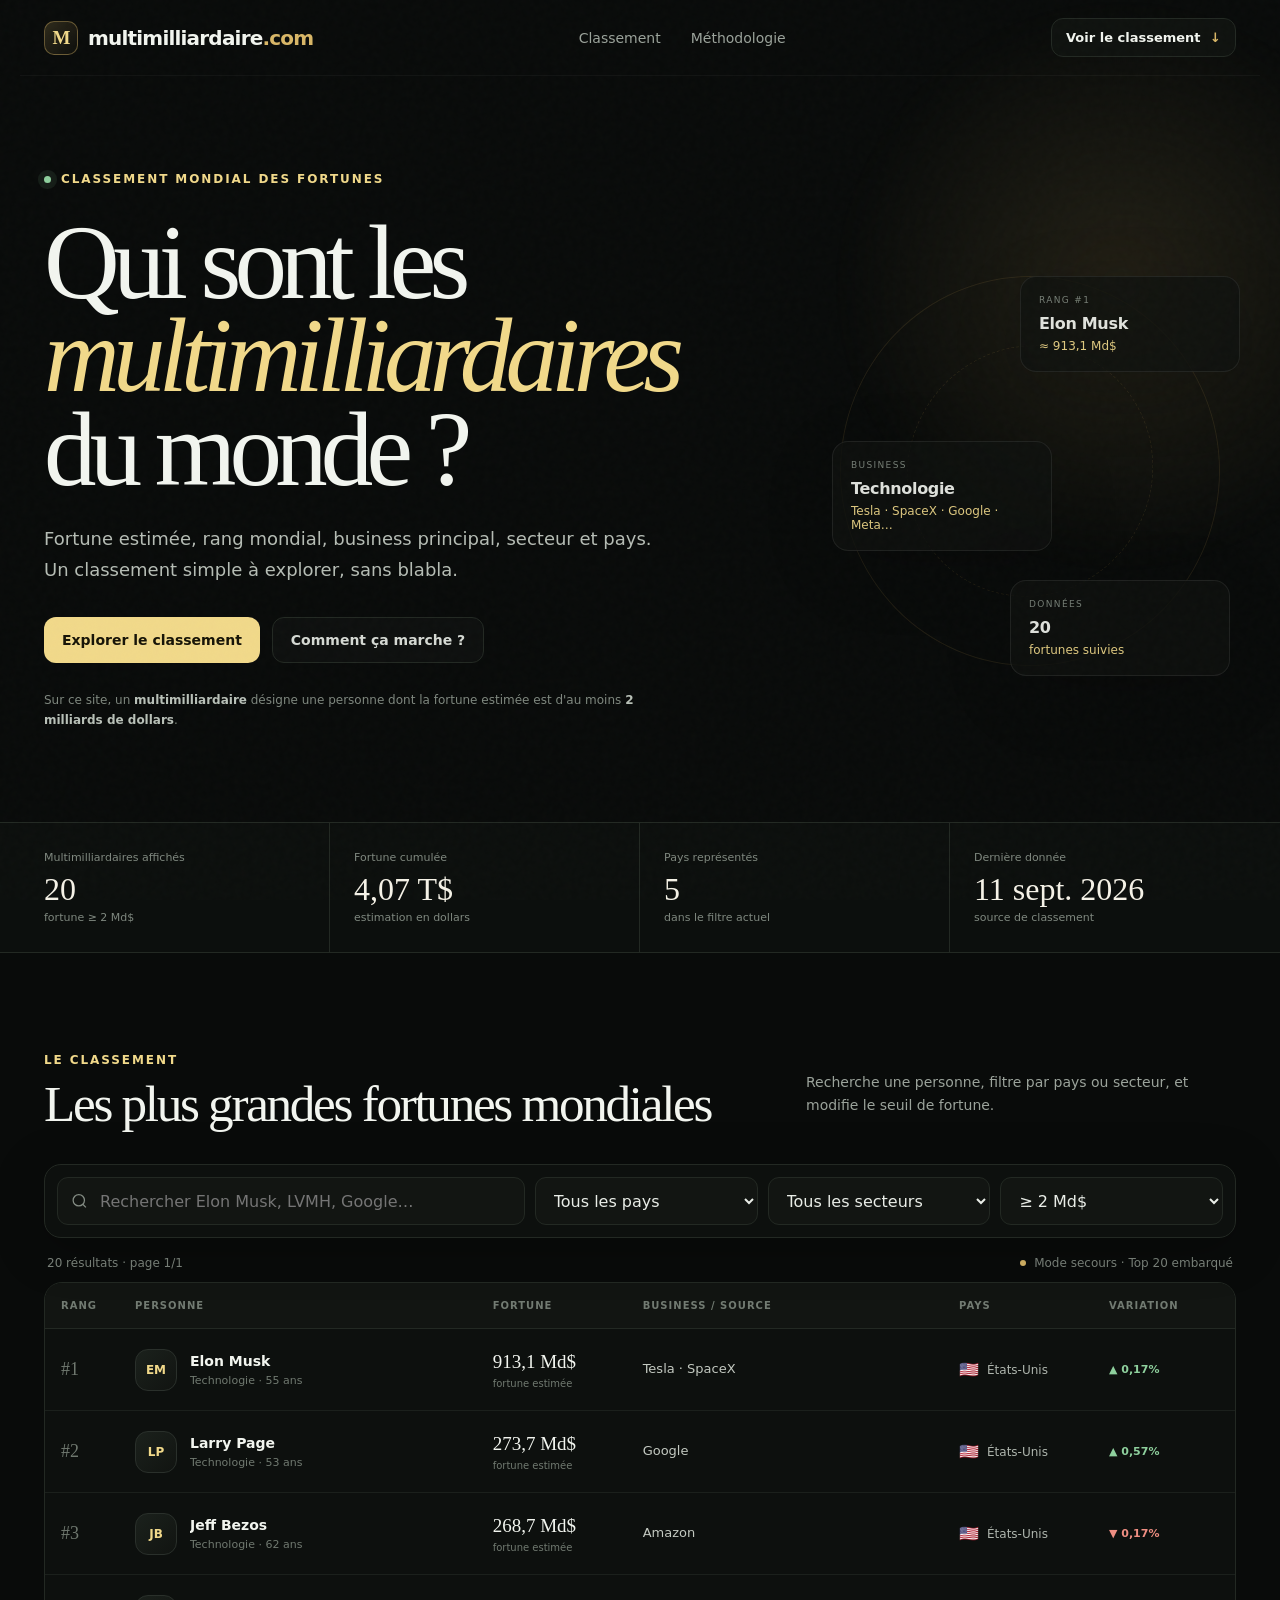
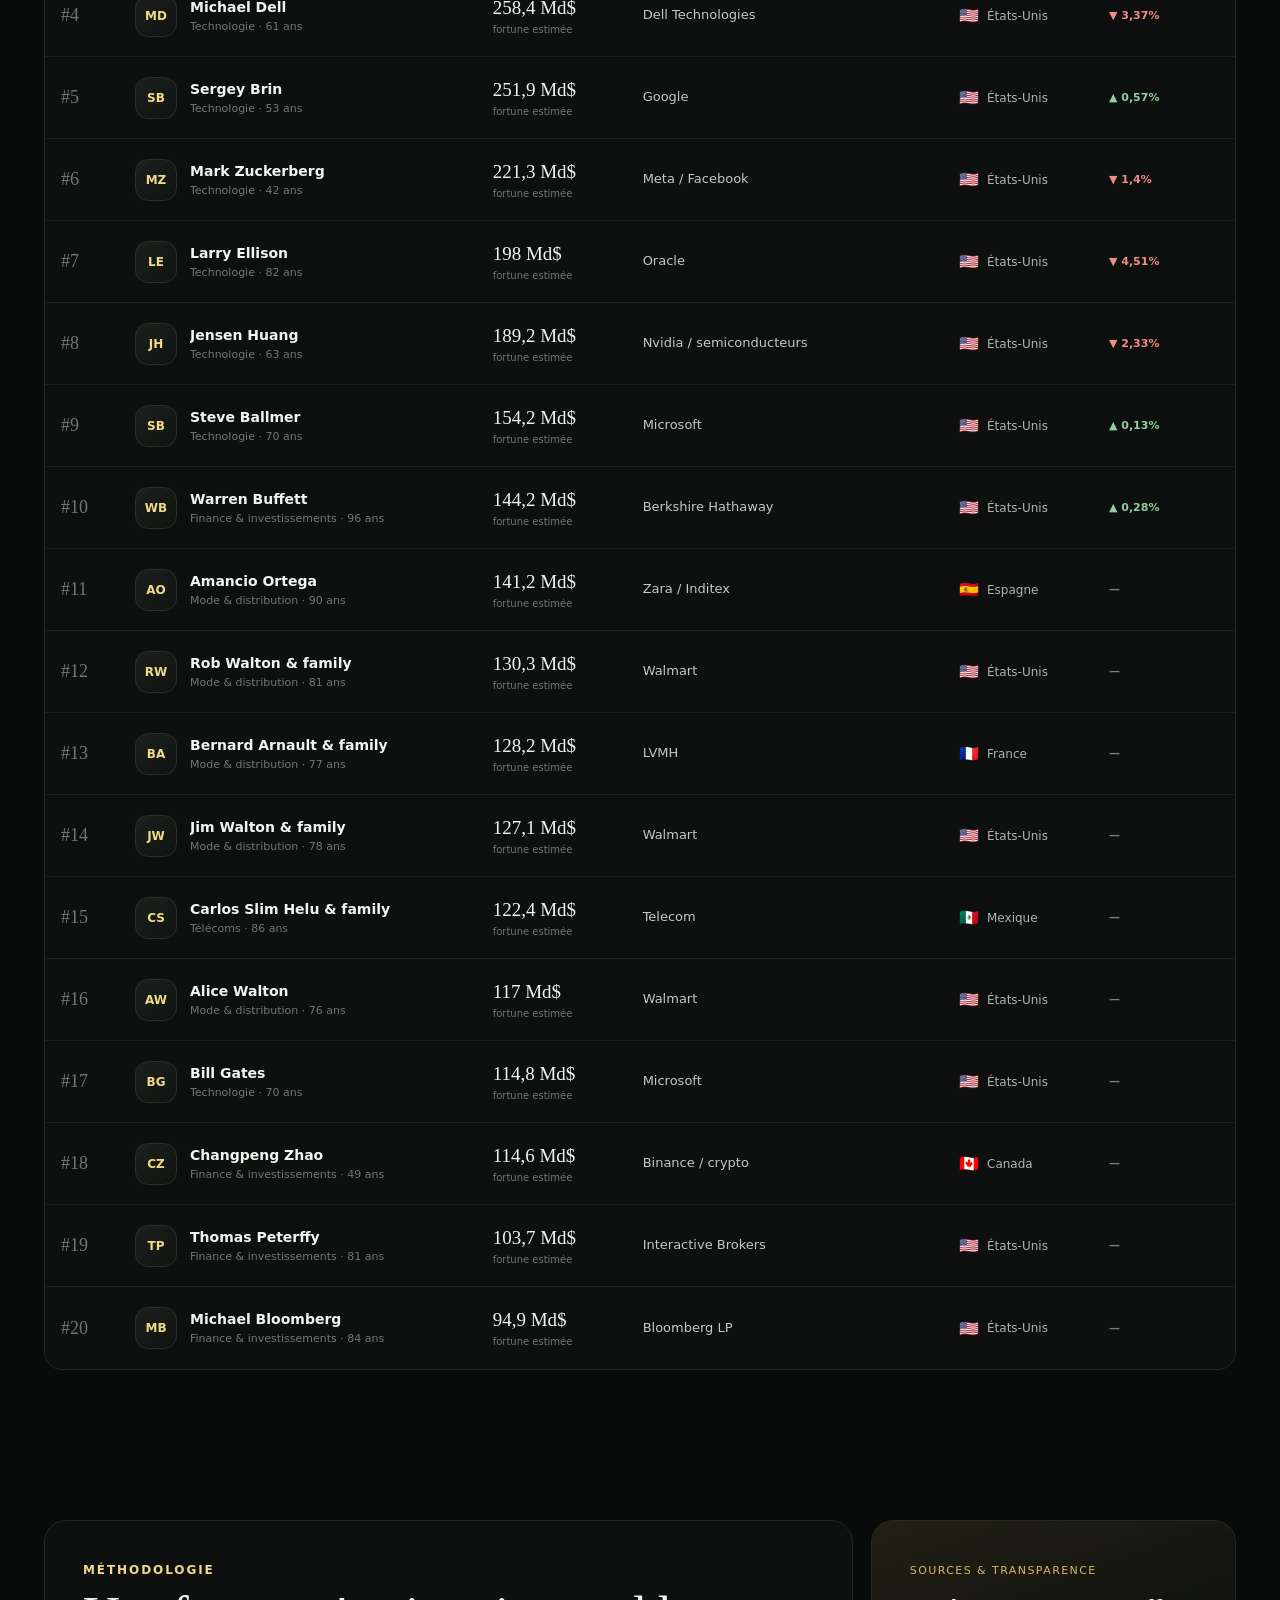
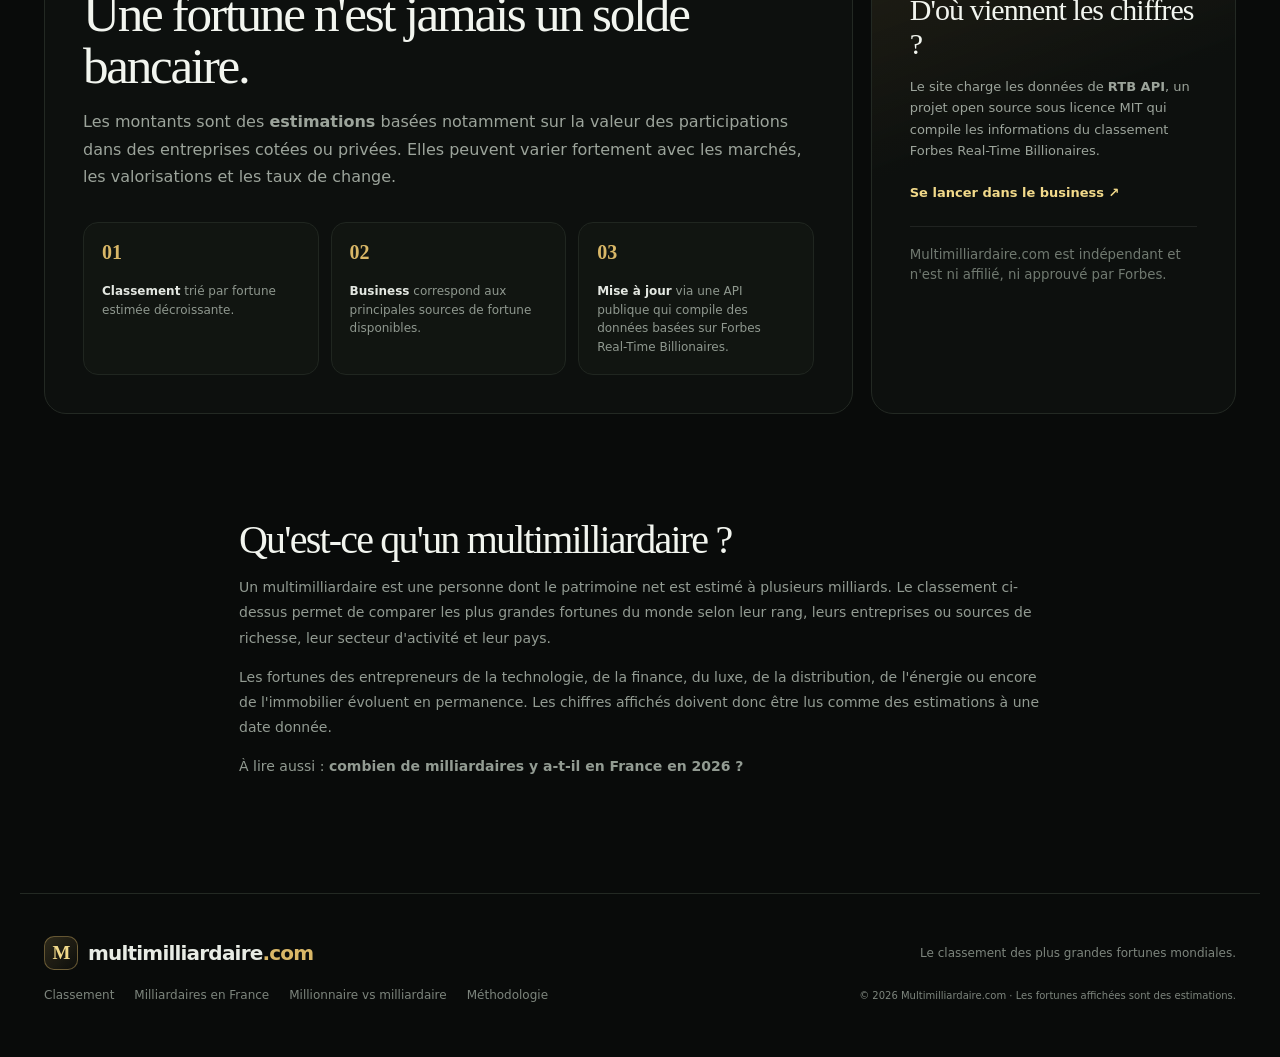
==== index.html @ df16318a "Add files via upload" ====
<!doctype html>
<html lang="fr">
<head>
  <meta charset="utf-8" />
  <meta name="viewport" content="width=device-width,initial-scale=1,viewport-fit=cover" />
  <title>Multimilliardaire.com — Classement des plus grandes fortunes du monde</title>
  <meta name="description" content="Classement des multimilliardaires du monde : fortune estimée, rang, business, secteur, pays et évolution. Données mises à jour depuis une source publique basée sur Forbes Real-Time Billionaires." />
  <meta name="robots" content="index,follow,max-image-preview:large" />
  <link rel="canonical" href="https://multimilliardaire.com/" />
  <meta name="theme-color" content="#090b0a" />
  <meta property="og:type" content="website" />
  <meta property="og:locale" content="fr_FR" />
  <meta property="og:title" content="Multimilliardaire.com — Qui sont les plus riches du monde ?" />
  <meta property="og:description" content="Explore le classement mondial des multimilliardaires : fortune, rang, business, pays et secteur." />
  <meta property="og:url" content="https://multimilliardaire.com/" />
  <meta property="og:image" content="https://multimilliardaire.com/og-image.png" />
  <meta name="twitter:card" content="summary_large_image" />
  <meta name="twitter:title" content="Multimilliardaire.com — Classement mondial" />
  <meta name="twitter:description" content="Fortune, rang, business et pays des plus grandes fortunes mondiales." />
  <meta name="twitter:image" content="https://multimilliardaire.com/og-image.png" />
  <link rel="icon" href="/favicon.svg" type="image/svg+xml" />
  <link rel="manifest" href="/site.webmanifest" />
  <link rel="stylesheet" href="/style.css" />
  <script type="application/ld+json">
  {
    "@context":"https://schema.org",
    "@type":"WebSite",
    "name":"Multimilliardaire.com",
    "url":"https://multimilliardaire.com/",
    "description":"Classement des plus grandes fortunes mondiales : rang, fortune, business, secteur et pays.",
    "inLanguage":"fr-FR"
  }
  </script>
</head>
<body>
  <div class="noise" aria-hidden="true"></div>
  <header class="site-header">
    <a class="brand" href="/" aria-label="Multimilliardaire.com — Accueil">
      <span class="brand-mark">M</span>
      <span>multimilliardaire<span class="brand-dot">.com</span></span>
    </a>
    <nav class="desktop-nav" aria-label="Navigation principale">
      <a href="#classement">Classement</a>
      <a href="#methodologie">Méthodologie</a>
    </nav>
    <a class="header-cta" href="#classement">Voir le classement <span>↓</span></a>
  </header>

  <main>
    <section class="hero">
      <div class="hero-kicker"><span class="pulse"></span> Classement mondial des fortunes</div>
      <h1>Qui sont les<br><span>multimilliardaires</span><br>du monde ?</h1>
      <p class="hero-copy">Fortune estimée, rang mondial, business principal, secteur et pays. Un classement simple à explorer, sans blabla.</p>
      <div class="hero-actions">
        <a class="button primary" href="#classement">Explorer le classement</a>
        <a class="button ghost" href="#methodologie">Comment ça marche ?</a>
      </div>
      <p class="definition">Sur ce site, un <strong>multimilliardaire</strong> désigne une personne dont la fortune estimée est d'au moins <strong>2 milliards de dollars</strong>.</p>

      <div class="hero-orbit" aria-hidden="true">
        <div class="orbit-line orbit-1"></div>
        <div class="orbit-line orbit-2"></div>
        <div class="money-card mc-1"><small>RANG #1</small><strong id="heroTopName">Elon Musk</strong><span id="heroTopWorth">≈ 892 Md$</span></div>
        <div class="money-card mc-2"><small>BUSINESS</small><strong>Technologie</strong><span>Tesla · SpaceX · Google · Meta…</span></div>
        <div class="money-card mc-3"><small>DONNÉES</small><strong id="heroCount">3 000+</strong><span>fortunes suivies</span></div>
      </div>
    </section>

    <section class="stats-wrap" aria-label="Statistiques du classement">
      <div class="stats-grid">
        <article><span>Multimilliardaires affichés</span><strong id="statCount">—</strong><small>fortune ≥ 2 Md$</small></article>
        <article><span>Fortune cumulée</span><strong id="statTotal">—</strong><small>estimation en dollars</small></article>
        <article><span>Pays représentés</span><strong id="statCountries">—</strong><small>dans le filtre actuel</small></article>
        <article><span>Dernière donnée</span><strong id="statDate">—</strong><small>source de classement</small></article>
      </div>
    </section>

    <section class="ranking" id="classement">
      <div class="section-heading">
        <div>
          <span class="eyebrow">LE CLASSEMENT</span>
          <h2>Les plus grandes fortunes mondiales</h2>
        </div>
        <p>Recherche une personne, filtre par pays ou secteur, et modifie le seuil de fortune.</p>
      </div>

      <div class="toolbar" role="search">
        <label class="search-field">
          <span class="sr-only">Rechercher une personne ou un business</span>
          <svg viewBox="0 0 24 24" aria-hidden="true"><path d="m21 21-4.35-4.35m2.35-5.65a8 8 0 1 1-16 0 8 8 0 0 1 16 0Z"/></svg>
          <input id="searchInput" type="search" autocomplete="off" placeholder="Rechercher Elon Musk, LVMH, Google…" />
        </label>
        <label><span class="sr-only">Pays</span><select id="countryFilter"><option value="all">Tous les pays</option></select></label>
        <label><span class="sr-only">Secteur</span><select id="industryFilter"><option value="all">Tous les secteurs</option></select></label>
        <label><span class="sr-only">Fortune minimale</span><select id="worthFilter">
          <option value="2" selected>≥ 2 Md$</option>
          <option value="1">≥ 1 Md$</option>
          <option value="5">≥ 5 Md$</option>
          <option value="10">≥ 10 Md$</option>
          <option value="50">≥ 50 Md$</option>
          <option value="100">≥ 100 Md$</option>
        </select></label>
      </div>

      <div class="ranking-meta">
        <span id="resultCount">Chargement du classement…</span>
        <span id="dataStatus" class="status"><i></i> Connexion à la source…</span>
      </div>

      <div class="table-shell">
        <div class="table-head" aria-hidden="true">
          <span>Rang</span><span>Personne</span><span>Fortune</span><span>Business / source</span><span>Pays</span><span>Variation</span>
        </div>
        <div id="rankingRows" class="ranking-rows" aria-live="polite">
          <div class="loading-row"><div class="spinner"></div><span>Chargement des fortunes…</span></div>
        </div>
      </div>

      <div class="pagination" id="pagination" aria-label="Pagination"></div>
    </section>

    <section class="method" id="methodologie">
      <div class="method-card">
        <span class="eyebrow">MÉTHODOLOGIE</span>
        <h2>Une fortune n'est jamais un solde bancaire.</h2>
        <p>Les montants sont des <strong>estimations</strong> basées notamment sur la valeur des participations dans des entreprises cotées ou privées. Elles peuvent varier fortement avec les marchés, les valorisations et les taux de change.</p>
        <div class="method-points">
          <div><b>01</b><span><strong>Classement</strong> trié par fortune estimée décroissante.</span></div>
          <div><b>02</b><span><strong>Business</strong> correspond aux principales sources de fortune disponibles.</span></div>
          <div><b>03</b><span><strong>Mise à jour</strong> via une API publique qui compile des données basées sur Forbes Real-Time Billionaires.</span></div>
        </div>
      </div>
      <aside class="source-card">
        <span>Sources & transparence</span>
        <h3>D'où viennent les chiffres ?</h3>
        <p>Le site charge les données de <strong>RTB API</strong>, un projet open source sous licence MIT qui compile les informations du classement Forbes Real-Time Billionaires.</p>
        <a href="https://ecomstrike.com/" target="_blank" rel="noopener noreferrer">Se lancer dans le business ↗</a>
        <small>Multimilliardaire.com est indépendant et n'est ni affilié, ni approuvé par Forbes.</small>
      </aside>
    </section>

    <section class="seo-copy">
      <h2>Qu'est-ce qu'un multimilliardaire ?</h2>
      <p>Un multimilliardaire est une personne dont le patrimoine net est estimé à plusieurs milliards. Le classement ci-dessus permet de comparer les plus grandes fortunes du monde selon leur rang, leurs entreprises ou sources de richesse, leur secteur d'activité et leur pays.</p>
      <p>Les fortunes des entrepreneurs de la technologie, de la finance, du luxe, de la distribution, de l'énergie ou encore de l'immobilier évoluent en permanence. Les chiffres affichés doivent donc être lus comme des estimations à une date donnée.</p>
      <p>À lire aussi : <a href="/combien-de-milliardaires-en-france/"><strong>combien de milliardaires y a-t-il en France en 2026 ?</strong></a></p>
    </section>
  </main>

  <footer>
    <a class="brand footer-brand" href="/"><span class="brand-mark">M</span><span>multimilliardaire<span class="brand-dot">.com</span></span></a>
    <p>Le classement des plus grandes fortunes mondiales.</p>
    <div><a href="#classement">Classement</a><a href="/combien-de-milliardaires-en-france/">Milliardaires en France</a><a href="/difference-millionnaire-milliardaire/">Millionnaire vs milliardaire</a><a href="#methodologie">Méthodologie</a></div>
    <small>© <span id="year"></span> Multimilliardaire.com · Les fortunes affichées sont des estimations.</small>
  </footer>

  <script src="/script.js" defer></script>
</body>
</html>
---- style.css ----
:root{
  --bg:#090b0a;--panel:#101311;--panel-2:#151916;--text:#f2f5ef;--muted:#9ba39b;--line:#232923;
  --gold:#d9b767;--gold-2:#f1d98a;--green:#8ed09d;--red:#ef8e82;--max:1240px;
}
*{box-sizing:border-box}html{scroll-behavior:smooth}body{margin:0;background:var(--bg);color:var(--text);font-family:Inter,ui-sans-serif,system-ui,-apple-system,BlinkMacSystemFont,"Segoe UI",sans-serif;-webkit-font-smoothing:antialiased;overflow-x:hidden}
a{color:inherit;text-decoration:none}button,input,select{font:inherit}.sr-only{position:absolute;width:1px;height:1px;padding:0;margin:-1px;overflow:hidden;clip:rect(0,0,0,0);white-space:nowrap;border:0}.noise{position:fixed;inset:0;pointer-events:none;opacity:.025;z-index:50;background-image:url("data:image/svg+xml,%3Csvg viewBox='0 0 160 160' xmlns='http://www.w3.org/2000/svg'%3E%3Cfilter id='n'%3E%3CfeTurbulence type='fractalNoise' baseFrequency='.9' numOctaves='4' stitchTiles='stitch'/%3E%3C/filter%3E%3Crect width='100%25' height='100%25' filter='url(%23n)' opacity='.8'/%3E%3C/svg%3E")}.site-header{height:76px;display:flex;align-items:center;justify-content:space-between;max-width:var(--max);margin:auto;padding:0 24px;position:relative;z-index:10;border-bottom:1px solid rgba(255,255,255,.04)}.brand{display:flex;align-items:center;gap:10px;font-weight:800;letter-spacing:-.04em;font-size:20px}.brand-mark{display:grid;place-items:center;width:34px;height:34px;border:1px solid rgba(217,183,103,.4);border-radius:10px;background:linear-gradient(135deg,rgba(217,183,103,.18),rgba(217,183,103,.02));color:var(--gold-2);font-family:Georgia,serif;font-size:19px}.brand-dot{color:var(--gold)}.desktop-nav{display:flex;gap:30px;color:var(--muted);font-size:14px}.desktop-nav a:hover{color:#fff}.header-cta{font-size:13px;font-weight:700;padding:11px 14px;border:1px solid var(--line);border-radius:12px;background:#0f120f}.header-cta span{color:var(--gold);margin-left:5px}.hero{min-height:720px;max-width:var(--max);margin:auto;padding:96px 24px 80px;position:relative}.hero:before{content:"";position:absolute;width:600px;height:600px;right:-160px;top:-90px;background:radial-gradient(circle,rgba(217,183,103,.12),transparent 67%);filter:blur(12px);pointer-events:none}.hero-kicker,.eyebrow{font-size:12px;font-weight:800;letter-spacing:.16em;text-transform:uppercase;color:var(--gold-2)}.hero-kicker{display:flex;align-items:center;gap:10px}.pulse{width:7px;height:7px;border-radius:50%;background:var(--green);box-shadow:0 0 0 6px rgba(142,208,157,.09)}.hero h1{font-family:Georgia,"Times New Roman",serif;font-weight:500;letter-spacing:-.065em;line-height:.89;font-size:clamp(62px,8.2vw,118px);margin:30px 0 28px;max-width:900px}.hero h1 span{color:var(--gold-2);font-style:italic}.hero-copy{font-size:18px;line-height:1.7;color:#b6bdb5;max-width:630px}.hero-actions{display:flex;gap:12px;margin-top:32px}.button{display:inline-flex;align-items:center;justify-content:center;padding:14px 18px;border-radius:12px;font-weight:800;font-size:14px}.button.primary{background:var(--gold-2);color:#171407}.button.primary:hover{background:#ffe7a0}.button.ghost{border:1px solid var(--line);background:rgba(255,255,255,.02);color:#d5d9d3}.definition{margin-top:28px;color:#7f887f;font-size:12px;max-width:620px;line-height:1.6}.definition strong{color:#b9c1b8}.hero-orbit{position:absolute;right:20px;top:180px;width:420px;height:430px;pointer-events:none;opacity:.92}.orbit-line{position:absolute;border:1px solid rgba(217,183,103,.12);border-radius:50%;inset:20px}.orbit-2{inset:88px;border-style:dashed;transform:rotate(30deg)}.money-card{position:absolute;width:220px;padding:18px;border-radius:16px;border:1px solid rgba(255,255,255,.08);background:rgba(16,19,17,.82);backdrop-filter:blur(12px);box-shadow:0 18px 80px rgba(0,0,0,.2)}.money-card small{display:block;font-size:9px;letter-spacing:.15em;color:#7f887f;margin-bottom:9px}.money-card strong{display:block;font-size:16px;letter-spacing:-.02em}.money-card span{display:block;margin-top:6px;font-size:12px;color:var(--gold-2)}.mc-1{right:0;top:20px}.mc-2{left:12px;top:185px}.mc-3{right:10px;bottom:10px}.stats-wrap{border-top:1px solid var(--line);border-bottom:1px solid var(--line);background:#0c0f0d}.stats-grid{max-width:var(--max);margin:auto;display:grid;grid-template-columns:repeat(4,1fr)}.stats-grid article{padding:28px 24px;border-right:1px solid var(--line)}.stats-grid article:last-child{border-right:0}.stats-grid span,.stats-grid small{display:block;color:#7f887f;font-size:11px}.stats-grid strong{display:block;font-family:Georgia,serif;font-weight:500;font-size:32px;margin:7px 0 3px;color:#f5f2e7}.ranking{max-width:var(--max);margin:auto;padding:96px 24px}.section-heading{display:flex;justify-content:space-between;align-items:end;gap:40px;margin-bottom:34px}.section-heading h2,.method h2,.seo-copy h2{font-family:Georgia,serif;font-size:clamp(36px,4vw,55px);letter-spacing:-.045em;line-height:1.02;margin:10px 0 0;font-weight:500}.section-heading p{max-width:430px;color:var(--muted);line-height:1.6;font-size:14px}.toolbar{display:grid;grid-template-columns:2.1fr repeat(3,1fr);gap:10px;padding:12px;border:1px solid var(--line);border-radius:17px;background:#0d100e;position:sticky;top:10px;z-index:7;box-shadow:0 10px 50px rgba(0,0,0,.26)}.search-field{position:relative}.search-field svg{position:absolute;left:14px;top:50%;transform:translateY(-50%);width:17px;fill:none;stroke:#838b83;stroke-width:1.8}.toolbar input,.toolbar select{width:100%;height:48px;border:1px solid var(--line);background:#121512;color:#e9ede7;border-radius:11px;outline:none;padding:0 14px}.toolbar input{padding-left:42px}.toolbar input:focus,.toolbar select:focus{border-color:rgba(217,183,103,.55);box-shadow:0 0 0 3px rgba(217,183,103,.06)}.ranking-meta{display:flex;justify-content:space-between;align-items:center;margin:18px 3px 12px;color:#7e867e;font-size:12px}.status{display:flex;gap:8px;align-items:center}.status i{width:6px;height:6px;border-radius:50%;background:#919991}.status.ok i{background:var(--green);box-shadow:0 0 0 4px rgba(142,208,157,.08)}.status.warn i{background:var(--gold)}.table-shell{border:1px solid var(--line);border-radius:18px;overflow:hidden;background:#0d100e}.table-head,.rank-row{display:grid;grid-template-columns:74px minmax(210px,1.3fr) 150px minmax(200px,1.15fr) 150px 110px;align-items:center}.table-head{height:46px;padding:0 16px;background:#121512;border-bottom:1px solid var(--line);color:#727b72;font-size:10px;font-weight:800;text-transform:uppercase;letter-spacing:.1em}.rank-row{min-height:82px;padding:10px 16px;border-bottom:1px solid #1b201c;transition:background .16s ease}.rank-row:last-child{border-bottom:0}.rank-row:hover{background:#111511}.rank-num{font-family:Georgia,serif;font-size:18px;color:#6f786f}.person{display:flex;align-items:center;gap:13px;min-width:0}.avatar{width:42px;height:42px;border-radius:13px;background:linear-gradient(135deg,#1b211c,#111411);display:grid;place-items:center;border:1px solid #2a302b;color:var(--gold-2);font-size:12px;font-weight:900;flex:0 0 auto}.person-text{min-width:0}.person-name{font-weight:800;font-size:14px;white-space:nowrap;overflow:hidden;text-overflow:ellipsis}.person-sub{font-size:11px;color:#707970;margin-top:5px}.worth strong{font-family:Georgia,serif;font-size:19px;font-weight:500}.worth small{display:block;color:#707970;font-size:10px;margin-top:5px}.business{font-size:13px;line-height:1.4;color:#c3c9c1}.country{font-size:12px;color:#aeb5ad;display:flex;gap:8px;align-items:center}.flag{font-size:16px}.change{font-size:11px;font-weight:800}.change.up{color:var(--green)}.change.down{color:var(--red)}.change.flat{color:#777f77}.loading-row{min-height:220px;display:flex;align-items:center;justify-content:center;gap:12px;color:#858d85;font-size:13px}.spinner{width:18px;height:18px;border-radius:50%;border:2px solid #303730;border-top-color:var(--gold);animation:spin .8s linear infinite}@keyframes spin{to{transform:rotate(360deg)}}.empty{padding:70px 20px;text-align:center;color:#848d84}.pagination{display:flex;gap:7px;justify-content:center;flex-wrap:wrap;margin-top:24px}.pagination button{min-width:38px;height:38px;border:1px solid var(--line);border-radius:10px;background:#0f120f;color:#aab2aa;cursor:pointer}.pagination button:hover,.pagination button.active{border-color:rgba(217,183,103,.5);color:#171407;background:var(--gold-2)}.pagination button:disabled{opacity:.35;cursor:not-allowed}.method{max-width:var(--max);margin:0 auto;padding:30px 24px 96px;display:grid;grid-template-columns:1.55fr .7fr;gap:18px}.method-card,.source-card{border:1px solid var(--line);border-radius:22px;padding:38px;background:#0d100e}.method-card>p{color:#9ca49b;line-height:1.7;max-width:760px}.method-points{display:grid;grid-template-columns:repeat(3,1fr);gap:12px;margin-top:32px}.method-points div{padding:18px;border:1px solid #202620;border-radius:15px;background:#111511}.method-points b{color:var(--gold);font-family:Georgia,serif;font-size:20px}.method-points span{display:block;margin-top:18px;color:#8f988f;font-size:12px;line-height:1.55}.method-points strong{color:#e3e7e1}.source-card{background:linear-gradient(160deg,rgba(217,183,103,.12),#0d100e 42%)}.source-card>span{font-size:11px;text-transform:uppercase;letter-spacing:.13em;color:var(--gold)}.source-card h3{font-family:Georgia,serif;font-weight:500;font-size:30px;letter-spacing:-.03em;margin:15px 0}.source-card p{font-size:13px;color:#9ca49b;line-height:1.65}.source-card a{display:inline-block;margin:10px 0 26px;color:var(--gold-2);font-size:13px;font-weight:800}.source-card small{display:block;padding-top:18px;border-top:1px solid rgba(255,255,255,.08);color:#707970;line-height:1.5}.seo-copy{max-width:850px;margin:0 auto;padding:0 24px 100px}.seo-copy h2{font-size:40px}.seo-copy p{color:#929b92;line-height:1.8;font-size:14px}footer{border-top:1px solid var(--line);max-width:var(--max);margin:auto;padding:40px 24px 55px;display:grid;grid-template-columns:1fr 1fr;gap:16px;align-items:center;color:#7d857d;font-size:12px}.footer-brand{color:#e8ece5}footer p{text-align:right}footer>div{display:flex;gap:20px}footer>small{text-align:right}footer a:hover{color:#fff}
@media(max-width:1000px){.hero-orbit{opacity:.22;right:-100px}.toolbar{grid-template-columns:1fr 1fr}.search-field{grid-column:1/-1}.table-head,.rank-row{grid-template-columns:58px minmax(180px,1.25fr) 130px minmax(180px,1fr) 120px}.table-head span:last-child,.rank-row>.change{display:none}.method{grid-template-columns:1fr}.stats-grid{grid-template-columns:repeat(2,1fr)}.stats-grid article:nth-child(2){border-right:0}.stats-grid article:nth-child(-n+2){border-bottom:1px solid var(--line)}}
@media(max-width:700px){
  .site-header{height:64px;padding:0 16px}
  .brand{font-size:16.5px;gap:9px;white-space:nowrap;min-width:0}
  .brand-mark{width:31px;height:31px;flex:0 0 auto}
  .desktop-nav,.header-cta{display:none}

  .hero{padding:54px 16px 46px;min-height:auto;overflow:hidden}
  .hero-kicker{font-size:10px;letter-spacing:.13em;line-height:1.45}
  .hero h1{font-size:clamp(42px,13vw,60px);line-height:.93;letter-spacing:-.055em;margin:22px 0 22px;max-width:100%}
  .hero h1 span{font-size:.70em;letter-spacing:-.045em;white-space:nowrap}
  .hero-copy{font-size:15px;line-height:1.65;max-width:100%;margin-right:0}
  .hero-actions{flex-direction:column;align-items:stretch;gap:10px;margin-top:26px}
  .button{width:100%;min-height:52px;padding:14px 16px}
  .definition{margin-top:23px;max-width:100%;font-size:12px;line-height:1.65}
  .hero-orbit{display:none}

  .stats-grid{grid-template-columns:repeat(2,minmax(0,1fr))}
  .stats-grid article{padding:20px 16px;min-width:0}
  .stats-grid strong{font-size:25px;line-height:1.1}
  .stats-grid span,.stats-grid small{line-height:1.35}

  .ranking{padding:58px 12px 64px}
  .section-heading{display:block;margin-bottom:24px}
  .section-heading h2{font-size:clamp(34px,10vw,44px);line-height:1.02;text-wrap:balance}
  .section-heading p{margin-top:16px;font-size:13px;line-height:1.6}

  .toolbar{position:static;grid-template-columns:1fr 1fr;gap:8px;padding:8px;border-radius:14px;box-shadow:none}
  .toolbar label{min-width:0}
  .search-field{grid-column:1/-1}
  .toolbar label:nth-child(4){grid-column:1/-1}
  .toolbar input,.toolbar select{height:46px;border-radius:10px;font-size:13px;min-width:0}
  .toolbar input{padding-left:40px}

  .ranking-meta{align-items:flex-start;gap:7px;flex-direction:column;margin:15px 2px 12px;line-height:1.4}
  .table-shell{border:0;border-radius:0;overflow:visible;background:transparent}
  .table-head{display:none}
  .ranking-rows{display:block}
  .rank-row{
    position:relative;
    display:grid;
    grid-template-columns:44px minmax(0,1fr) minmax(88px,auto);
    grid-template-areas:"rank person worth" ". business business" ". country change";
    column-gap:10px;
    row-gap:10px;
    min-height:0;
    margin-bottom:10px;
    padding:14px;
    border:1px solid var(--line);
    border-radius:16px;
    background:#0d100e;
  }
  .rank-row:last-child{border-bottom:1px solid var(--line);margin-bottom:0}
  .rank-row:hover{background:#0f130f}
  .rank-num{grid-area:rank;width:40px;height:40px;display:grid;place-items:center;align-self:start;border:1px solid #2a302b;border-radius:12px;background:#121612;color:var(--gold-2);font-size:15px}
  .person{grid-area:person;min-width:0;gap:10px}
  .avatar{width:38px;height:38px;border-radius:11px;font-size:11px}
  .person-name{font-size:13px;line-height:1.25;white-space:nowrap;overflow:hidden;text-overflow:ellipsis}
  .person-sub{font-size:10px;line-height:1.35;margin-top:4px;white-space:nowrap;overflow:hidden;text-overflow:ellipsis}
  .worth{grid-area:worth;text-align:right;align-self:center;min-width:88px}
  .worth strong{font-size:17px;white-space:nowrap}
  .worth small{font-size:9px;margin-top:3px}
  .rank-row>.business{display:block!important;grid-area:business;padding:10px 11px;border:1px solid #202620;border-radius:10px;background:#111511;font-size:12px;line-height:1.45;color:#c9cec8;min-width:0;overflow-wrap:anywhere}
  .business:before{content:"Business / source";display:block;margin-bottom:4px;color:#697269;font-size:9px;font-weight:800;letter-spacing:.09em;text-transform:uppercase}
  .rank-row>.country{display:flex!important;grid-area:country;font-size:11px;gap:6px;min-width:0}
  .country span:last-child{white-space:nowrap;overflow:hidden;text-overflow:ellipsis}
  .flag{font-size:15px}
  .rank-row>.change{display:flex!important;grid-area:change;justify-self:end;align-items:center;font-size:10px;padding:6px 8px;border:1px solid #202620;border-radius:999px;background:#111511;white-space:nowrap}

  .loading-row{min-height:180px;border:1px solid var(--line);border-radius:16px;background:#0d100e}
  .empty{padding:45px 18px;border:1px solid var(--line);border-radius:16px;background:#0d100e}
  .pagination{gap:6px;margin-top:20px}
  .pagination button{min-width:36px;height:36px;border-radius:9px;font-size:12px}

  .method{padding:10px 12px 64px}
  .method-card,.source-card{padding:24px 18px;border-radius:18px}
  .method h2{font-size:clamp(33px,10vw,43px)}
  .method-points{grid-template-columns:1fr;gap:9px;margin-top:24px}
  .method-points div{padding:16px}
  .source-card h3{font-size:27px}

  .seo-copy{padding:0 16px 64px}
  .seo-copy h2{font-size:32px;line-height:1.08}
  .seo-copy p{font-size:13px;line-height:1.7}

  footer{grid-template-columns:1fr;padding:32px 16px 42px;gap:14px}
  footer p,footer>small{text-align:left}
  footer>div{flex-wrap:wrap;gap:14px 18px}
}

@media(max-width:390px){
  .site-header{padding:0 13px}
  .brand{font-size:15.5px}
  .brand-mark{width:29px;height:29px}
  .hero{padding-left:13px;padding-right:13px}
  .hero h1{font-size:clamp(40px,12.8vw,50px)}
  .hero h1 span{font-size:.68em}
  .ranking{padding-left:10px;padding-right:10px}
  .toolbar{grid-template-columns:1fr}
  .search-field,.toolbar label:nth-child(4){grid-column:auto}
  .rank-row{grid-template-columns:40px minmax(0,1fr) minmax(82px,auto);padding:12px;column-gap:8px}
  .rank-num{width:36px;height:36px;font-size:14px}
  .avatar{width:35px;height:35px}
  .person{gap:8px}
  .person-name{font-size:12.5px}
  .worth strong{font-size:16px}
}
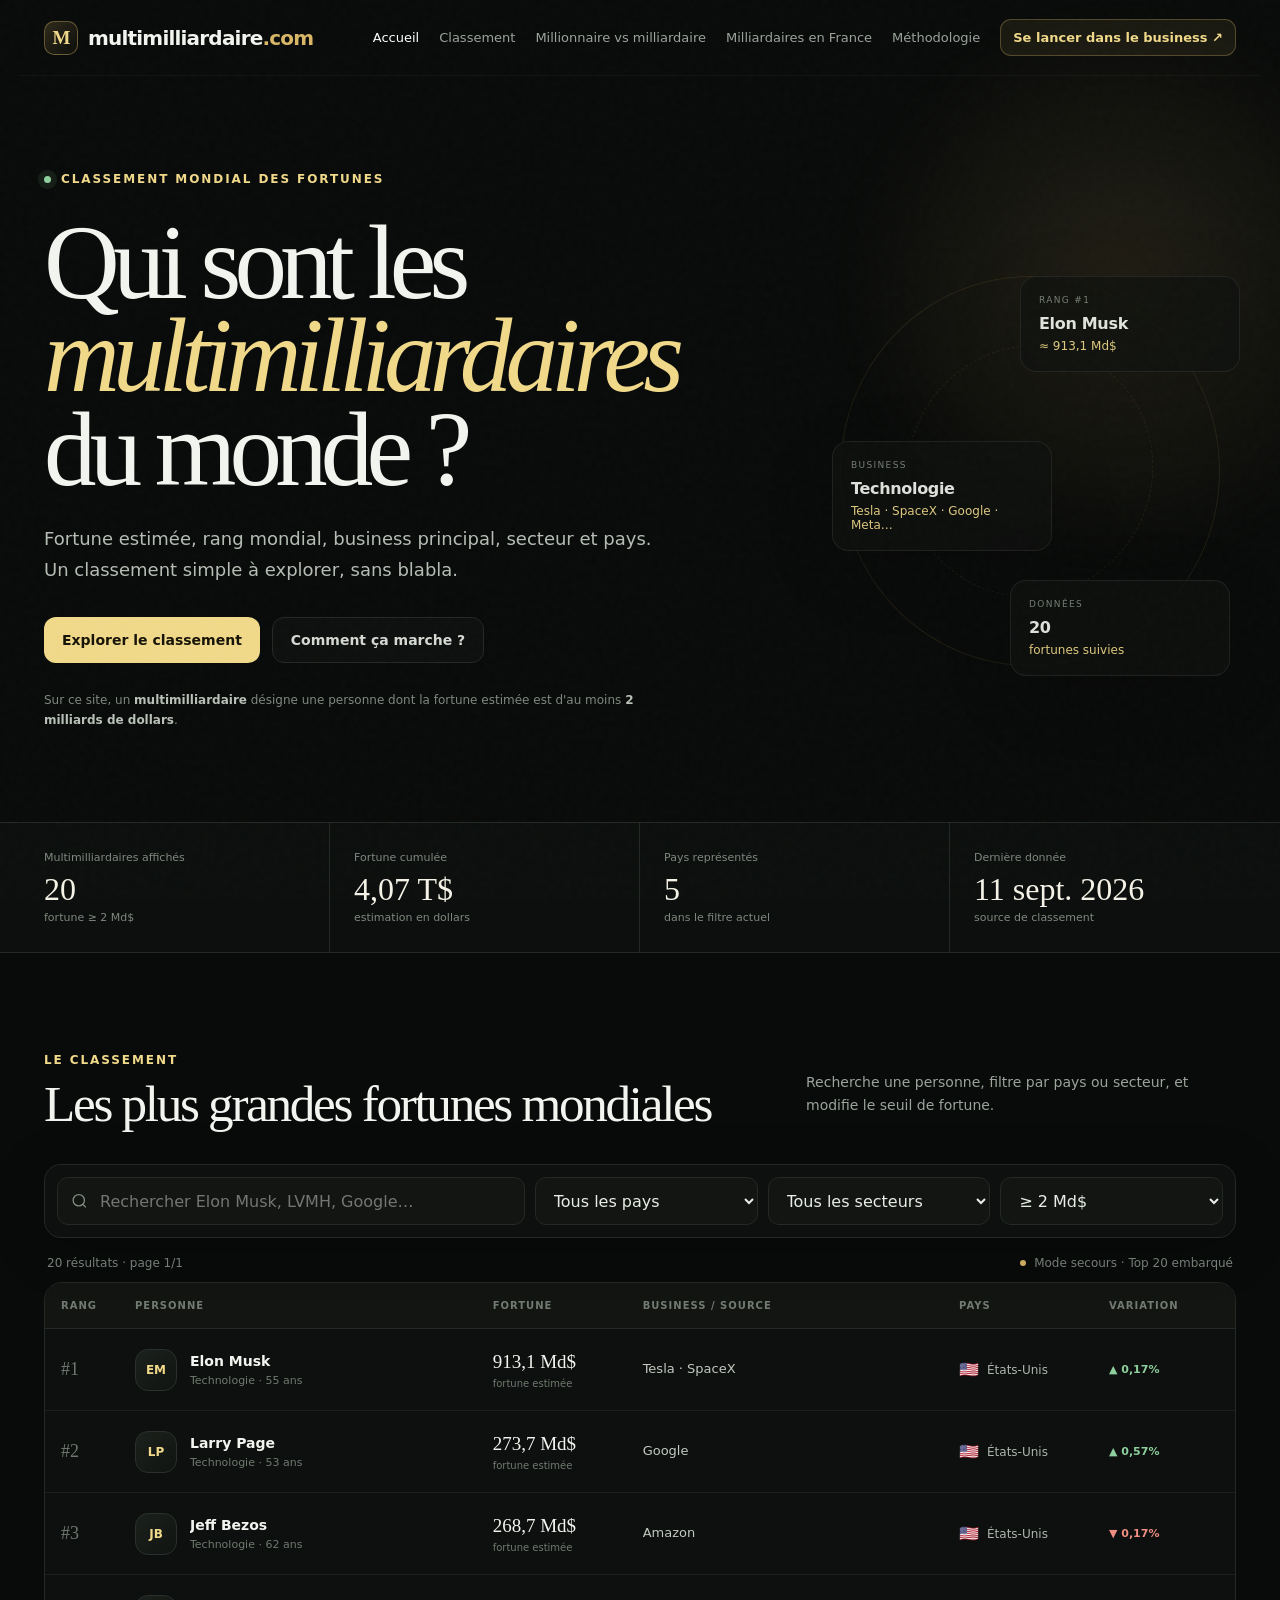
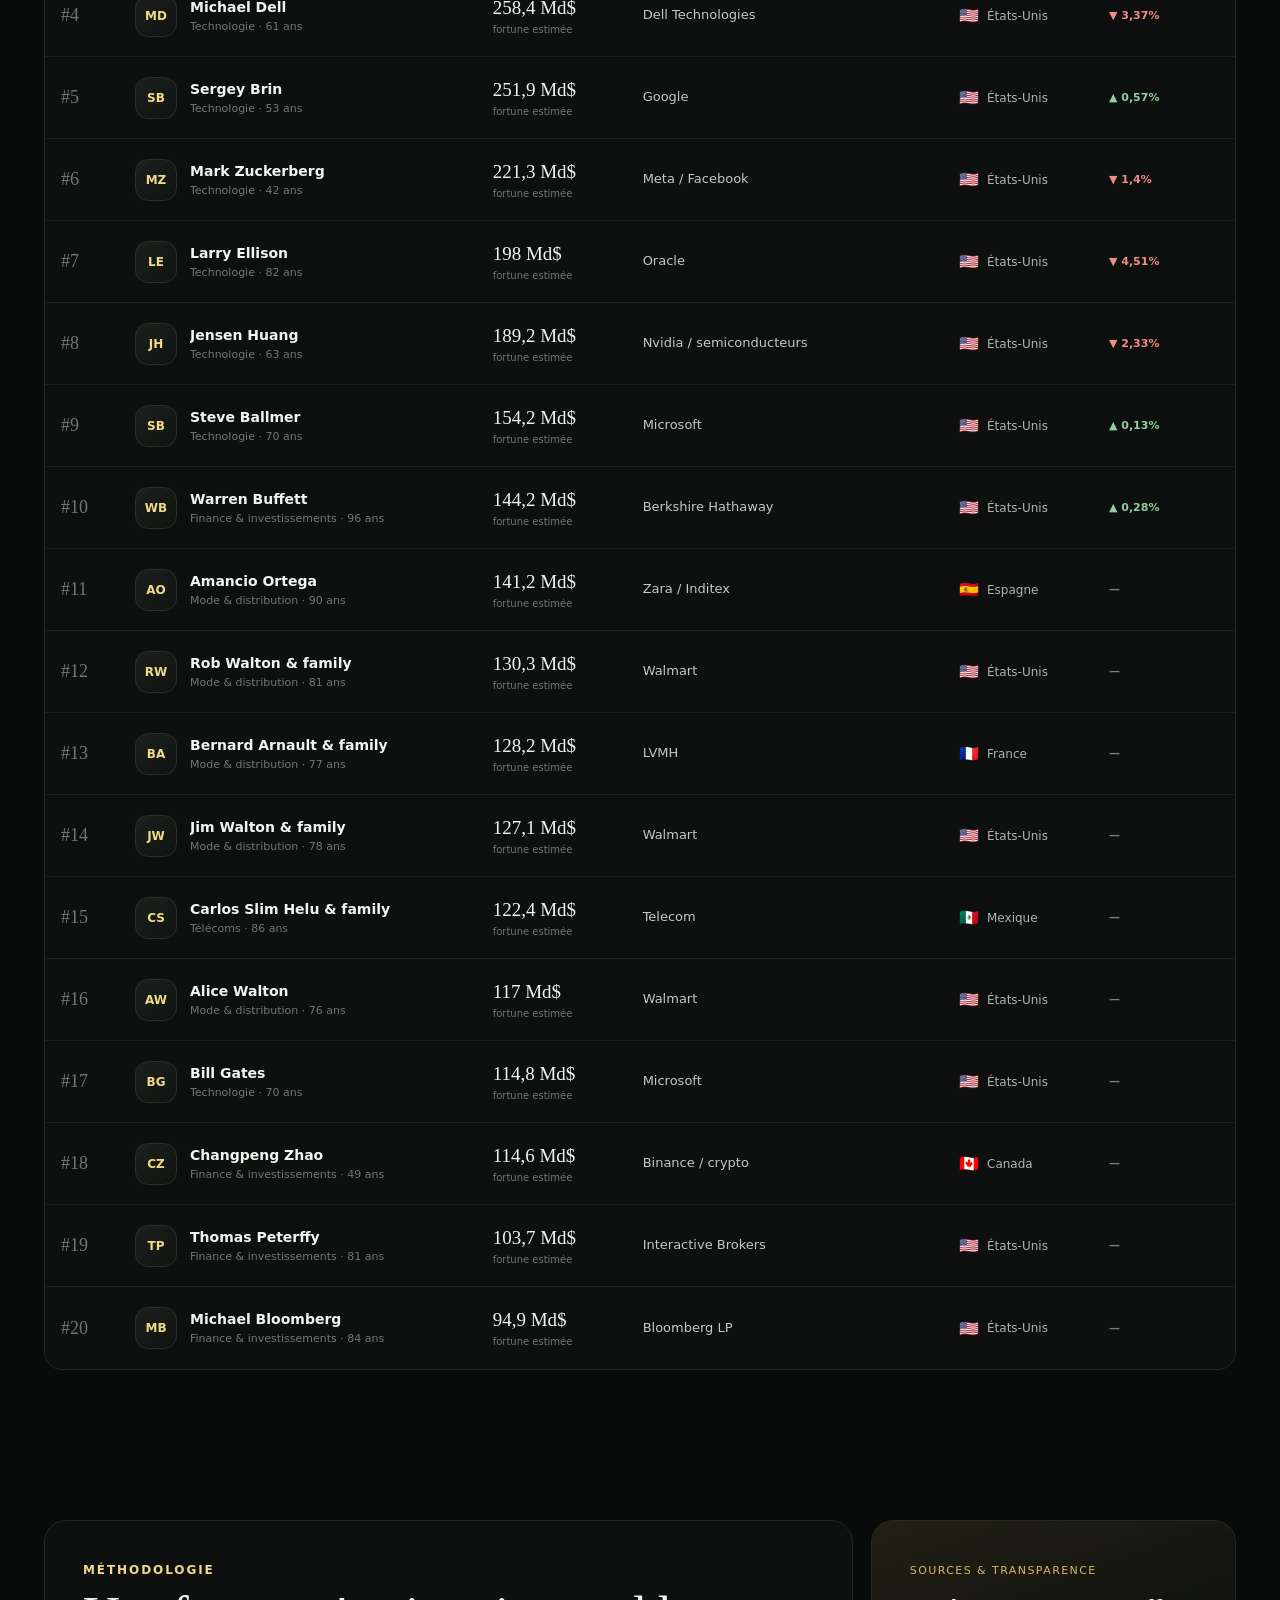
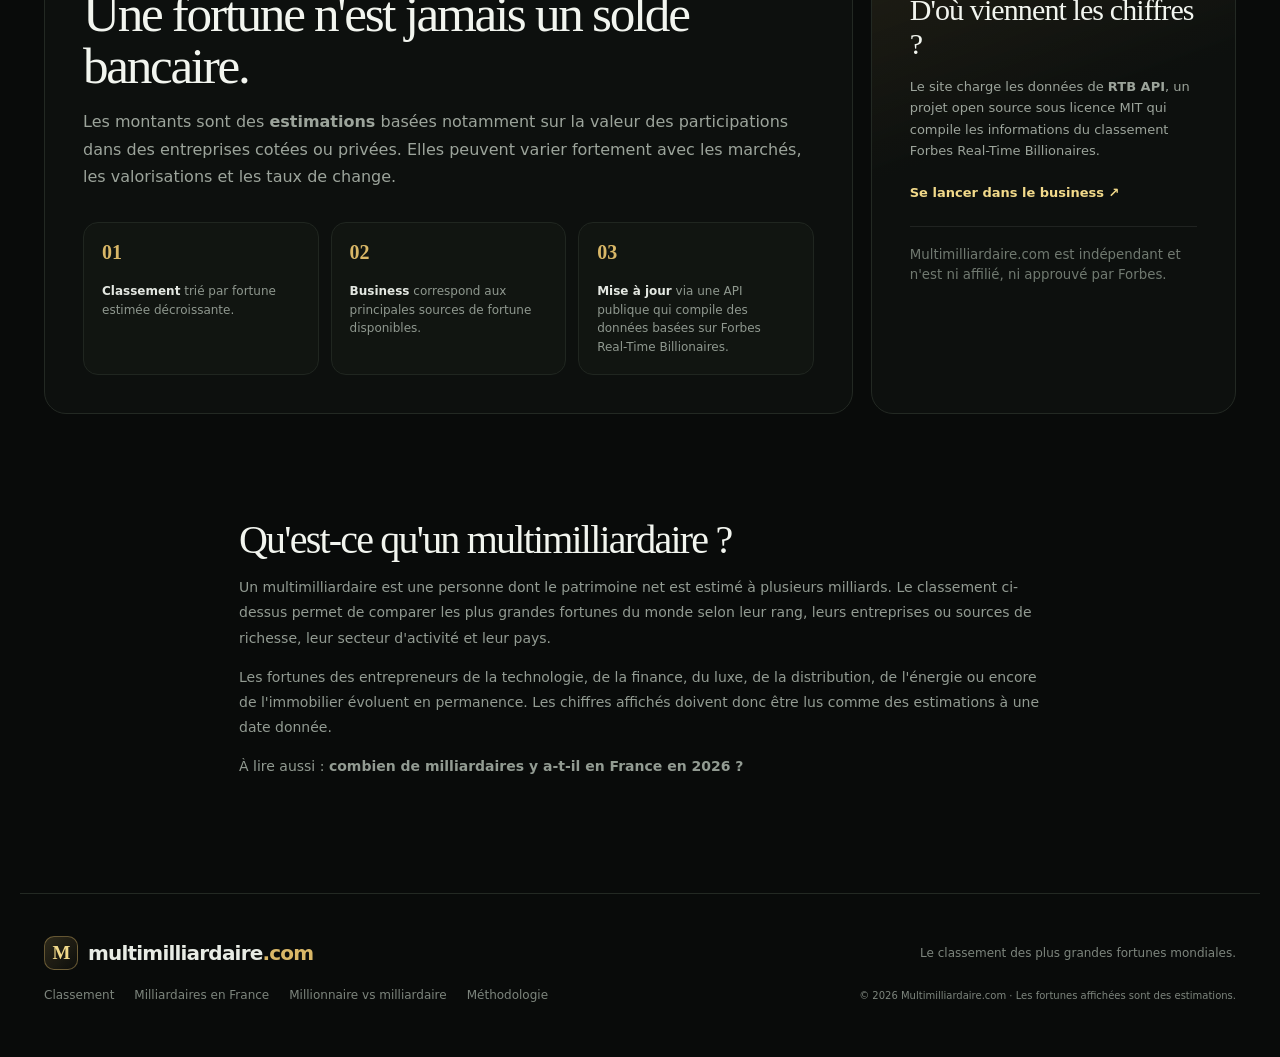
==== commit d05bb8dc: "Add files via upload" ====
--- a/index.html
+++ b/index.html
@@ -40,10 +40,13 @@
       <span>multimilliardaire<span class="brand-dot">.com</span></span>
     </a>
     <nav class="desktop-nav" aria-label="Navigation principale">
-      <a href="#classement">Classement</a>
-      <a href="#methodologie">Méthodologie</a>
+      <a href="/" aria-current="page">Accueil</a>
+      <a href="/#classement">Classement</a>
+      <a href="/difference-millionnaire-milliardaire/">Millionnaire vs milliardaire</a>
+      <a href="/combien-de-milliardaires-en-france/">Milliardaires en France</a>
+      <a href="/#methodologie">Méthodologie</a>
+      <a class="nav-business" href="https://ecomstrike.com/" target="_blank" rel="noopener">Se lancer dans le business ↗</a>
     </nav>
-    <a class="header-cta" href="#classement">Voir le classement <span>↓</span></a>
   </header>
 
   <main>
--- a/style.css
+++ b/style.css
@@ -3,13 +3,19 @@
   --gold:#d9b767;--gold-2:#f1d98a;--green:#8ed09d;--red:#ef8e82;--max:1240px;
 }
 *{box-sizing:border-box}html{scroll-behavior:smooth}body{margin:0;background:var(--bg);color:var(--text);font-family:Inter,ui-sans-serif,system-ui,-apple-system,BlinkMacSystemFont,"Segoe UI",sans-serif;-webkit-font-smoothing:antialiased;overflow-x:hidden}
-a{color:inherit;text-decoration:none}button,input,select{font:inherit}.sr-only{position:absolute;width:1px;height:1px;padding:0;margin:-1px;overflow:hidden;clip:rect(0,0,0,0);white-space:nowrap;border:0}.noise{position:fixed;inset:0;pointer-events:none;opacity:.025;z-index:50;background-image:url("data:image/svg+xml,%3Csvg viewBox='0 0 160 160' xmlns='http://www.w3.org/2000/svg'%3E%3Cfilter id='n'%3E%3CfeTurbulence type='fractalNoise' baseFrequency='.9' numOctaves='4' stitchTiles='stitch'/%3E%3C/filter%3E%3Crect width='100%25' height='100%25' filter='url(%23n)' opacity='.8'/%3E%3C/svg%3E")}.site-header{height:76px;display:flex;align-items:center;justify-content:space-between;max-width:var(--max);margin:auto;padding:0 24px;position:relative;z-index:10;border-bottom:1px solid rgba(255,255,255,.04)}.brand{display:flex;align-items:center;gap:10px;font-weight:800;letter-spacing:-.04em;font-size:20px}.brand-mark{display:grid;place-items:center;width:34px;height:34px;border:1px solid rgba(217,183,103,.4);border-radius:10px;background:linear-gradient(135deg,rgba(217,183,103,.18),rgba(217,183,103,.02));color:var(--gold-2);font-family:Georgia,serif;font-size:19px}.brand-dot{color:var(--gold)}.desktop-nav{display:flex;gap:30px;color:var(--muted);font-size:14px}.desktop-nav a:hover{color:#fff}.header-cta{font-size:13px;font-weight:700;padding:11px 14px;border:1px solid var(--line);border-radius:12px;background:#0f120f}.header-cta span{color:var(--gold);margin-left:5px}.hero{min-height:720px;max-width:var(--max);margin:auto;padding:96px 24px 80px;position:relative}.hero:before{content:"";position:absolute;width:600px;height:600px;right:-160px;top:-90px;background:radial-gradient(circle,rgba(217,183,103,.12),transparent 67%);filter:blur(12px);pointer-events:none}.hero-kicker,.eyebrow{font-size:12px;font-weight:800;letter-spacing:.16em;text-transform:uppercase;color:var(--gold-2)}.hero-kicker{display:flex;align-items:center;gap:10px}.pulse{width:7px;height:7px;border-radius:50%;background:var(--green);box-shadow:0 0 0 6px rgba(142,208,157,.09)}.hero h1{font-family:Georgia,"Times New Roman",serif;font-weight:500;letter-spacing:-.065em;line-height:.89;font-size:clamp(62px,8.2vw,118px);margin:30px 0 28px;max-width:900px}.hero h1 span{color:var(--gold-2);font-style:italic}.hero-copy{font-size:18px;line-height:1.7;color:#b6bdb5;max-width:630px}.hero-actions{display:flex;gap:12px;margin-top:32px}.button{display:inline-flex;align-items:center;justify-content:center;padding:14px 18px;border-radius:12px;font-weight:800;font-size:14px}.button.primary{background:var(--gold-2);color:#171407}.button.primary:hover{background:#ffe7a0}.button.ghost{border:1px solid var(--line);background:rgba(255,255,255,.02);color:#d5d9d3}.definition{margin-top:28px;color:#7f887f;font-size:12px;max-width:620px;line-height:1.6}.definition strong{color:#b9c1b8}.hero-orbit{position:absolute;right:20px;top:180px;width:420px;height:430px;pointer-events:none;opacity:.92}.orbit-line{position:absolute;border:1px solid rgba(217,183,103,.12);border-radius:50%;inset:20px}.orbit-2{inset:88px;border-style:dashed;transform:rotate(30deg)}.money-card{position:absolute;width:220px;padding:18px;border-radius:16px;border:1px solid rgba(255,255,255,.08);background:rgba(16,19,17,.82);backdrop-filter:blur(12px);box-shadow:0 18px 80px rgba(0,0,0,.2)}.money-card small{display:block;font-size:9px;letter-spacing:.15em;color:#7f887f;margin-bottom:9px}.money-card strong{display:block;font-size:16px;letter-spacing:-.02em}.money-card span{display:block;margin-top:6px;font-size:12px;color:var(--gold-2)}.mc-1{right:0;top:20px}.mc-2{left:12px;top:185px}.mc-3{right:10px;bottom:10px}.stats-wrap{border-top:1px solid var(--line);border-bottom:1px solid var(--line);background:#0c0f0d}.stats-grid{max-width:var(--max);margin:auto;display:grid;grid-template-columns:repeat(4,1fr)}.stats-grid article{padding:28px 24px;border-right:1px solid var(--line)}.stats-grid article:last-child{border-right:0}.stats-grid span,.stats-grid small{display:block;color:#7f887f;font-size:11px}.stats-grid strong{display:block;font-family:Georgia,serif;font-weight:500;font-size:32px;margin:7px 0 3px;color:#f5f2e7}.ranking{max-width:var(--max);margin:auto;padding:96px 24px}.section-heading{display:flex;justify-content:space-between;align-items:end;gap:40px;margin-bottom:34px}.section-heading h2,.method h2,.seo-copy h2{font-family:Georgia,serif;font-size:clamp(36px,4vw,55px);letter-spacing:-.045em;line-height:1.02;margin:10px 0 0;font-weight:500}.section-heading p{max-width:430px;color:var(--muted);line-height:1.6;font-size:14px}.toolbar{display:grid;grid-template-columns:2.1fr repeat(3,1fr);gap:10px;padding:12px;border:1px solid var(--line);border-radius:17px;background:#0d100e;position:sticky;top:10px;z-index:7;box-shadow:0 10px 50px rgba(0,0,0,.26)}.search-field{position:relative}.search-field svg{position:absolute;left:14px;top:50%;transform:translateY(-50%);width:17px;fill:none;stroke:#838b83;stroke-width:1.8}.toolbar input,.toolbar select{width:100%;height:48px;border:1px solid var(--line);background:#121512;color:#e9ede7;border-radius:11px;outline:none;padding:0 14px}.toolbar input{padding-left:42px}.toolbar input:focus,.toolbar select:focus{border-color:rgba(217,183,103,.55);box-shadow:0 0 0 3px rgba(217,183,103,.06)}.ranking-meta{display:flex;justify-content:space-between;align-items:center;margin:18px 3px 12px;color:#7e867e;font-size:12px}.status{display:flex;gap:8px;align-items:center}.status i{width:6px;height:6px;border-radius:50%;background:#919991}.status.ok i{background:var(--green);box-shadow:0 0 0 4px rgba(142,208,157,.08)}.status.warn i{background:var(--gold)}.table-shell{border:1px solid var(--line);border-radius:18px;overflow:hidden;background:#0d100e}.table-head,.rank-row{display:grid;grid-template-columns:74px minmax(210px,1.3fr) 150px minmax(200px,1.15fr) 150px 110px;align-items:center}.table-head{height:46px;padding:0 16px;background:#121512;border-bottom:1px solid var(--line);color:#727b72;font-size:10px;font-weight:800;text-transform:uppercase;letter-spacing:.1em}.rank-row{min-height:82px;padding:10px 16px;border-bottom:1px solid #1b201c;transition:background .16s ease}.rank-row:last-child{border-bottom:0}.rank-row:hover{background:#111511}.rank-num{font-family:Georgia,serif;font-size:18px;color:#6f786f}.person{display:flex;align-items:center;gap:13px;min-width:0}.avatar{width:42px;height:42px;border-radius:13px;background:linear-gradient(135deg,#1b211c,#111411);display:grid;place-items:center;border:1px solid #2a302b;color:var(--gold-2);font-size:12px;font-weight:900;flex:0 0 auto}.person-text{min-width:0}.person-name{font-weight:800;font-size:14px;white-space:nowrap;overflow:hidden;text-overflow:ellipsis}.person-sub{font-size:11px;color:#707970;margin-top:5px}.worth strong{font-family:Georgia,serif;font-size:19px;font-weight:500}.worth small{display:block;color:#707970;font-size:10px;margin-top:5px}.business{font-size:13px;line-height:1.4;color:#c3c9c1}.country{font-size:12px;color:#aeb5ad;display:flex;gap:8px;align-items:center}.flag{font-size:16px}.change{font-size:11px;font-weight:800}.change.up{color:var(--green)}.change.down{color:var(--red)}.change.flat{color:#777f77}.loading-row{min-height:220px;display:flex;align-items:center;justify-content:center;gap:12px;color:#858d85;font-size:13px}.spinner{width:18px;height:18px;border-radius:50%;border:2px solid #303730;border-top-color:var(--gold);animation:spin .8s linear infinite}@keyframes spin{to{transform:rotate(360deg)}}.empty{padding:70px 20px;text-align:center;color:#848d84}.pagination{display:flex;gap:7px;justify-content:center;flex-wrap:wrap;margin-top:24px}.pagination button{min-width:38px;height:38px;border:1px solid var(--line);border-radius:10px;background:#0f120f;color:#aab2aa;cursor:pointer}.pagination button:hover,.pagination button.active{border-color:rgba(217,183,103,.5);color:#171407;background:var(--gold-2)}.pagination button:disabled{opacity:.35;cursor:not-allowed}.method{max-width:var(--max);margin:0 auto;padding:30px 24px 96px;display:grid;grid-template-columns:1.55fr .7fr;gap:18px}.method-card,.source-card{border:1px solid var(--line);border-radius:22px;padding:38px;background:#0d100e}.method-card>p{color:#9ca49b;line-height:1.7;max-width:760px}.method-points{display:grid;grid-template-columns:repeat(3,1fr);gap:12px;margin-top:32px}.method-points div{padding:18px;border:1px solid #202620;border-radius:15px;background:#111511}.method-points b{color:var(--gold);font-family:Georgia,serif;font-size:20px}.method-points span{display:block;margin-top:18px;color:#8f988f;font-size:12px;line-height:1.55}.method-points strong{color:#e3e7e1}.source-card{background:linear-gradient(160deg,rgba(217,183,103,.12),#0d100e 42%)}.source-card>span{font-size:11px;text-transform:uppercase;letter-spacing:.13em;color:var(--gold)}.source-card h3{font-family:Georgia,serif;font-weight:500;font-size:30px;letter-spacing:-.03em;margin:15px 0}.source-card p{font-size:13px;color:#9ca49b;line-height:1.65}.source-card a{display:inline-block;margin:10px 0 26px;color:var(--gold-2);font-size:13px;font-weight:800}.source-card small{display:block;padding-top:18px;border-top:1px solid rgba(255,255,255,.08);color:#707970;line-height:1.5}.seo-copy{max-width:850px;margin:0 auto;padding:0 24px 100px}.seo-copy h2{font-size:40px}.seo-copy p{color:#929b92;line-height:1.8;font-size:14px}footer{border-top:1px solid var(--line);max-width:var(--max);margin:auto;padding:40px 24px 55px;display:grid;grid-template-columns:1fr 1fr;gap:16px;align-items:center;color:#7d857d;font-size:12px}.footer-brand{color:#e8ece5}footer p{text-align:right}footer>div{display:flex;gap:20px}footer>small{text-align:right}footer a:hover{color:#fff}
+a{color:inherit;text-decoration:none}button,input,select{font:inherit}.sr-only{position:absolute;width:1px;height:1px;padding:0;margin:-1px;overflow:hidden;clip:rect(0,0,0,0);white-space:nowrap;border:0}.noise{position:fixed;inset:0;pointer-events:none;opacity:.025;z-index:50;background-image:url("data:image/svg+xml,%3Csvg viewBox='0 0 160 160' xmlns='http://www.w3.org/2000/svg'%3E%3Cfilter id='n'%3E%3CfeTurbulence type='fractalNoise' baseFrequency='.9' numOctaves='4' stitchTiles='stitch'/%3E%3C/filter%3E%3Crect width='100%25' height='100%25' filter='url(%23n)' opacity='.8'/%3E%3C/svg%3E")}.site-header{height:76px;display:flex;align-items:center;justify-content:space-between;max-width:var(--max);margin:auto;padding:0 24px;position:relative;z-index:10;border-bottom:1px solid rgba(255,255,255,.04)}.brand{display:flex;align-items:center;gap:10px;font-weight:800;letter-spacing:-.04em;font-size:20px}.brand-mark{display:grid;place-items:center;width:34px;height:34px;border:1px solid rgba(217,183,103,.4);border-radius:10px;background:linear-gradient(135deg,rgba(217,183,103,.18),rgba(217,183,103,.02));color:var(--gold-2);font-family:Georgia,serif;font-size:19px}.brand-dot{color:var(--gold)}.desktop-nav{display:flex;align-items:center;justify-content:flex-end;gap:20px;color:var(--muted);font-size:13px;white-space:nowrap}.desktop-nav a{transition:color .16s ease,border-color .16s ease,background .16s ease}.desktop-nav a:hover,.desktop-nav a[aria-current="page"]{color:#fff}.desktop-nav .nav-business{padding:10px 12px;border:1px solid rgba(217,183,103,.3);border-radius:11px;background:rgba(217,183,103,.08);color:var(--gold-2);font-weight:800}.desktop-nav .nav-business:hover{border-color:rgba(217,183,103,.55);background:rgba(217,183,103,.13);color:#fff}.header-cta{font-size:13px;font-weight:700;padding:11px 14px;border:1px solid var(--line);border-radius:12px;background:#0f120f}.header-cta span{color:var(--gold);margin-left:5px}.hero{min-height:720px;max-width:var(--max);margin:auto;padding:96px 24px 80px;position:relative}.hero:before{content:"";position:absolute;width:600px;height:600px;right:-160px;top:-90px;background:radial-gradient(circle,rgba(217,183,103,.12),transparent 67%);filter:blur(12px);pointer-events:none}.hero-kicker,.eyebrow{font-size:12px;font-weight:800;letter-spacing:.16em;text-transform:uppercase;color:var(--gold-2)}.hero-kicker{display:flex;align-items:center;gap:10px}.pulse{width:7px;height:7px;border-radius:50%;background:var(--green);box-shadow:0 0 0 6px rgba(142,208,157,.09)}.hero h1{font-family:Georgia,"Times New Roman",serif;font-weight:500;letter-spacing:-.065em;line-height:.89;font-size:clamp(62px,8.2vw,118px);margin:30px 0 28px;max-width:900px}.hero h1 span{color:var(--gold-2);font-style:italic}.hero-copy{font-size:18px;line-height:1.7;color:#b6bdb5;max-width:630px}.hero-actions{display:flex;gap:12px;margin-top:32px}.button{display:inline-flex;align-items:center;justify-content:center;padding:14px 18px;border-radius:12px;font-weight:800;font-size:14px}.button.primary{background:var(--gold-2);color:#171407}.button.primary:hover{background:#ffe7a0}.button.ghost{border:1px solid var(--line);background:rgba(255,255,255,.02);color:#d5d9d3}.definition{margin-top:28px;color:#7f887f;font-size:12px;max-width:620px;line-height:1.6}.definition strong{color:#b9c1b8}.hero-orbit{position:absolute;right:20px;top:180px;width:420px;height:430px;pointer-events:none;opacity:.92}.orbit-line{position:absolute;border:1px solid rgba(217,183,103,.12);border-radius:50%;inset:20px}.orbit-2{inset:88px;border-style:dashed;transform:rotate(30deg)}.money-card{position:absolute;width:220px;padding:18px;border-radius:16px;border:1px solid rgba(255,255,255,.08);background:rgba(16,19,17,.82);backdrop-filter:blur(12px);box-shadow:0 18px 80px rgba(0,0,0,.2)}.money-card small{display:block;font-size:9px;letter-spacing:.15em;color:#7f887f;margin-bottom:9px}.money-card strong{display:block;font-size:16px;letter-spacing:-.02em}.money-card span{display:block;margin-top:6px;font-size:12px;color:var(--gold-2)}.mc-1{right:0;top:20px}.mc-2{left:12px;top:185px}.mc-3{right:10px;bottom:10px}.stats-wrap{border-top:1px solid var(--line);border-bottom:1px solid var(--line);background:#0c0f0d}.stats-grid{max-width:var(--max);margin:auto;display:grid;grid-template-columns:repeat(4,1fr)}.stats-grid article{padding:28px 24px;border-right:1px solid var(--line)}.stats-grid article:last-child{border-right:0}.stats-grid span,.stats-grid small{display:block;color:#7f887f;font-size:11px}.stats-grid strong{display:block;font-family:Georgia,serif;font-weight:500;font-size:32px;margin:7px 0 3px;color:#f5f2e7}.ranking{max-width:var(--max);margin:auto;padding:96px 24px}.section-heading{display:flex;justify-content:space-between;align-items:end;gap:40px;margin-bottom:34px}.section-heading h2,.method h2,.seo-copy h2{font-family:Georgia,serif;font-size:clamp(36px,4vw,55px);letter-spacing:-.045em;line-height:1.02;margin:10px 0 0;font-weight:500}.section-heading p{max-width:430px;color:var(--muted);line-height:1.6;font-size:14px}.toolbar{display:grid;grid-template-columns:2.1fr repeat(3,1fr);gap:10px;padding:12px;border:1px solid var(--line);border-radius:17px;background:#0d100e;position:sticky;top:10px;z-index:7;box-shadow:0 10px 50px rgba(0,0,0,.26)}.search-field{position:relative}.search-field svg{position:absolute;left:14px;top:50%;transform:translateY(-50%);width:17px;fill:none;stroke:#838b83;stroke-width:1.8}.toolbar input,.toolbar select{width:100%;height:48px;border:1px solid var(--line);background:#121512;color:#e9ede7;border-radius:11px;outline:none;padding:0 14px}.toolbar input{padding-left:42px}.toolbar input:focus,.toolbar select:focus{border-color:rgba(217,183,103,.55);box-shadow:0 0 0 3px rgba(217,183,103,.06)}.ranking-meta{display:flex;justify-content:space-between;align-items:center;margin:18px 3px 12px;color:#7e867e;font-size:12px}.status{display:flex;gap:8px;align-items:center}.status i{width:6px;height:6px;border-radius:50%;background:#919991}.status.ok i{background:var(--green);box-shadow:0 0 0 4px rgba(142,208,157,.08)}.status.warn i{background:var(--gold)}.table-shell{border:1px solid var(--line);border-radius:18px;overflow:hidden;background:#0d100e}.table-head,.rank-row{display:grid;grid-template-columns:74px minmax(210px,1.3fr) 150px minmax(200px,1.15fr) 150px 110px;align-items:center}.table-head{height:46px;padding:0 16px;background:#121512;border-bottom:1px solid var(--line);color:#727b72;font-size:10px;font-weight:800;text-transform:uppercase;letter-spacing:.1em}.rank-row{min-height:82px;padding:10px 16px;border-bottom:1px solid #1b201c;transition:background .16s ease}.rank-row:last-child{border-bottom:0}.rank-row:hover{background:#111511}.rank-num{font-family:Georgia,serif;font-size:18px;color:#6f786f}.person{display:flex;align-items:center;gap:13px;min-width:0}.avatar{width:42px;height:42px;border-radius:13px;background:linear-gradient(135deg,#1b211c,#111411);display:grid;place-items:center;border:1px solid #2a302b;color:var(--gold-2);font-size:12px;font-weight:900;flex:0 0 auto}.person-text{min-width:0}.person-name{font-weight:800;font-size:14px;white-space:nowrap;overflow:hidden;text-overflow:ellipsis}.person-sub{font-size:11px;color:#707970;margin-top:5px}.worth strong{font-family:Georgia,serif;font-size:19px;font-weight:500}.worth small{display:block;color:#707970;font-size:10px;margin-top:5px}.business{font-size:13px;line-height:1.4;color:#c3c9c1}.country{font-size:12px;color:#aeb5ad;display:flex;gap:8px;align-items:center}.flag{font-size:16px}.change{font-size:11px;font-weight:800}.change.up{color:var(--green)}.change.down{color:var(--red)}.change.flat{color:#777f77}.loading-row{min-height:220px;display:flex;align-items:center;justify-content:center;gap:12px;color:#858d85;font-size:13px}.spinner{width:18px;height:18px;border-radius:50%;border:2px solid #303730;border-top-color:var(--gold);animation:spin .8s linear infinite}@keyframes spin{to{transform:rotate(360deg)}}.empty{padding:70px 20px;text-align:center;color:#848d84}.pagination{display:flex;gap:7px;justify-content:center;flex-wrap:wrap;margin-top:24px}.pagination button{min-width:38px;height:38px;border:1px solid var(--line);border-radius:10px;background:#0f120f;color:#aab2aa;cursor:pointer}.pagination button:hover,.pagination button.active{border-color:rgba(217,183,103,.5);color:#171407;background:var(--gold-2)}.pagination button:disabled{opacity:.35;cursor:not-allowed}.method{max-width:var(--max);margin:0 auto;padding:30px 24px 96px;display:grid;grid-template-columns:1.55fr .7fr;gap:18px}.method-card,.source-card{border:1px solid var(--line);border-radius:22px;padding:38px;background:#0d100e}.method-card>p{color:#9ca49b;line-height:1.7;max-width:760px}.method-points{display:grid;grid-template-columns:repeat(3,1fr);gap:12px;margin-top:32px}.method-points div{padding:18px;border:1px solid #202620;border-radius:15px;background:#111511}.method-points b{color:var(--gold);font-family:Georgia,serif;font-size:20px}.method-points span{display:block;margin-top:18px;color:#8f988f;font-size:12px;line-height:1.55}.method-points strong{color:#e3e7e1}.source-card{background:linear-gradient(160deg,rgba(217,183,103,.12),#0d100e 42%)}.source-card>span{font-size:11px;text-transform:uppercase;letter-spacing:.13em;color:var(--gold)}.source-card h3{font-family:Georgia,serif;font-weight:500;font-size:30px;letter-spacing:-.03em;margin:15px 0}.source-card p{font-size:13px;color:#9ca49b;line-height:1.65}.source-card a{display:inline-block;margin:10px 0 26px;color:var(--gold-2);font-size:13px;font-weight:800}.source-card small{display:block;padding-top:18px;border-top:1px solid rgba(255,255,255,.08);color:#707970;line-height:1.5}.seo-copy{max-width:850px;margin:0 auto;padding:0 24px 100px}.seo-copy h2{font-size:40px}.seo-copy p{color:#929b92;line-height:1.8;font-size:14px}footer{border-top:1px solid var(--line);max-width:var(--max);margin:auto;padding:40px 24px 55px;display:grid;grid-template-columns:1fr 1fr;gap:16px;align-items:center;color:#7d857d;font-size:12px}.footer-brand{color:#e8ece5}footer p{text-align:right}footer>div{display:flex;gap:20px}footer>small{text-align:right}footer a:hover{color:#fff}
+@media(max-width:1120px){.desktop-nav{gap:13px;font-size:12px}.desktop-nav .nav-business{padding:9px 10px}}
 @media(max-width:1000px){.hero-orbit{opacity:.22;right:-100px}.toolbar{grid-template-columns:1fr 1fr}.search-field{grid-column:1/-1}.table-head,.rank-row{grid-template-columns:58px minmax(180px,1.25fr) 130px minmax(180px,1fr) 120px}.table-head span:last-child,.rank-row>.change{display:none}.method{grid-template-columns:1fr}.stats-grid{grid-template-columns:repeat(2,1fr)}.stats-grid article:nth-child(2){border-right:0}.stats-grid article:nth-child(-n+2){border-bottom:1px solid var(--line)}}
 @media(max-width:700px){
-  .site-header{height:64px;padding:0 16px}
+  .site-header{height:auto;min-height:64px;padding:11px 16px 9px;display:flex;flex-wrap:wrap;gap:9px 0;align-items:center;overflow:visible}
   .brand{font-size:16.5px;gap:9px;white-space:nowrap;min-width:0}
   .brand-mark{width:31px;height:31px;flex:0 0 auto}
-  .desktop-nav,.header-cta{display:none}
+  .desktop-nav{order:2;width:calc(100% + 32px);margin:0 -16px;padding:3px 16px 2px;display:flex;justify-content:flex-start;gap:7px;overflow-x:auto;overscroll-behavior-inline:contain;scrollbar-width:none;-webkit-overflow-scrolling:touch}
+  .desktop-nav::-webkit-scrollbar{display:none}
+  .desktop-nav a{flex:0 0 auto;padding:8px 10px;border:1px solid var(--line);border-radius:10px;background:#0f120f;color:#9ba39b;font-size:11px;line-height:1.1}
+  .desktop-nav a[aria-current="page"]{border-color:rgba(217,183,103,.4);background:rgba(217,183,103,.08);color:#fff}
+  .desktop-nav .nav-business{padding:8px 10px;border-radius:10px;font-size:11px}
+  .header-cta{display:none}
 
   .hero{padding:54px 16px 46px;min-height:auto;overflow:hidden}
   .hero-kicker{font-size:10px;letter-spacing:.13em;line-height:1.45}
@@ -95,7 +101,8 @@
 }
 
 @media(max-width:390px){
-  .site-header{padding:0 13px}
+  .site-header{padding:10px 13px 8px}
+  .desktop-nav{width:calc(100% + 26px);margin-left:-13px;margin-right:-13px;padding-left:13px;padding-right:13px}
   .brand{font-size:15.5px}
   .brand-mark{width:29px;height:29px}
   .hero{padding-left:13px;padding-right:13px}
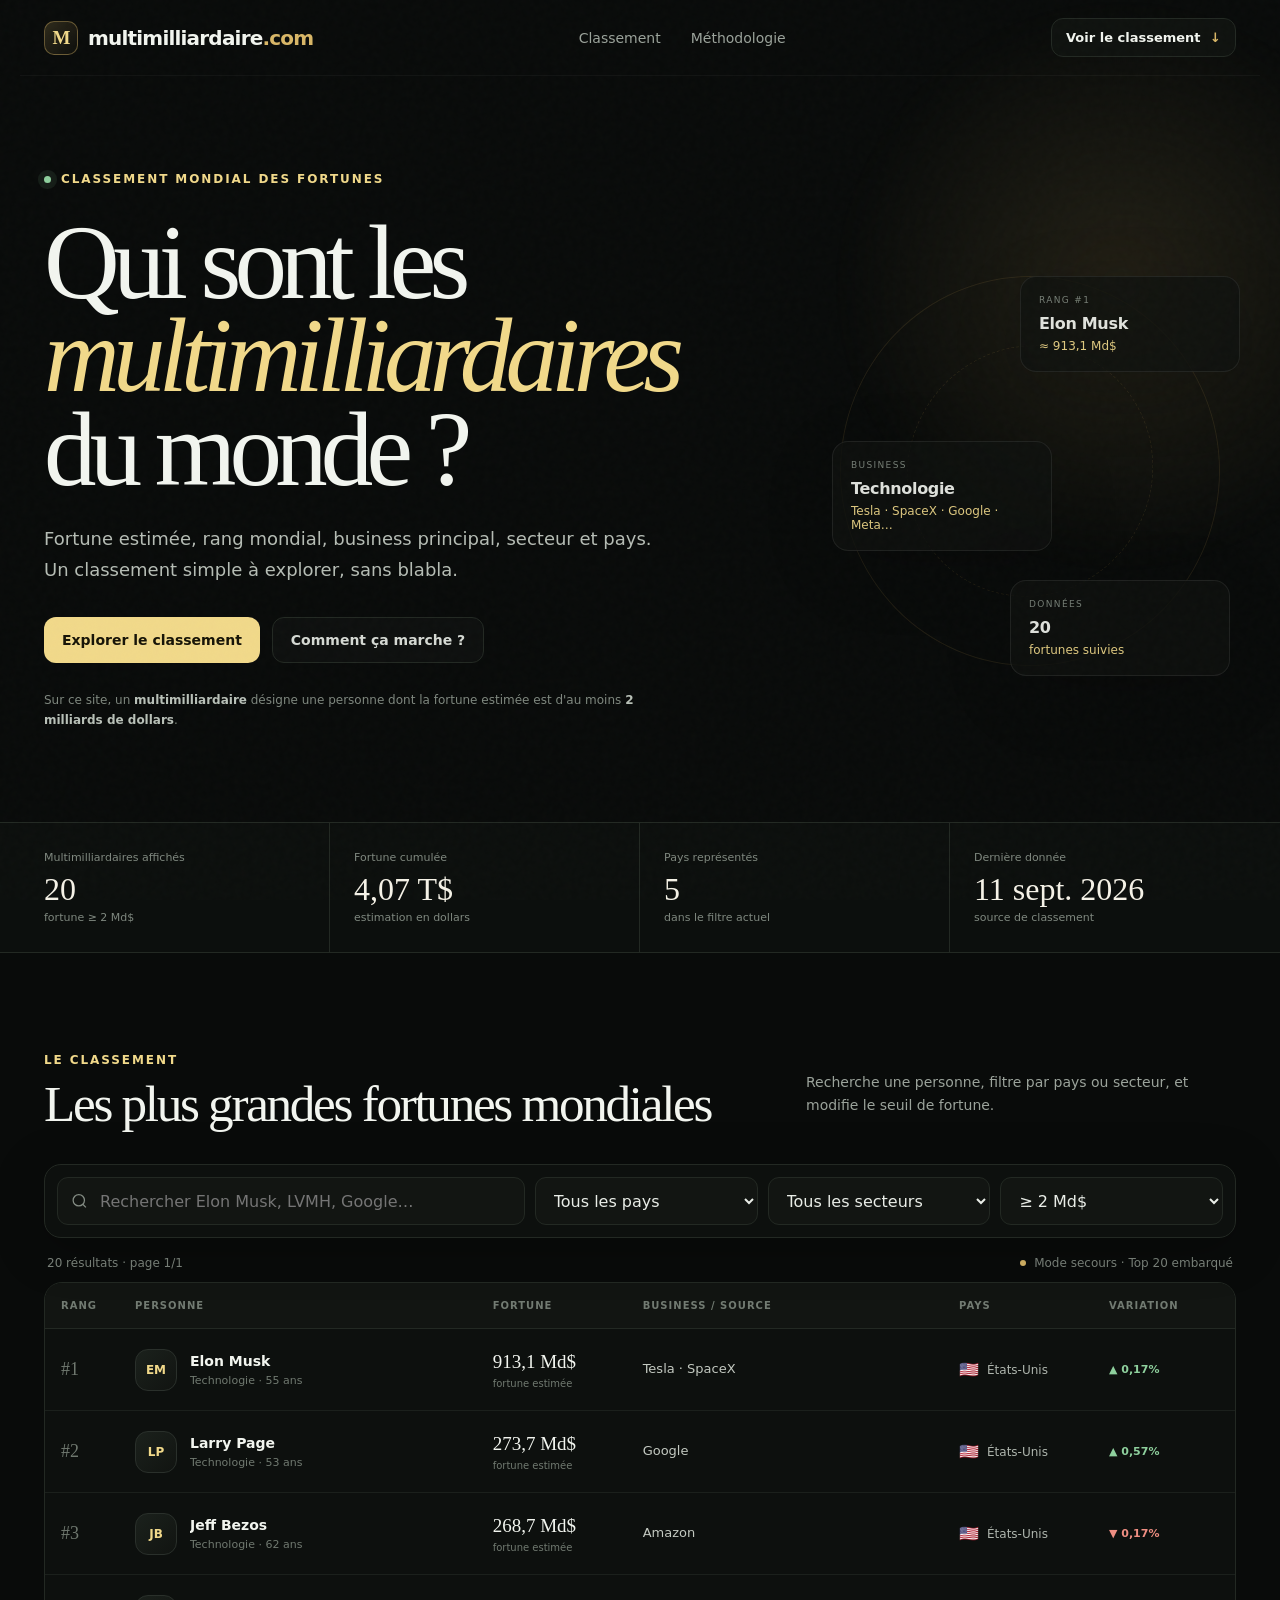
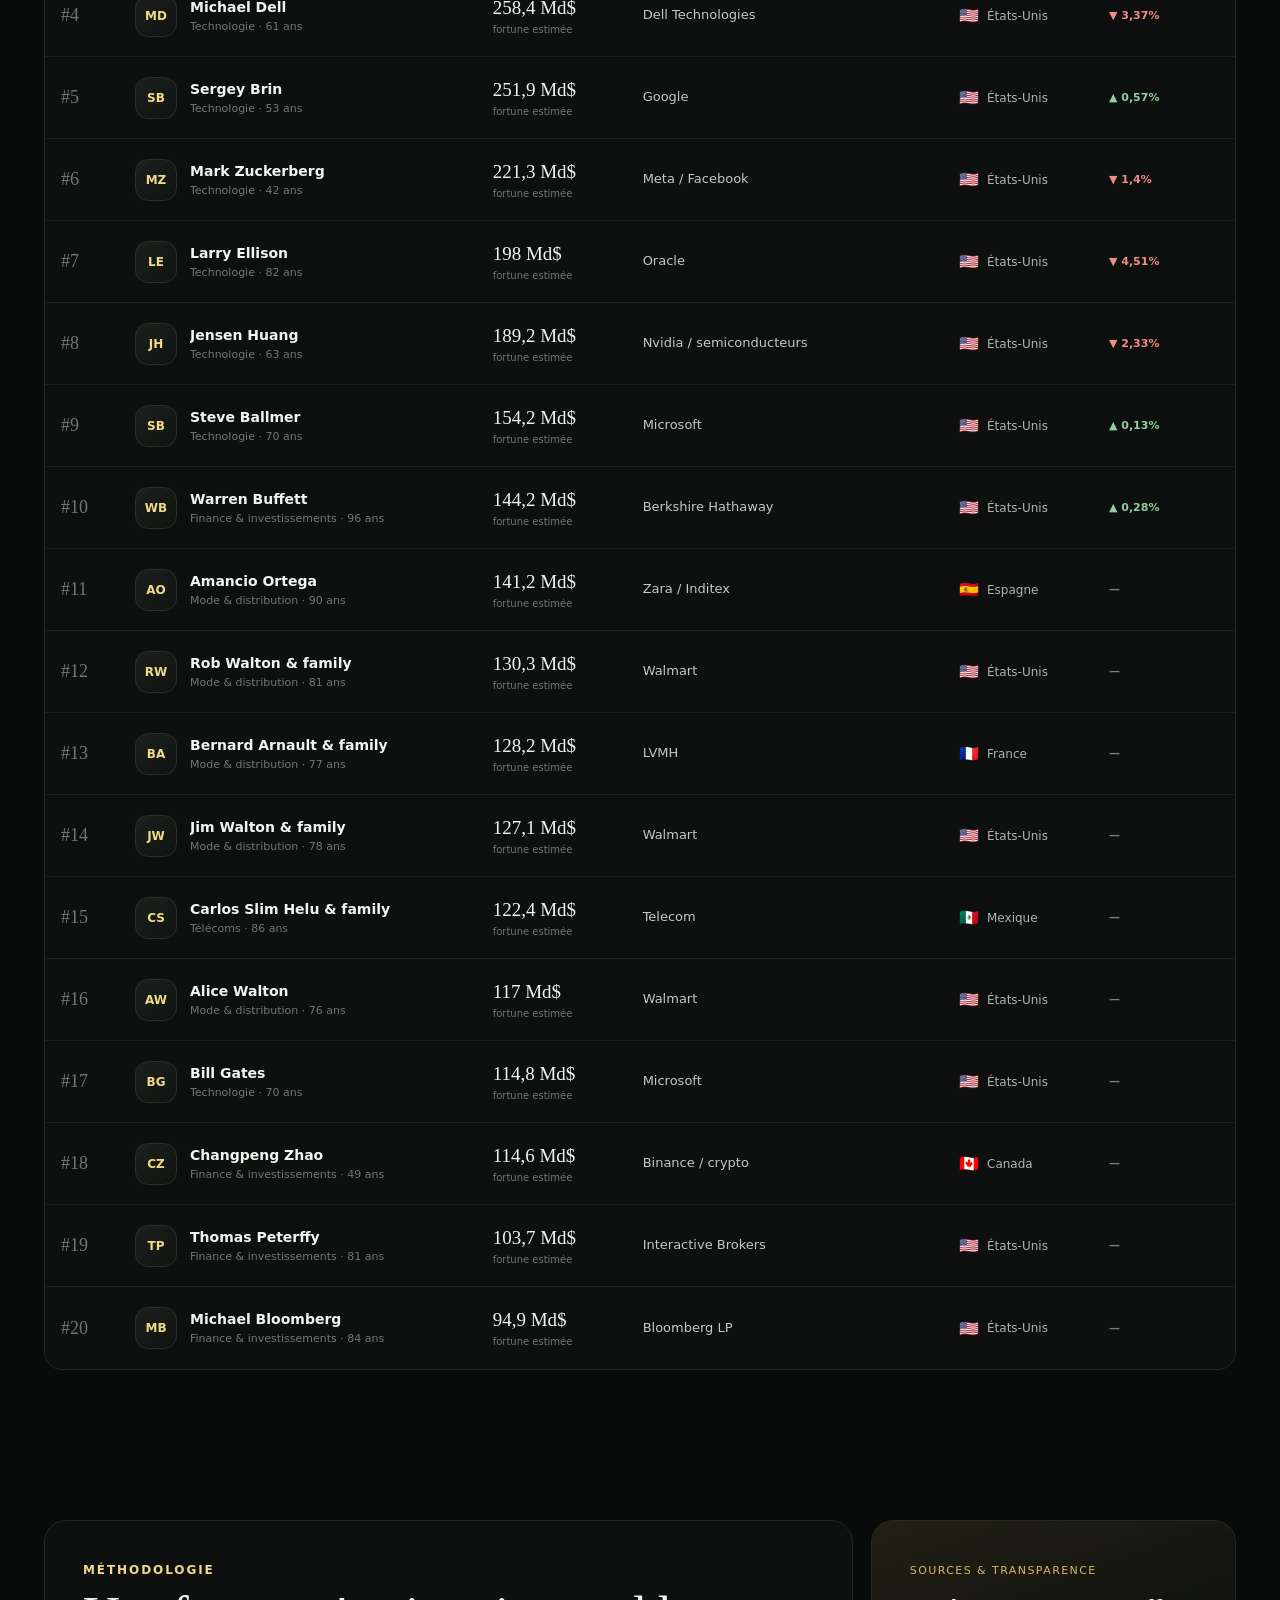
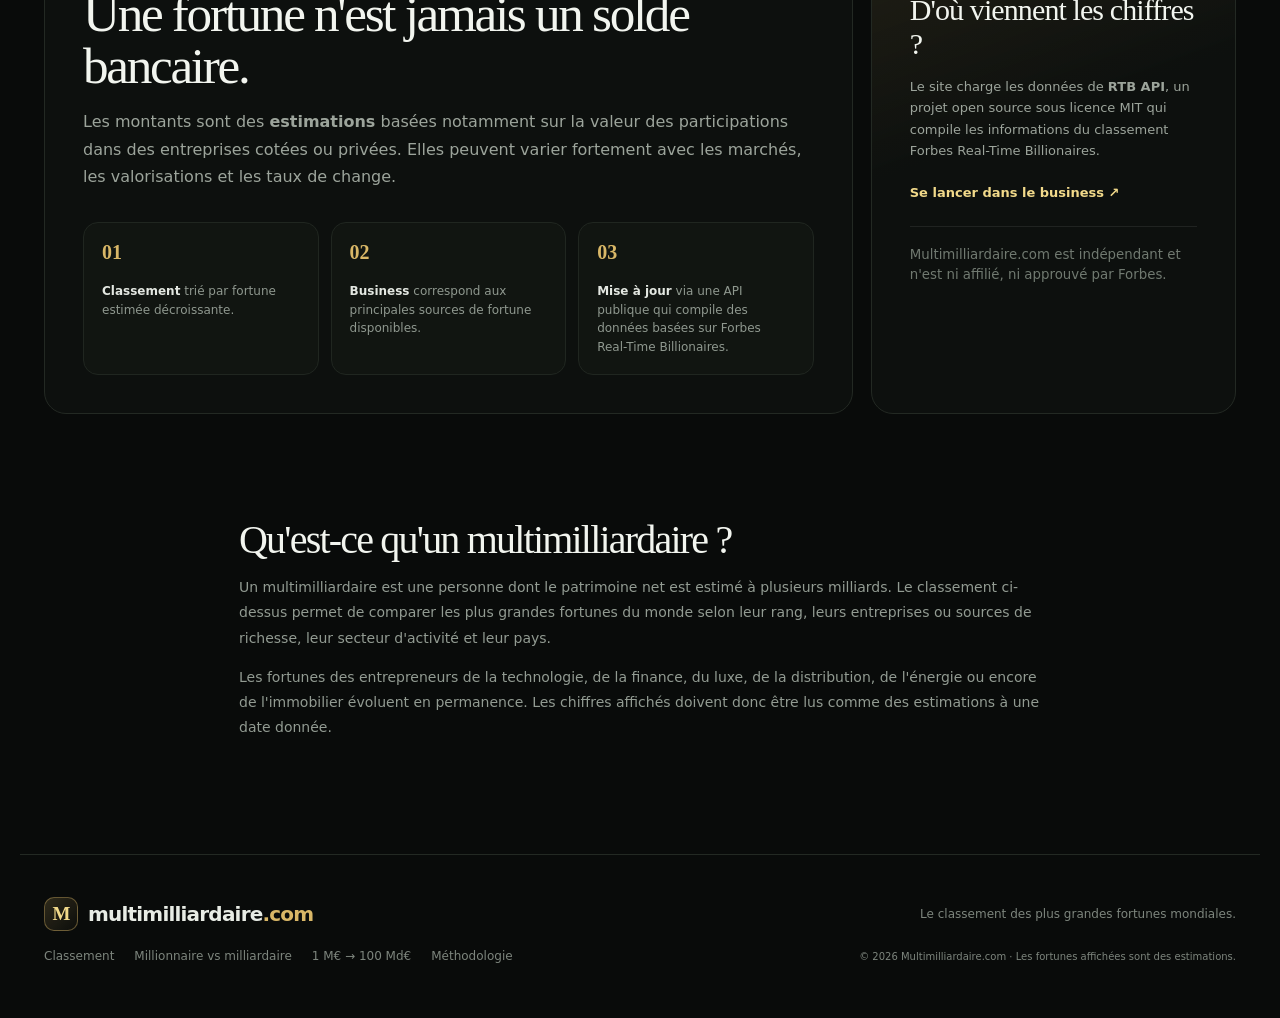
==== commit 01a03daa: "Add files via upload" ====
--- a/index.html
+++ b/index.html
@@ -40,13 +40,10 @@
       <span>multimilliardaire<span class="brand-dot">.com</span></span>
     </a>
     <nav class="desktop-nav" aria-label="Navigation principale">
-      <a href="/" aria-current="page">Accueil</a>
-      <a href="/#classement">Classement</a>
-      <a href="/difference-millionnaire-milliardaire/">Millionnaire vs milliardaire</a>
-      <a href="/combien-de-milliardaires-en-france/">Milliardaires en France</a>
-      <a href="/#methodologie">Méthodologie</a>
-      <a class="nav-business" href="https://ecomstrike.com/" target="_blank" rel="noopener">Se lancer dans le business ↗</a>
+      <a href="#classement">Classement</a>
+      <a href="#methodologie">Méthodologie</a>
     </nav>
+    <a class="header-cta" href="#classement">Voir le classement <span>↓</span></a>
   </header>
 
   <main>
@@ -146,14 +143,13 @@
       <h2>Qu'est-ce qu'un multimilliardaire ?</h2>
       <p>Un multimilliardaire est une personne dont le patrimoine net est estimé à plusieurs milliards. Le classement ci-dessus permet de comparer les plus grandes fortunes du monde selon leur rang, leurs entreprises ou sources de richesse, leur secteur d'activité et leur pays.</p>
       <p>Les fortunes des entrepreneurs de la technologie, de la finance, du luxe, de la distribution, de l'énergie ou encore de l'immobilier évoluent en permanence. Les chiffres affichés doivent donc être lus comme des estimations à une date donnée.</p>
-      <p>À lire aussi : <a href="/combien-de-milliardaires-en-france/"><strong>combien de milliardaires y a-t-il en France en 2026 ?</strong></a></p>
     </section>
   </main>
 
   <footer>
     <a class="brand footer-brand" href="/"><span class="brand-mark">M</span><span>multimilliardaire<span class="brand-dot">.com</span></span></a>
     <p>Le classement des plus grandes fortunes mondiales.</p>
-    <div><a href="#classement">Classement</a><a href="/combien-de-milliardaires-en-france/">Milliardaires en France</a><a href="/difference-millionnaire-milliardaire/">Millionnaire vs milliardaire</a><a href="#methodologie">Méthodologie</a></div>
+    <div><a href="#classement">Classement</a><a href="/difference-millionnaire-milliardaire/">Millionnaire vs milliardaire</a><a href="/1-million-euros/">1 M€ → 100 Md€</a><a href="#methodologie">Méthodologie</a></div>
     <small>© <span id="year"></span> Multimilliardaire.com · Les fortunes affichées sont des estimations.</small>
   </footer>
 
--- a/style.css
+++ b/style.css
@@ -3,19 +3,13 @@
   --gold:#d9b767;--gold-2:#f1d98a;--green:#8ed09d;--red:#ef8e82;--max:1240px;
 }
 *{box-sizing:border-box}html{scroll-behavior:smooth}body{margin:0;background:var(--bg);color:var(--text);font-family:Inter,ui-sans-serif,system-ui,-apple-system,BlinkMacSystemFont,"Segoe UI",sans-serif;-webkit-font-smoothing:antialiased;overflow-x:hidden}
-a{color:inherit;text-decoration:none}button,input,select{font:inherit}.sr-only{position:absolute;width:1px;height:1px;padding:0;margin:-1px;overflow:hidden;clip:rect(0,0,0,0);white-space:nowrap;border:0}.noise{position:fixed;inset:0;pointer-events:none;opacity:.025;z-index:50;background-image:url("data:image/svg+xml,%3Csvg viewBox='0 0 160 160' xmlns='http://www.w3.org/2000/svg'%3E%3Cfilter id='n'%3E%3CfeTurbulence type='fractalNoise' baseFrequency='.9' numOctaves='4' stitchTiles='stitch'/%3E%3C/filter%3E%3Crect width='100%25' height='100%25' filter='url(%23n)' opacity='.8'/%3E%3C/svg%3E")}.site-header{height:76px;display:flex;align-items:center;justify-content:space-between;max-width:var(--max);margin:auto;padding:0 24px;position:relative;z-index:10;border-bottom:1px solid rgba(255,255,255,.04)}.brand{display:flex;align-items:center;gap:10px;font-weight:800;letter-spacing:-.04em;font-size:20px}.brand-mark{display:grid;place-items:center;width:34px;height:34px;border:1px solid rgba(217,183,103,.4);border-radius:10px;background:linear-gradient(135deg,rgba(217,183,103,.18),rgba(217,183,103,.02));color:var(--gold-2);font-family:Georgia,serif;font-size:19px}.brand-dot{color:var(--gold)}.desktop-nav{display:flex;align-items:center;justify-content:flex-end;gap:20px;color:var(--muted);font-size:13px;white-space:nowrap}.desktop-nav a{transition:color .16s ease,border-color .16s ease,background .16s ease}.desktop-nav a:hover,.desktop-nav a[aria-current="page"]{color:#fff}.desktop-nav .nav-business{padding:10px 12px;border:1px solid rgba(217,183,103,.3);border-radius:11px;background:rgba(217,183,103,.08);color:var(--gold-2);font-weight:800}.desktop-nav .nav-business:hover{border-color:rgba(217,183,103,.55);background:rgba(217,183,103,.13);color:#fff}.header-cta{font-size:13px;font-weight:700;padding:11px 14px;border:1px solid var(--line);border-radius:12px;background:#0f120f}.header-cta span{color:var(--gold);margin-left:5px}.hero{min-height:720px;max-width:var(--max);margin:auto;padding:96px 24px 80px;position:relative}.hero:before{content:"";position:absolute;width:600px;height:600px;right:-160px;top:-90px;background:radial-gradient(circle,rgba(217,183,103,.12),transparent 67%);filter:blur(12px);pointer-events:none}.hero-kicker,.eyebrow{font-size:12px;font-weight:800;letter-spacing:.16em;text-transform:uppercase;color:var(--gold-2)}.hero-kicker{display:flex;align-items:center;gap:10px}.pulse{width:7px;height:7px;border-radius:50%;background:var(--green);box-shadow:0 0 0 6px rgba(142,208,157,.09)}.hero h1{font-family:Georgia,"Times New Roman",serif;font-weight:500;letter-spacing:-.065em;line-height:.89;font-size:clamp(62px,8.2vw,118px);margin:30px 0 28px;max-width:900px}.hero h1 span{color:var(--gold-2);font-style:italic}.hero-copy{font-size:18px;line-height:1.7;color:#b6bdb5;max-width:630px}.hero-actions{display:flex;gap:12px;margin-top:32px}.button{display:inline-flex;align-items:center;justify-content:center;padding:14px 18px;border-radius:12px;font-weight:800;font-size:14px}.button.primary{background:var(--gold-2);color:#171407}.button.primary:hover{background:#ffe7a0}.button.ghost{border:1px solid var(--line);background:rgba(255,255,255,.02);color:#d5d9d3}.definition{margin-top:28px;color:#7f887f;font-size:12px;max-width:620px;line-height:1.6}.definition strong{color:#b9c1b8}.hero-orbit{position:absolute;right:20px;top:180px;width:420px;height:430px;pointer-events:none;opacity:.92}.orbit-line{position:absolute;border:1px solid rgba(217,183,103,.12);border-radius:50%;inset:20px}.orbit-2{inset:88px;border-style:dashed;transform:rotate(30deg)}.money-card{position:absolute;width:220px;padding:18px;border-radius:16px;border:1px solid rgba(255,255,255,.08);background:rgba(16,19,17,.82);backdrop-filter:blur(12px);box-shadow:0 18px 80px rgba(0,0,0,.2)}.money-card small{display:block;font-size:9px;letter-spacing:.15em;color:#7f887f;margin-bottom:9px}.money-card strong{display:block;font-size:16px;letter-spacing:-.02em}.money-card span{display:block;margin-top:6px;font-size:12px;color:var(--gold-2)}.mc-1{right:0;top:20px}.mc-2{left:12px;top:185px}.mc-3{right:10px;bottom:10px}.stats-wrap{border-top:1px solid var(--line);border-bottom:1px solid var(--line);background:#0c0f0d}.stats-grid{max-width:var(--max);margin:auto;display:grid;grid-template-columns:repeat(4,1fr)}.stats-grid article{padding:28px 24px;border-right:1px solid var(--line)}.stats-grid article:last-child{border-right:0}.stats-grid span,.stats-grid small{display:block;color:#7f887f;font-size:11px}.stats-grid strong{display:block;font-family:Georgia,serif;font-weight:500;font-size:32px;margin:7px 0 3px;color:#f5f2e7}.ranking{max-width:var(--max);margin:auto;padding:96px 24px}.section-heading{display:flex;justify-content:space-between;align-items:end;gap:40px;margin-bottom:34px}.section-heading h2,.method h2,.seo-copy h2{font-family:Georgia,serif;font-size:clamp(36px,4vw,55px);letter-spacing:-.045em;line-height:1.02;margin:10px 0 0;font-weight:500}.section-heading p{max-width:430px;color:var(--muted);line-height:1.6;font-size:14px}.toolbar{display:grid;grid-template-columns:2.1fr repeat(3,1fr);gap:10px;padding:12px;border:1px solid var(--line);border-radius:17px;background:#0d100e;position:sticky;top:10px;z-index:7;box-shadow:0 10px 50px rgba(0,0,0,.26)}.search-field{position:relative}.search-field svg{position:absolute;left:14px;top:50%;transform:translateY(-50%);width:17px;fill:none;stroke:#838b83;stroke-width:1.8}.toolbar input,.toolbar select{width:100%;height:48px;border:1px solid var(--line);background:#121512;color:#e9ede7;border-radius:11px;outline:none;padding:0 14px}.toolbar input{padding-left:42px}.toolbar input:focus,.toolbar select:focus{border-color:rgba(217,183,103,.55);box-shadow:0 0 0 3px rgba(217,183,103,.06)}.ranking-meta{display:flex;justify-content:space-between;align-items:center;margin:18px 3px 12px;color:#7e867e;font-size:12px}.status{display:flex;gap:8px;align-items:center}.status i{width:6px;height:6px;border-radius:50%;background:#919991}.status.ok i{background:var(--green);box-shadow:0 0 0 4px rgba(142,208,157,.08)}.status.warn i{background:var(--gold)}.table-shell{border:1px solid var(--line);border-radius:18px;overflow:hidden;background:#0d100e}.table-head,.rank-row{display:grid;grid-template-columns:74px minmax(210px,1.3fr) 150px minmax(200px,1.15fr) 150px 110px;align-items:center}.table-head{height:46px;padding:0 16px;background:#121512;border-bottom:1px solid var(--line);color:#727b72;font-size:10px;font-weight:800;text-transform:uppercase;letter-spacing:.1em}.rank-row{min-height:82px;padding:10px 16px;border-bottom:1px solid #1b201c;transition:background .16s ease}.rank-row:last-child{border-bottom:0}.rank-row:hover{background:#111511}.rank-num{font-family:Georgia,serif;font-size:18px;color:#6f786f}.person{display:flex;align-items:center;gap:13px;min-width:0}.avatar{width:42px;height:42px;border-radius:13px;background:linear-gradient(135deg,#1b211c,#111411);display:grid;place-items:center;border:1px solid #2a302b;color:var(--gold-2);font-size:12px;font-weight:900;flex:0 0 auto}.person-text{min-width:0}.person-name{font-weight:800;font-size:14px;white-space:nowrap;overflow:hidden;text-overflow:ellipsis}.person-sub{font-size:11px;color:#707970;margin-top:5px}.worth strong{font-family:Georgia,serif;font-size:19px;font-weight:500}.worth small{display:block;color:#707970;font-size:10px;margin-top:5px}.business{font-size:13px;line-height:1.4;color:#c3c9c1}.country{font-size:12px;color:#aeb5ad;display:flex;gap:8px;align-items:center}.flag{font-size:16px}.change{font-size:11px;font-weight:800}.change.up{color:var(--green)}.change.down{color:var(--red)}.change.flat{color:#777f77}.loading-row{min-height:220px;display:flex;align-items:center;justify-content:center;gap:12px;color:#858d85;font-size:13px}.spinner{width:18px;height:18px;border-radius:50%;border:2px solid #303730;border-top-color:var(--gold);animation:spin .8s linear infinite}@keyframes spin{to{transform:rotate(360deg)}}.empty{padding:70px 20px;text-align:center;color:#848d84}.pagination{display:flex;gap:7px;justify-content:center;flex-wrap:wrap;margin-top:24px}.pagination button{min-width:38px;height:38px;border:1px solid var(--line);border-radius:10px;background:#0f120f;color:#aab2aa;cursor:pointer}.pagination button:hover,.pagination button.active{border-color:rgba(217,183,103,.5);color:#171407;background:var(--gold-2)}.pagination button:disabled{opacity:.35;cursor:not-allowed}.method{max-width:var(--max);margin:0 auto;padding:30px 24px 96px;display:grid;grid-template-columns:1.55fr .7fr;gap:18px}.method-card,.source-card{border:1px solid var(--line);border-radius:22px;padding:38px;background:#0d100e}.method-card>p{color:#9ca49b;line-height:1.7;max-width:760px}.method-points{display:grid;grid-template-columns:repeat(3,1fr);gap:12px;margin-top:32px}.method-points div{padding:18px;border:1px solid #202620;border-radius:15px;background:#111511}.method-points b{color:var(--gold);font-family:Georgia,serif;font-size:20px}.method-points span{display:block;margin-top:18px;color:#8f988f;font-size:12px;line-height:1.55}.method-points strong{color:#e3e7e1}.source-card{background:linear-gradient(160deg,rgba(217,183,103,.12),#0d100e 42%)}.source-card>span{font-size:11px;text-transform:uppercase;letter-spacing:.13em;color:var(--gold)}.source-card h3{font-family:Georgia,serif;font-weight:500;font-size:30px;letter-spacing:-.03em;margin:15px 0}.source-card p{font-size:13px;color:#9ca49b;line-height:1.65}.source-card a{display:inline-block;margin:10px 0 26px;color:var(--gold-2);font-size:13px;font-weight:800}.source-card small{display:block;padding-top:18px;border-top:1px solid rgba(255,255,255,.08);color:#707970;line-height:1.5}.seo-copy{max-width:850px;margin:0 auto;padding:0 24px 100px}.seo-copy h2{font-size:40px}.seo-copy p{color:#929b92;line-height:1.8;font-size:14px}footer{border-top:1px solid var(--line);max-width:var(--max);margin:auto;padding:40px 24px 55px;display:grid;grid-template-columns:1fr 1fr;gap:16px;align-items:center;color:#7d857d;font-size:12px}.footer-brand{color:#e8ece5}footer p{text-align:right}footer>div{display:flex;gap:20px}footer>small{text-align:right}footer a:hover{color:#fff}
-@media(max-width:1120px){.desktop-nav{gap:13px;font-size:12px}.desktop-nav .nav-business{padding:9px 10px}}
+a{color:inherit;text-decoration:none}button,input,select{font:inherit}.sr-only{position:absolute;width:1px;height:1px;padding:0;margin:-1px;overflow:hidden;clip:rect(0,0,0,0);white-space:nowrap;border:0}.noise{position:fixed;inset:0;pointer-events:none;opacity:.025;z-index:50;background-image:url("data:image/svg+xml,%3Csvg viewBox='0 0 160 160' xmlns='http://www.w3.org/2000/svg'%3E%3Cfilter id='n'%3E%3CfeTurbulence type='fractalNoise' baseFrequency='.9' numOctaves='4' stitchTiles='stitch'/%3E%3C/filter%3E%3Crect width='100%25' height='100%25' filter='url(%23n)' opacity='.8'/%3E%3C/svg%3E")}.site-header{height:76px;display:flex;align-items:center;justify-content:space-between;max-width:var(--max);margin:auto;padding:0 24px;position:relative;z-index:10;border-bottom:1px solid rgba(255,255,255,.04)}.brand{display:flex;align-items:center;gap:10px;font-weight:800;letter-spacing:-.04em;font-size:20px}.brand-mark{display:grid;place-items:center;width:34px;height:34px;border:1px solid rgba(217,183,103,.4);border-radius:10px;background:linear-gradient(135deg,rgba(217,183,103,.18),rgba(217,183,103,.02));color:var(--gold-2);font-family:Georgia,serif;font-size:19px}.brand-dot{color:var(--gold)}.desktop-nav{display:flex;gap:30px;color:var(--muted);font-size:14px}.desktop-nav a:hover{color:#fff}.header-cta{font-size:13px;font-weight:700;padding:11px 14px;border:1px solid var(--line);border-radius:12px;background:#0f120f}.header-cta span{color:var(--gold);margin-left:5px}.hero{min-height:720px;max-width:var(--max);margin:auto;padding:96px 24px 80px;position:relative}.hero:before{content:"";position:absolute;width:600px;height:600px;right:-160px;top:-90px;background:radial-gradient(circle,rgba(217,183,103,.12),transparent 67%);filter:blur(12px);pointer-events:none}.hero-kicker,.eyebrow{font-size:12px;font-weight:800;letter-spacing:.16em;text-transform:uppercase;color:var(--gold-2)}.hero-kicker{display:flex;align-items:center;gap:10px}.pulse{width:7px;height:7px;border-radius:50%;background:var(--green);box-shadow:0 0 0 6px rgba(142,208,157,.09)}.hero h1{font-family:Georgia,"Times New Roman",serif;font-weight:500;letter-spacing:-.065em;line-height:.89;font-size:clamp(62px,8.2vw,118px);margin:30px 0 28px;max-width:900px}.hero h1 span{color:var(--gold-2);font-style:italic}.hero-copy{font-size:18px;line-height:1.7;color:#b6bdb5;max-width:630px}.hero-actions{display:flex;gap:12px;margin-top:32px}.button{display:inline-flex;align-items:center;justify-content:center;padding:14px 18px;border-radius:12px;font-weight:800;font-size:14px}.button.primary{background:var(--gold-2);color:#171407}.button.primary:hover{background:#ffe7a0}.button.ghost{border:1px solid var(--line);background:rgba(255,255,255,.02);color:#d5d9d3}.definition{margin-top:28px;color:#7f887f;font-size:12px;max-width:620px;line-height:1.6}.definition strong{color:#b9c1b8}.hero-orbit{position:absolute;right:20px;top:180px;width:420px;height:430px;pointer-events:none;opacity:.92}.orbit-line{position:absolute;border:1px solid rgba(217,183,103,.12);border-radius:50%;inset:20px}.orbit-2{inset:88px;border-style:dashed;transform:rotate(30deg)}.money-card{position:absolute;width:220px;padding:18px;border-radius:16px;border:1px solid rgba(255,255,255,.08);background:rgba(16,19,17,.82);backdrop-filter:blur(12px);box-shadow:0 18px 80px rgba(0,0,0,.2)}.money-card small{display:block;font-size:9px;letter-spacing:.15em;color:#7f887f;margin-bottom:9px}.money-card strong{display:block;font-size:16px;letter-spacing:-.02em}.money-card span{display:block;margin-top:6px;font-size:12px;color:var(--gold-2)}.mc-1{right:0;top:20px}.mc-2{left:12px;top:185px}.mc-3{right:10px;bottom:10px}.stats-wrap{border-top:1px solid var(--line);border-bottom:1px solid var(--line);background:#0c0f0d}.stats-grid{max-width:var(--max);margin:auto;display:grid;grid-template-columns:repeat(4,1fr)}.stats-grid article{padding:28px 24px;border-right:1px solid var(--line)}.stats-grid article:last-child{border-right:0}.stats-grid span,.stats-grid small{display:block;color:#7f887f;font-size:11px}.stats-grid strong{display:block;font-family:Georgia,serif;font-weight:500;font-size:32px;margin:7px 0 3px;color:#f5f2e7}.ranking{max-width:var(--max);margin:auto;padding:96px 24px}.section-heading{display:flex;justify-content:space-between;align-items:end;gap:40px;margin-bottom:34px}.section-heading h2,.method h2,.seo-copy h2{font-family:Georgia,serif;font-size:clamp(36px,4vw,55px);letter-spacing:-.045em;line-height:1.02;margin:10px 0 0;font-weight:500}.section-heading p{max-width:430px;color:var(--muted);line-height:1.6;font-size:14px}.toolbar{display:grid;grid-template-columns:2.1fr repeat(3,1fr);gap:10px;padding:12px;border:1px solid var(--line);border-radius:17px;background:#0d100e;position:sticky;top:10px;z-index:7;box-shadow:0 10px 50px rgba(0,0,0,.26)}.search-field{position:relative}.search-field svg{position:absolute;left:14px;top:50%;transform:translateY(-50%);width:17px;fill:none;stroke:#838b83;stroke-width:1.8}.toolbar input,.toolbar select{width:100%;height:48px;border:1px solid var(--line);background:#121512;color:#e9ede7;border-radius:11px;outline:none;padding:0 14px}.toolbar input{padding-left:42px}.toolbar input:focus,.toolbar select:focus{border-color:rgba(217,183,103,.55);box-shadow:0 0 0 3px rgba(217,183,103,.06)}.ranking-meta{display:flex;justify-content:space-between;align-items:center;margin:18px 3px 12px;color:#7e867e;font-size:12px}.status{display:flex;gap:8px;align-items:center}.status i{width:6px;height:6px;border-radius:50%;background:#919991}.status.ok i{background:var(--green);box-shadow:0 0 0 4px rgba(142,208,157,.08)}.status.warn i{background:var(--gold)}.table-shell{border:1px solid var(--line);border-radius:18px;overflow:hidden;background:#0d100e}.table-head,.rank-row{display:grid;grid-template-columns:74px minmax(210px,1.3fr) 150px minmax(200px,1.15fr) 150px 110px;align-items:center}.table-head{height:46px;padding:0 16px;background:#121512;border-bottom:1px solid var(--line);color:#727b72;font-size:10px;font-weight:800;text-transform:uppercase;letter-spacing:.1em}.rank-row{min-height:82px;padding:10px 16px;border-bottom:1px solid #1b201c;transition:background .16s ease}.rank-row:last-child{border-bottom:0}.rank-row:hover{background:#111511}.rank-num{font-family:Georgia,serif;font-size:18px;color:#6f786f}.person{display:flex;align-items:center;gap:13px;min-width:0}.avatar{width:42px;height:42px;border-radius:13px;background:linear-gradient(135deg,#1b211c,#111411);display:grid;place-items:center;border:1px solid #2a302b;color:var(--gold-2);font-size:12px;font-weight:900;flex:0 0 auto}.person-text{min-width:0}.person-name{font-weight:800;font-size:14px;white-space:nowrap;overflow:hidden;text-overflow:ellipsis}.person-sub{font-size:11px;color:#707970;margin-top:5px}.worth strong{font-family:Georgia,serif;font-size:19px;font-weight:500}.worth small{display:block;color:#707970;font-size:10px;margin-top:5px}.business{font-size:13px;line-height:1.4;color:#c3c9c1}.country{font-size:12px;color:#aeb5ad;display:flex;gap:8px;align-items:center}.flag{font-size:16px}.change{font-size:11px;font-weight:800}.change.up{color:var(--green)}.change.down{color:var(--red)}.change.flat{color:#777f77}.loading-row{min-height:220px;display:flex;align-items:center;justify-content:center;gap:12px;color:#858d85;font-size:13px}.spinner{width:18px;height:18px;border-radius:50%;border:2px solid #303730;border-top-color:var(--gold);animation:spin .8s linear infinite}@keyframes spin{to{transform:rotate(360deg)}}.empty{padding:70px 20px;text-align:center;color:#848d84}.pagination{display:flex;gap:7px;justify-content:center;flex-wrap:wrap;margin-top:24px}.pagination button{min-width:38px;height:38px;border:1px solid var(--line);border-radius:10px;background:#0f120f;color:#aab2aa;cursor:pointer}.pagination button:hover,.pagination button.active{border-color:rgba(217,183,103,.5);color:#171407;background:var(--gold-2)}.pagination button:disabled{opacity:.35;cursor:not-allowed}.method{max-width:var(--max);margin:0 auto;padding:30px 24px 96px;display:grid;grid-template-columns:1.55fr .7fr;gap:18px}.method-card,.source-card{border:1px solid var(--line);border-radius:22px;padding:38px;background:#0d100e}.method-card>p{color:#9ca49b;line-height:1.7;max-width:760px}.method-points{display:grid;grid-template-columns:repeat(3,1fr);gap:12px;margin-top:32px}.method-points div{padding:18px;border:1px solid #202620;border-radius:15px;background:#111511}.method-points b{color:var(--gold);font-family:Georgia,serif;font-size:20px}.method-points span{display:block;margin-top:18px;color:#8f988f;font-size:12px;line-height:1.55}.method-points strong{color:#e3e7e1}.source-card{background:linear-gradient(160deg,rgba(217,183,103,.12),#0d100e 42%)}.source-card>span{font-size:11px;text-transform:uppercase;letter-spacing:.13em;color:var(--gold)}.source-card h3{font-family:Georgia,serif;font-weight:500;font-size:30px;letter-spacing:-.03em;margin:15px 0}.source-card p{font-size:13px;color:#9ca49b;line-height:1.65}.source-card a{display:inline-block;margin:10px 0 26px;color:var(--gold-2);font-size:13px;font-weight:800}.source-card small{display:block;padding-top:18px;border-top:1px solid rgba(255,255,255,.08);color:#707970;line-height:1.5}.seo-copy{max-width:850px;margin:0 auto;padding:0 24px 100px}.seo-copy h2{font-size:40px}.seo-copy p{color:#929b92;line-height:1.8;font-size:14px}footer{border-top:1px solid var(--line);max-width:var(--max);margin:auto;padding:40px 24px 55px;display:grid;grid-template-columns:1fr 1fr;gap:16px;align-items:center;color:#7d857d;font-size:12px}.footer-brand{color:#e8ece5}footer p{text-align:right}footer>div{display:flex;gap:20px}footer>small{text-align:right}footer a:hover{color:#fff}
 @media(max-width:1000px){.hero-orbit{opacity:.22;right:-100px}.toolbar{grid-template-columns:1fr 1fr}.search-field{grid-column:1/-1}.table-head,.rank-row{grid-template-columns:58px minmax(180px,1.25fr) 130px minmax(180px,1fr) 120px}.table-head span:last-child,.rank-row>.change{display:none}.method{grid-template-columns:1fr}.stats-grid{grid-template-columns:repeat(2,1fr)}.stats-grid article:nth-child(2){border-right:0}.stats-grid article:nth-child(-n+2){border-bottom:1px solid var(--line)}}
 @media(max-width:700px){
-  .site-header{height:auto;min-height:64px;padding:11px 16px 9px;display:flex;flex-wrap:wrap;gap:9px 0;align-items:center;overflow:visible}
+  .site-header{height:64px;padding:0 16px}
   .brand{font-size:16.5px;gap:9px;white-space:nowrap;min-width:0}
   .brand-mark{width:31px;height:31px;flex:0 0 auto}
-  .desktop-nav{order:2;width:calc(100% + 32px);margin:0 -16px;padding:3px 16px 2px;display:flex;justify-content:flex-start;gap:7px;overflow-x:auto;overscroll-behavior-inline:contain;scrollbar-width:none;-webkit-overflow-scrolling:touch}
-  .desktop-nav::-webkit-scrollbar{display:none}
-  .desktop-nav a{flex:0 0 auto;padding:8px 10px;border:1px solid var(--line);border-radius:10px;background:#0f120f;color:#9ba39b;font-size:11px;line-height:1.1}
-  .desktop-nav a[aria-current="page"]{border-color:rgba(217,183,103,.4);background:rgba(217,183,103,.08);color:#fff}
-  .desktop-nav .nav-business{padding:8px 10px;border-radius:10px;font-size:11px}
-  .header-cta{display:none}
+  .desktop-nav,.header-cta{display:none}
 
   .hero{padding:54px 16px 46px;min-height:auto;overflow:hidden}
   .hero-kicker{font-size:10px;letter-spacing:.13em;line-height:1.45}
@@ -101,8 +95,7 @@
 }
 
 @media(max-width:390px){
-  .site-header{padding:10px 13px 8px}
-  .desktop-nav{width:calc(100% + 26px);margin-left:-13px;margin-right:-13px;padding-left:13px;padding-right:13px}
+  .site-header{padding:0 13px}
   .brand{font-size:15.5px}
   .brand-mark{width:29px;height:29px}
   .hero{padding-left:13px;padding-right:13px}
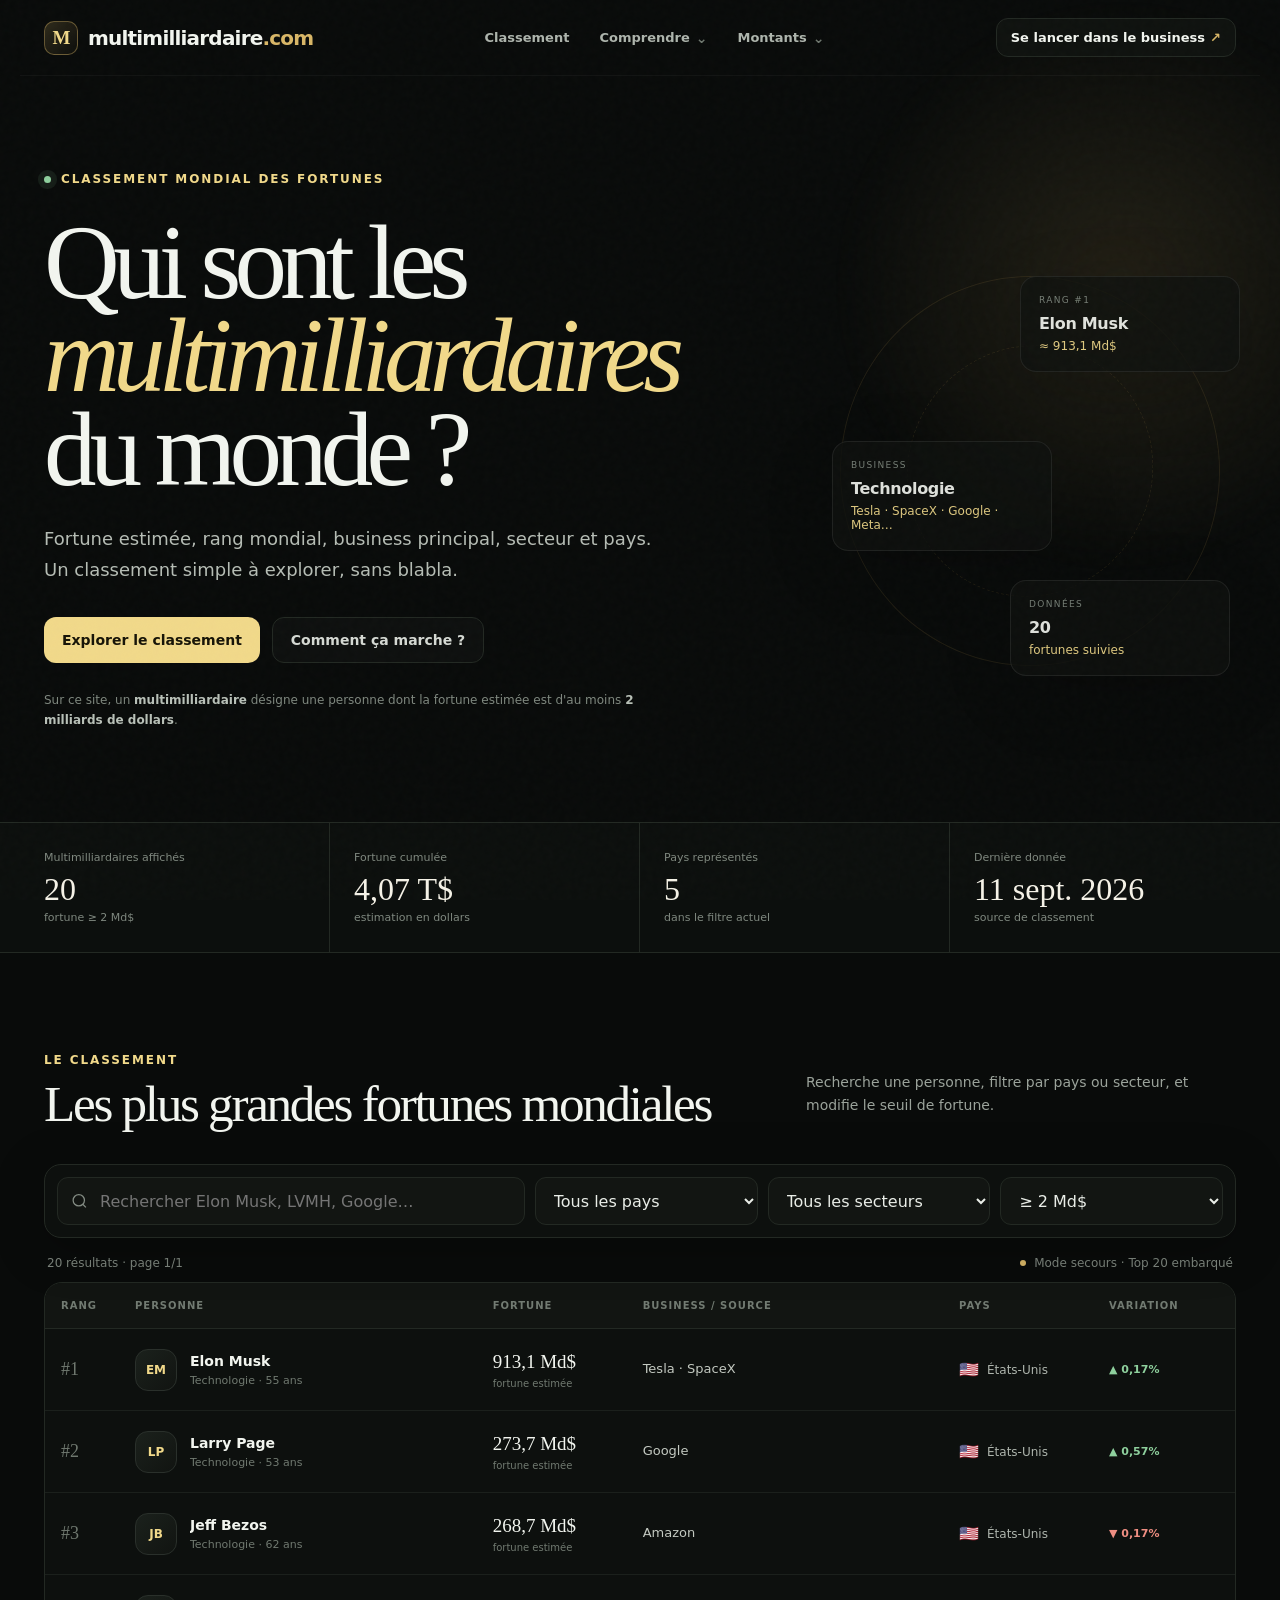
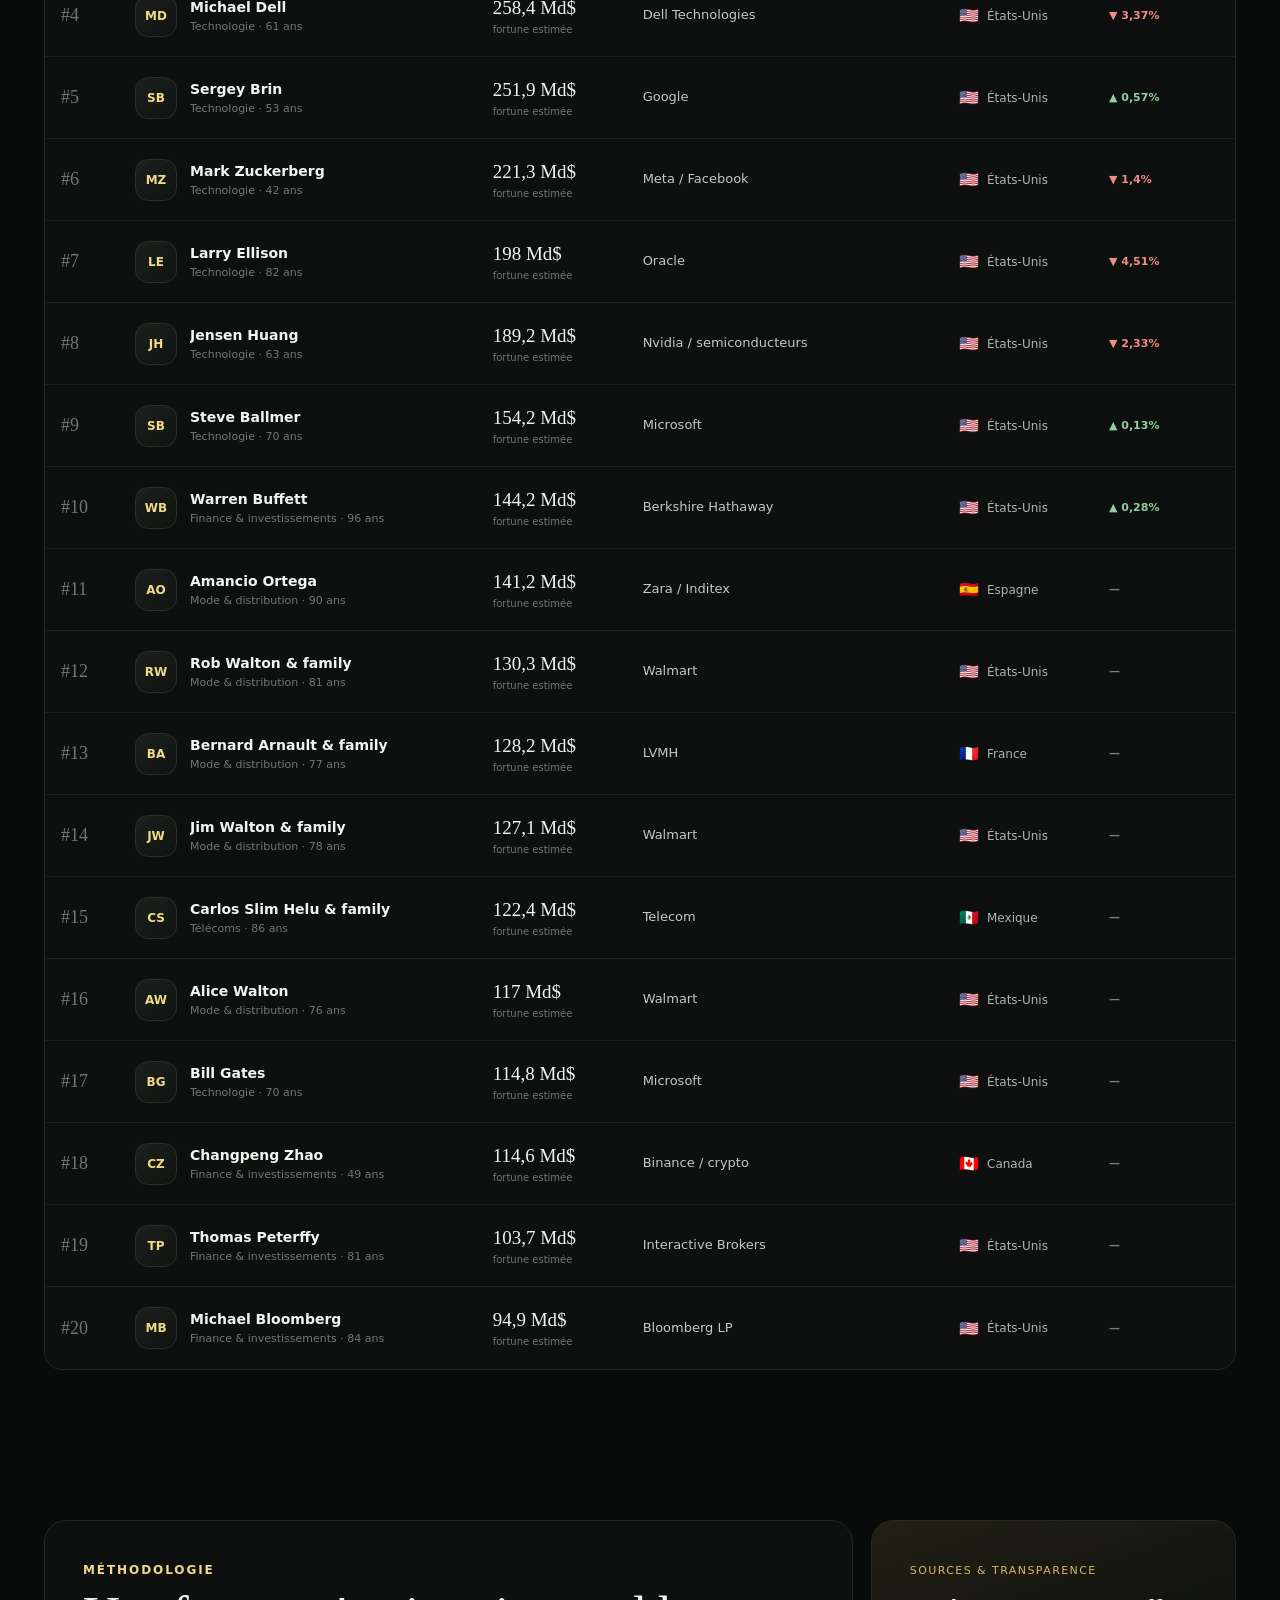
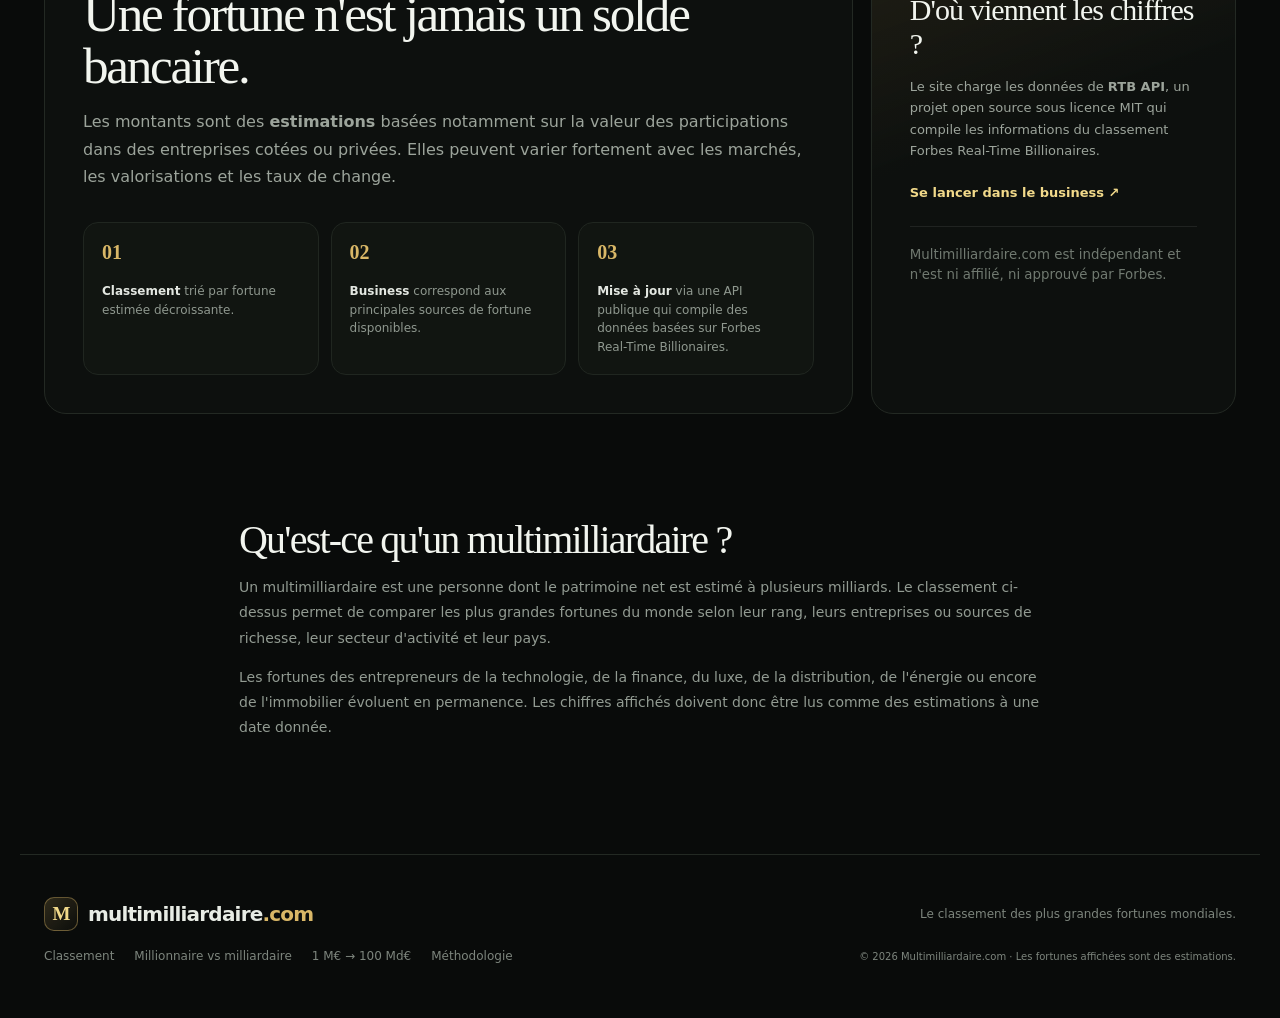
==== commit f63fc600: "Add files via upload" ====
--- a/index.html
+++ b/index.html
@@ -31,19 +31,81 @@
     "inLanguage":"fr-FR"
   }
   </script>
+  <script src="/navigation.js" defer></script>
 </head>
 <body>
   <div class="noise" aria-hidden="true"></div>
-  <header class="site-header">
+  <header class="site-header" data-site-header>
     <a class="brand" href="/" aria-label="Multimilliardaire.com — Accueil">
       <span class="brand-mark">M</span>
       <span>multimilliardaire<span class="brand-dot">.com</span></span>
     </a>
+
     <nav class="desktop-nav" aria-label="Navigation principale">
-      <a href="#classement">Classement</a>
-      <a href="#methodologie">Méthodologie</a>
+      <a class="nav-link" href="/#classement">Classement</a>
+
+      <details class="nav-dropdown">
+        <summary class="nav-link">Comprendre <span class="nav-chevron" aria-hidden="true">⌄</span></summary>
+        <div class="nav-dropdown-menu nav-dropdown-menu-compact">
+          <span class="nav-menu-label">Comprendre la richesse</span>
+          <a href="/difference-millionnaire-milliardaire/">
+            <strong>Millionnaire vs milliardaire</strong>
+            <small>La différence expliquée simplement</small>
+          </a>
+          <a href="/#methodologie">
+            <strong>Méthodologie</strong>
+            <small>Comment lire les fortunes du classement</small>
+          </a>
+        </div>
+      </details>
+
+      <details class="nav-dropdown nav-dropdown-wide">
+        <summary class="nav-link">Montants <span class="nav-chevron" aria-hidden="true">⌄</span></summary>
+        <div class="nav-dropdown-menu amounts-menu">
+          <span class="nav-menu-label">Mettre les grandes sommes à l’échelle</span>
+          <div class="amounts-menu-grid">
+            <a href="/1-million-euros/"><span>1 M€</span><small>1 million d’euros</small></a>
+            <a href="/10-millions-euros/"><span>10 M€</span><small>10 millions d’euros</small></a>
+            <a href="/100-millions-euros/"><span>100 M€</span><small>100 millions d’euros</small></a>
+            <a href="/1-milliard-euros/"><span>1 Md€</span><small>1 milliard d’euros</small></a>
+            <a href="/10-milliards-euros/"><span>10 Md€</span><small>10 milliards d’euros</small></a>
+            <a href="/100-milliards-euros/"><span>100 Md€</span><small>100 milliards d’euros</small></a>
+          </div>
+        </div>
+      </details>
     </nav>
-    <a class="header-cta" href="#classement">Voir le classement <span>↓</span></a>
+
+    <a class="header-cta" href="https://ecomstrike.com/" target="_blank" rel="noopener noreferrer">Se lancer dans le business <span>↗</span></a>
+
+    <button class="mobile-menu-toggle" type="button" aria-expanded="false" aria-controls="mobile-menu" aria-label="Ouvrir le menu">
+      <span></span><span></span>
+    </button>
+
+    <div class="mobile-menu" id="mobile-menu" aria-hidden="true">
+      <nav aria-label="Navigation mobile">
+        <a class="mobile-menu-primary" href="/#classement"><span>Classement</span><b>↗</b></a>
+
+        <div class="mobile-menu-section">
+          <span class="mobile-menu-label">Comprendre</span>
+          <a href="/difference-millionnaire-milliardaire/">Millionnaire vs milliardaire <b>↗</b></a>
+          <a href="/#methodologie">Méthodologie <b>↗</b></a>
+        </div>
+
+        <div class="mobile-menu-section">
+          <span class="mobile-menu-label">Montants</span>
+          <div class="mobile-amount-grid">
+            <a href="/1-million-euros/">1 M€</a>
+            <a href="/10-millions-euros/">10 M€</a>
+            <a href="/100-millions-euros/">100 M€</a>
+            <a href="/1-milliard-euros/">1 Md€</a>
+            <a href="/10-milliards-euros/">10 Md€</a>
+            <a href="/100-milliards-euros/">100 Md€</a>
+          </div>
+        </div>
+
+        <a class="mobile-business-cta" href="https://ecomstrike.com/" target="_blank" rel="noopener noreferrer">Se lancer dans le business <span>↗</span></a>
+      </nav>
+    </div>
   </header>
 
   <main>
--- a/style.css
+++ b/style.css
@@ -111,3 +111,75 @@
   .person-name{font-size:12.5px}
   .worth strong{font-size:16px}
 }
+
+/* Unified site navigation */
+.site-header{overflow:visible;gap:22px}
+.desktop-nav{align-items:center;justify-content:center;gap:6px;flex:1;color:var(--muted)}
+.nav-link{display:flex;align-items:center;gap:6px;min-height:42px;padding:0 12px;border-radius:10px;color:#aeb5ad;font-size:13px;font-weight:700;white-space:nowrap;transition:background .16s ease,color .16s ease}
+a.nav-link:hover,.nav-dropdown[open]>.nav-link,.nav-dropdown.contains-current>.nav-link{color:#fff;background:#111511}
+.nav-link.is-current{color:var(--gold-2);background:rgba(217,183,103,.08)}
+.nav-dropdown{position:relative}
+.nav-dropdown summary{list-style:none;cursor:pointer;user-select:none}
+.nav-dropdown summary::-webkit-details-marker{display:none}
+.nav-chevron{font-size:14px;color:#6f786f;transition:transform .16s ease}
+.nav-dropdown[open] .nav-chevron{transform:rotate(180deg)}
+.nav-dropdown-menu{position:absolute;top:calc(100% + 10px);left:0;z-index:40;width:330px;padding:10px;border:1px solid #293029;border-radius:16px;background:rgba(13,16,14,.98);box-shadow:0 24px 70px rgba(0,0,0,.45);backdrop-filter:blur(18px)}
+.nav-dropdown-wide .nav-dropdown-menu{left:50%;transform:translateX(-50%);width:470px}
+.nav-menu-label{display:block;padding:8px 9px 10px;color:#6f786f;font-size:9px;font-weight:900;letter-spacing:.13em;text-transform:uppercase}
+.nav-dropdown-menu>a{display:block;padding:12px;border-radius:11px;transition:background .16s ease}
+.nav-dropdown-menu>a:hover,.nav-dropdown-menu>a.is-current{background:#151a16}
+.nav-dropdown-menu strong{display:block;color:#e7ebe5;font-size:12px;line-height:1.3}
+.nav-dropdown-menu small{display:block;margin-top:4px;color:#788178;font-size:10px;line-height:1.45}
+.amounts-menu{padding:12px}
+.amounts-menu-grid{display:grid;grid-template-columns:repeat(2,minmax(0,1fr));gap:7px}
+.amounts-menu-grid a{display:flex;align-items:center;gap:11px;padding:11px;border:1px solid transparent;border-radius:11px;transition:.16s ease}
+.amounts-menu-grid a:hover,.amounts-menu-grid a.is-current{border-color:#252c26;background:#141915}
+.amounts-menu-grid span{display:grid;place-items:center;flex:0 0 62px;height:37px;border:1px solid #2a312b;border-radius:9px;background:#101411;color:var(--gold-2);font-family:Georgia,serif;font-size:14px}
+.amounts-menu-grid small{color:#929a92;font-size:10px;line-height:1.25}
+.header-cta{display:inline-flex;align-items:center;justify-content:center;white-space:nowrap;transition:border-color .16s ease,background .16s ease,color .16s ease}
+.header-cta:hover{border-color:rgba(217,183,103,.42);background:#131713;color:#fff}
+.mobile-menu-toggle,.mobile-menu{display:none}
+
+@media(max-width:1040px){
+  .site-header{gap:14px}
+  .desktop-nav{gap:2px}
+  .nav-link{padding:0 9px;font-size:12px}
+  .header-cta{font-size:12px;padding:10px 12px}
+}
+
+@media(max-width:900px){
+  body.mobile-nav-open{overflow:hidden}
+  .site-header{height:64px;padding:0 16px;position:relative;z-index:60}
+  .brand{font-size:16.5px;gap:9px;white-space:nowrap;min-width:0}
+  .brand-mark{width:31px;height:31px;flex:0 0 auto}
+  .desktop-nav,.header-cta{display:none!important}
+  .mobile-menu-toggle{display:grid;place-items:center;position:relative;width:40px;height:40px;margin-left:auto;padding:0;border:1px solid var(--line);border-radius:11px;background:#0f120f;color:#fff;cursor:pointer}
+  .mobile-menu-toggle span{position:absolute;width:16px;height:1.5px;border-radius:99px;background:#dce1da;transition:transform .2s ease,top .2s ease}
+  .mobile-menu-toggle span:first-child{top:15px}.mobile-menu-toggle span:last-child{top:22px}
+  .site-header.menu-open .mobile-menu-toggle span:first-child{top:19px;transform:rotate(45deg)}
+  .site-header.menu-open .mobile-menu-toggle span:last-child{top:19px;transform:rotate(-45deg)}
+  .mobile-menu{display:block;position:absolute;top:63px;left:0;right:0;max-height:calc(100vh - 64px);overflow:auto;padding:10px 16px 22px;border-top:1px solid var(--line);border-bottom:1px solid var(--line);background:rgba(9,11,10,.985);box-shadow:0 26px 70px rgba(0,0,0,.48);backdrop-filter:blur(22px);opacity:0;visibility:hidden;transform:translateY(-8px);pointer-events:none;transition:opacity .18s ease,transform .18s ease,visibility .18s ease}
+  .site-header.menu-open .mobile-menu{opacity:1;visibility:visible;transform:translateY(0);pointer-events:auto}
+  .mobile-menu nav{display:grid;gap:10px;max-width:560px;margin:0 auto}
+  .mobile-menu-primary,.mobile-menu-section{border:1px solid var(--line);border-radius:15px;background:#0d100e}
+  .mobile-menu-primary{display:flex;align-items:center;justify-content:space-between;padding:17px;color:#eef1ec;font-size:14px;font-weight:800}
+  .mobile-menu-primary b,.mobile-menu-section a b{color:var(--gold);font-size:11px}
+  .mobile-menu-section{padding:14px}
+  .mobile-menu-label{display:block;margin-bottom:8px;color:#6f786f;font-size:9px;font-weight:900;letter-spacing:.13em;text-transform:uppercase}
+  .mobile-menu-section>a{display:flex;align-items:center;justify-content:space-between;gap:16px;padding:11px 3px;border-top:1px solid #1b211c;color:#c7cdc6;font-size:12px;font-weight:700}
+  .mobile-menu-section>a:first-of-type{border-top:0}
+  .mobile-menu a.is-current{color:var(--gold-2)}
+  .mobile-amount-grid{display:grid;grid-template-columns:repeat(3,1fr);gap:7px}
+  .mobile-amount-grid a{display:grid;place-items:center;min-height:46px;padding:9px 6px;border:1px solid #222923;border-radius:10px;background:#111511;color:#cbd1ca;font-size:11px;font-weight:900}
+  .mobile-amount-grid a.is-current{border-color:rgba(217,183,103,.42);background:rgba(217,183,103,.08);color:var(--gold-2)}
+  .mobile-business-cta{display:flex;align-items:center;justify-content:center;min-height:50px;padding:13px 16px;border-radius:12px;background:var(--gold-2);color:#171407;font-size:12px;font-weight:900}
+  .mobile-business-cta span{margin-left:5px}
+}
+
+@media(max-width:390px){
+  .site-header{padding:0 13px}
+  .brand{font-size:15.5px}
+  .brand-mark{width:29px;height:29px}
+  .mobile-menu{padding-left:13px;padding-right:13px}
+  .mobile-amount-grid{grid-template-columns:repeat(2,1fr)}
+}
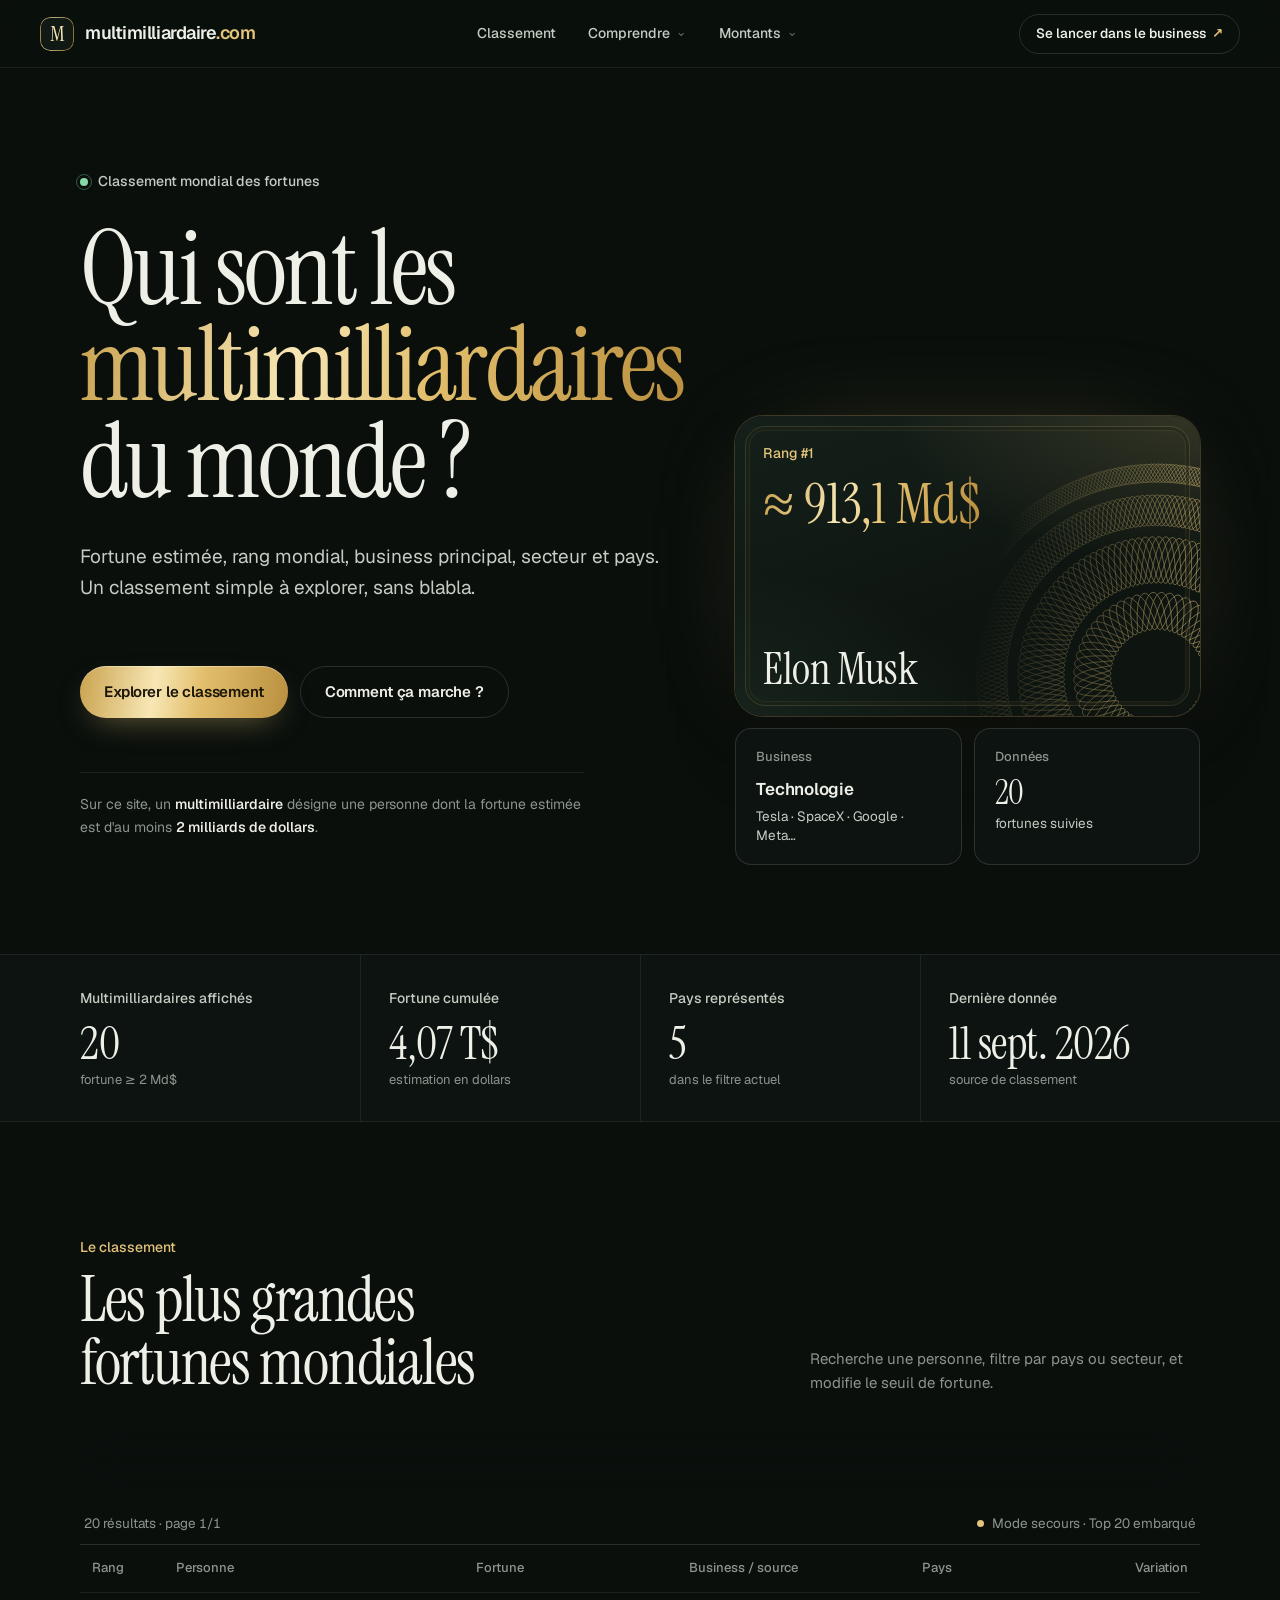
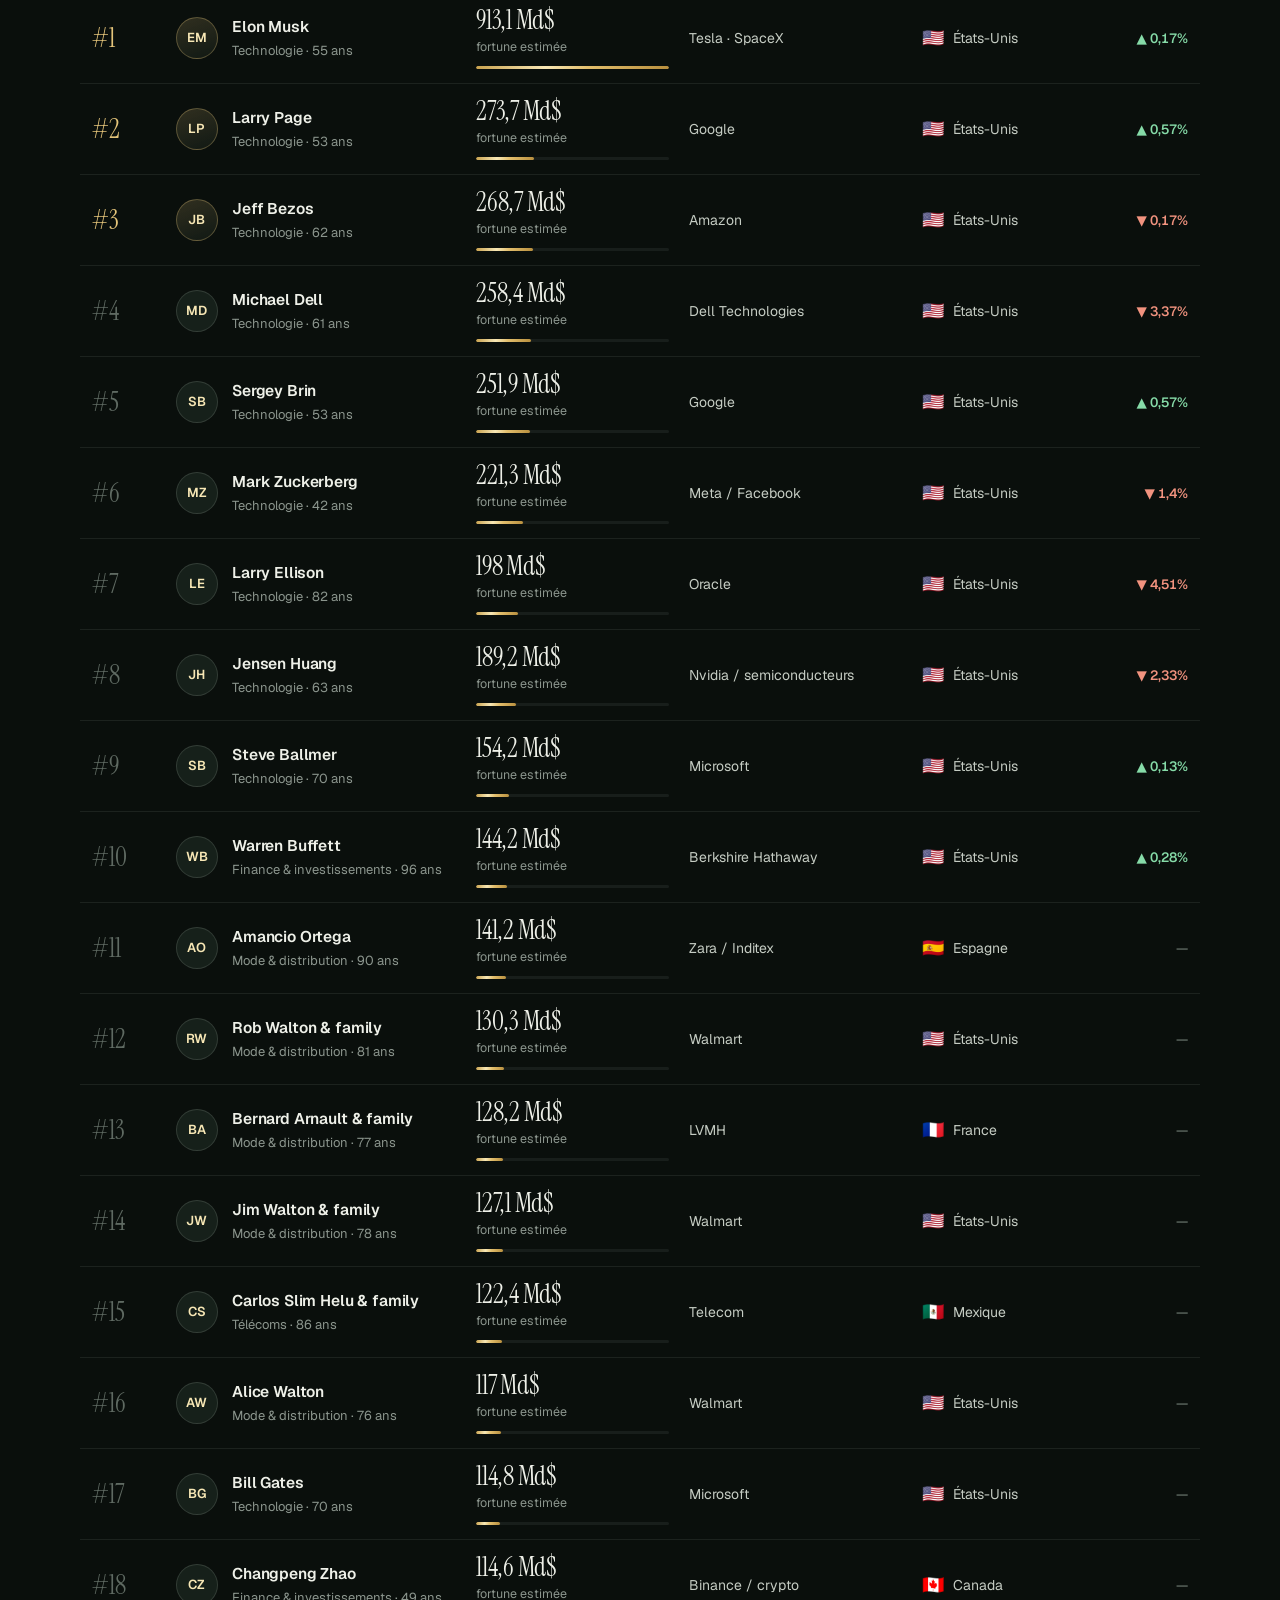
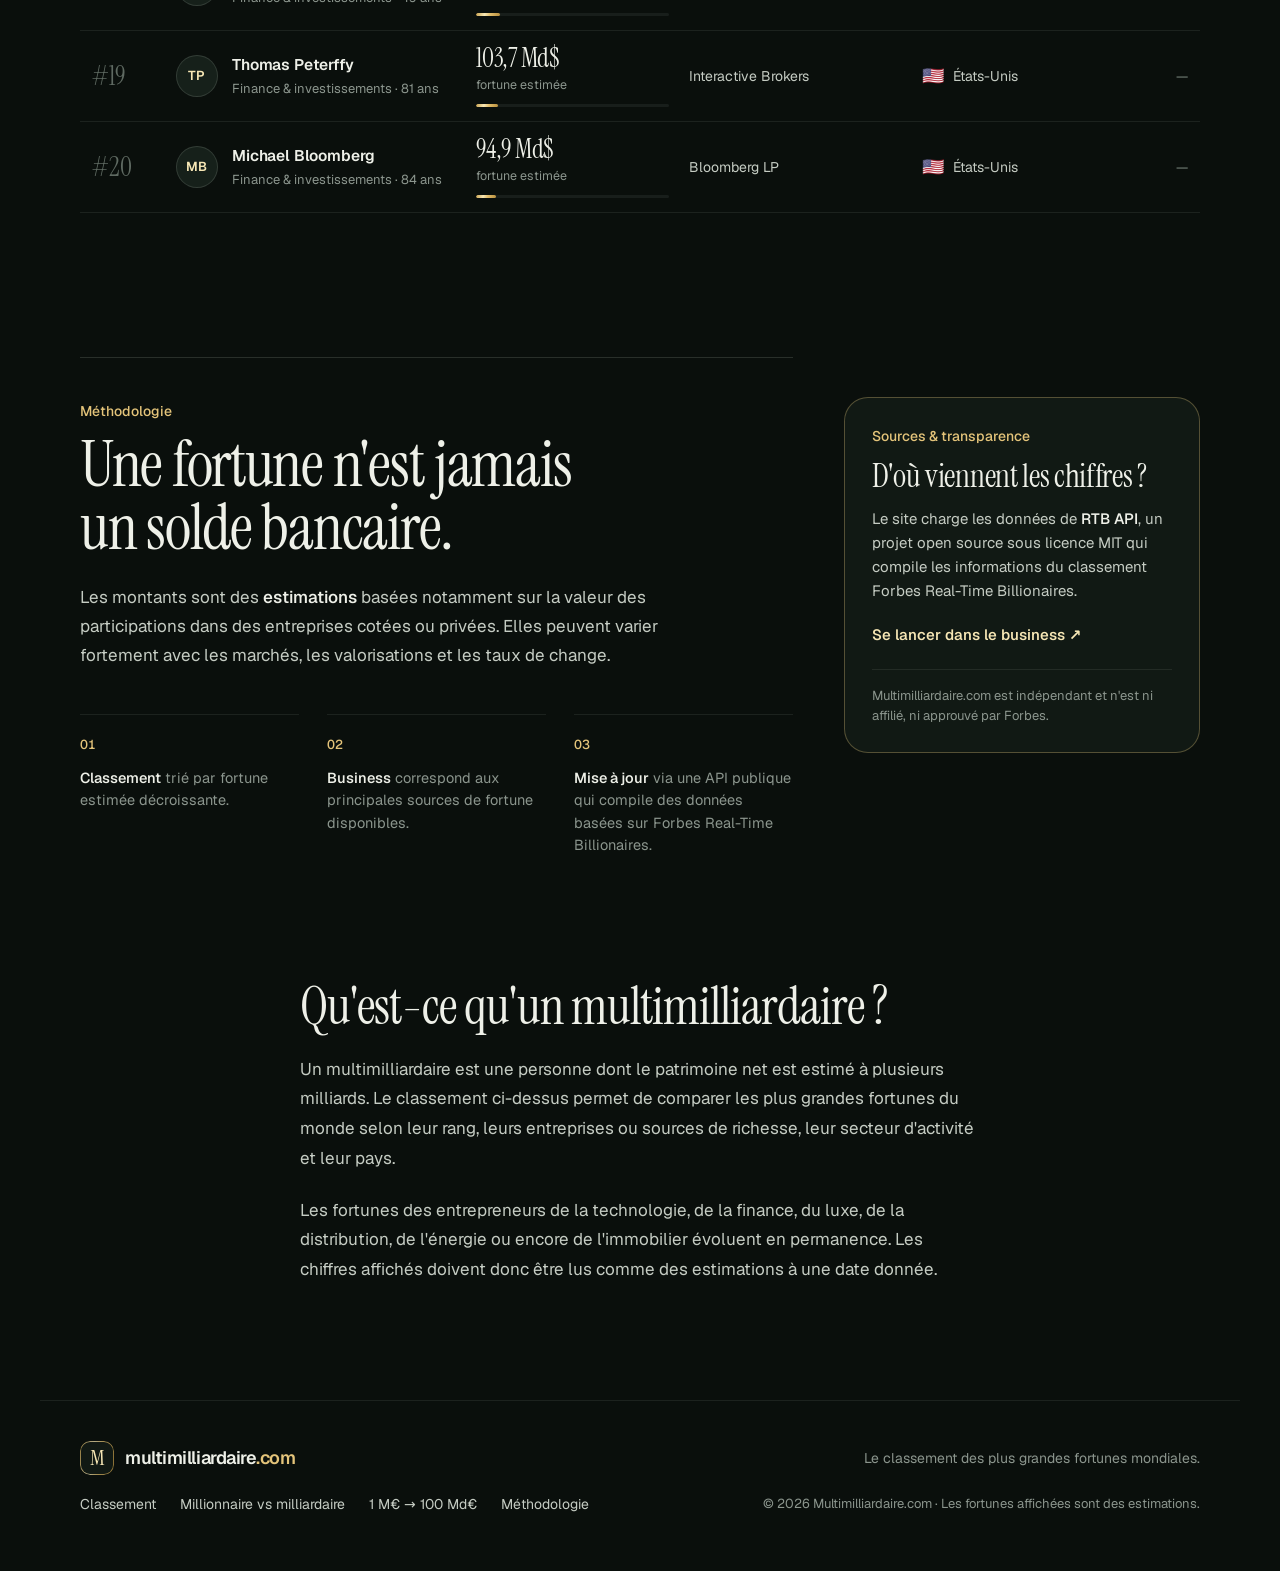
==== commit 85d6c9b6: "Add files via upload" ====
--- a/index.html
+++ b/index.html
@@ -20,7 +20,9 @@
   <meta name="twitter:image" content="https://multimilliardaire.com/og-image.png" />
   <link rel="icon" href="/favicon.svg" type="image/svg+xml" />
   <link rel="manifest" href="/site.webmanifest" />
-  <link rel="stylesheet" href="/style.css" />
+  <link rel="preload" href="/fonts/instrument-serif-latin-400-normal.woff2" as="font" type="font/woff2" crossorigin />
+  <link rel="preload" href="/fonts/geist-latin-wght-normal.woff2" as="font" type="font/woff2" crossorigin />
+  <link rel="stylesheet" href="/style.css?v=2" />
   <script type="application/ld+json">
   {
     "@context":"https://schema.org",
@@ -31,7 +33,7 @@
     "inLanguage":"fr-FR"
   }
   </script>
-  <script src="/navigation.js" defer></script>
+  <script src="/navigation.js?v=2" defer></script>
 </head>
 <body>
   <div class="noise" aria-hidden="true"></div>
@@ -51,6 +53,10 @@
           <a href="/difference-millionnaire-milliardaire/">
             <strong>Millionnaire vs milliardaire</strong>
             <small>La différence expliquée simplement</small>
+          </a>
+          <a href="/combien-de-milliardaires-en-france/">
+            <strong>Milliardaires en France</strong>
+            <small>Grandes fortunes françaises</small>
           </a>
           <a href="/#methodologie">
             <strong>Méthodologie</strong>
@@ -88,6 +94,7 @@
         <div class="mobile-menu-section">
           <span class="mobile-menu-label">Comprendre</span>
           <a href="/difference-millionnaire-milliardaire/">Millionnaire vs milliardaire <b>↗</b></a>
+          <a href="/combien-de-milliardaires-en-france/">Milliardaires en France <b>↗</b></a>
           <a href="/#methodologie">Méthodologie <b>↗</b></a>
         </div>
 
@@ -215,6 +222,6 @@
     <small>© <span id="year"></span> Multimilliardaire.com · Les fortunes affichées sont des estimations.</small>
   </footer>
 
-  <script src="/script.js" defer></script>
+  <script src="/script.js?v=2" defer></script>
 </body>
 </html>
--- a/style.css
+++ b/style.css
@@ -1,185 +1,1136 @@
-:root{
-  --bg:#090b0a;--panel:#101311;--panel-2:#151916;--text:#f2f5ef;--muted:#9ba39b;--line:#232923;
-  --gold:#d9b767;--gold-2:#f1d98a;--green:#8ed09d;--red:#ef8e82;--max:1240px;
-}
-*{box-sizing:border-box}html{scroll-behavior:smooth}body{margin:0;background:var(--bg);color:var(--text);font-family:Inter,ui-sans-serif,system-ui,-apple-system,BlinkMacSystemFont,"Segoe UI",sans-serif;-webkit-font-smoothing:antialiased;overflow-x:hidden}
-a{color:inherit;text-decoration:none}button,input,select{font:inherit}.sr-only{position:absolute;width:1px;height:1px;padding:0;margin:-1px;overflow:hidden;clip:rect(0,0,0,0);white-space:nowrap;border:0}.noise{position:fixed;inset:0;pointer-events:none;opacity:.025;z-index:50;background-image:url("data:image/svg+xml,%3Csvg viewBox='0 0 160 160' xmlns='http://www.w3.org/2000/svg'%3E%3Cfilter id='n'%3E%3CfeTurbulence type='fractalNoise' baseFrequency='.9' numOctaves='4' stitchTiles='stitch'/%3E%3C/filter%3E%3Crect width='100%25' height='100%25' filter='url(%23n)' opacity='.8'/%3E%3C/svg%3E")}.site-header{height:76px;display:flex;align-items:center;justify-content:space-between;max-width:var(--max);margin:auto;padding:0 24px;position:relative;z-index:10;border-bottom:1px solid rgba(255,255,255,.04)}.brand{display:flex;align-items:center;gap:10px;font-weight:800;letter-spacing:-.04em;font-size:20px}.brand-mark{display:grid;place-items:center;width:34px;height:34px;border:1px solid rgba(217,183,103,.4);border-radius:10px;background:linear-gradient(135deg,rgba(217,183,103,.18),rgba(217,183,103,.02));color:var(--gold-2);font-family:Georgia,serif;font-size:19px}.brand-dot{color:var(--gold)}.desktop-nav{display:flex;gap:30px;color:var(--muted);font-size:14px}.desktop-nav a:hover{color:#fff}.header-cta{font-size:13px;font-weight:700;padding:11px 14px;border:1px solid var(--line);border-radius:12px;background:#0f120f}.header-cta span{color:var(--gold);margin-left:5px}.hero{min-height:720px;max-width:var(--max);margin:auto;padding:96px 24px 80px;position:relative}.hero:before{content:"";position:absolute;width:600px;height:600px;right:-160px;top:-90px;background:radial-gradient(circle,rgba(217,183,103,.12),transparent 67%);filter:blur(12px);pointer-events:none}.hero-kicker,.eyebrow{font-size:12px;font-weight:800;letter-spacing:.16em;text-transform:uppercase;color:var(--gold-2)}.hero-kicker{display:flex;align-items:center;gap:10px}.pulse{width:7px;height:7px;border-radius:50%;background:var(--green);box-shadow:0 0 0 6px rgba(142,208,157,.09)}.hero h1{font-family:Georgia,"Times New Roman",serif;font-weight:500;letter-spacing:-.065em;line-height:.89;font-size:clamp(62px,8.2vw,118px);margin:30px 0 28px;max-width:900px}.hero h1 span{color:var(--gold-2);font-style:italic}.hero-copy{font-size:18px;line-height:1.7;color:#b6bdb5;max-width:630px}.hero-actions{display:flex;gap:12px;margin-top:32px}.button{display:inline-flex;align-items:center;justify-content:center;padding:14px 18px;border-radius:12px;font-weight:800;font-size:14px}.button.primary{background:var(--gold-2);color:#171407}.button.primary:hover{background:#ffe7a0}.button.ghost{border:1px solid var(--line);background:rgba(255,255,255,.02);color:#d5d9d3}.definition{margin-top:28px;color:#7f887f;font-size:12px;max-width:620px;line-height:1.6}.definition strong{color:#b9c1b8}.hero-orbit{position:absolute;right:20px;top:180px;width:420px;height:430px;pointer-events:none;opacity:.92}.orbit-line{position:absolute;border:1px solid rgba(217,183,103,.12);border-radius:50%;inset:20px}.orbit-2{inset:88px;border-style:dashed;transform:rotate(30deg)}.money-card{position:absolute;width:220px;padding:18px;border-radius:16px;border:1px solid rgba(255,255,255,.08);background:rgba(16,19,17,.82);backdrop-filter:blur(12px);box-shadow:0 18px 80px rgba(0,0,0,.2)}.money-card small{display:block;font-size:9px;letter-spacing:.15em;color:#7f887f;margin-bottom:9px}.money-card strong{display:block;font-size:16px;letter-spacing:-.02em}.money-card span{display:block;margin-top:6px;font-size:12px;color:var(--gold-2)}.mc-1{right:0;top:20px}.mc-2{left:12px;top:185px}.mc-3{right:10px;bottom:10px}.stats-wrap{border-top:1px solid var(--line);border-bottom:1px solid var(--line);background:#0c0f0d}.stats-grid{max-width:var(--max);margin:auto;display:grid;grid-template-columns:repeat(4,1fr)}.stats-grid article{padding:28px 24px;border-right:1px solid var(--line)}.stats-grid article:last-child{border-right:0}.stats-grid span,.stats-grid small{display:block;color:#7f887f;font-size:11px}.stats-grid strong{display:block;font-family:Georgia,serif;font-weight:500;font-size:32px;margin:7px 0 3px;color:#f5f2e7}.ranking{max-width:var(--max);margin:auto;padding:96px 24px}.section-heading{display:flex;justify-content:space-between;align-items:end;gap:40px;margin-bottom:34px}.section-heading h2,.method h2,.seo-copy h2{font-family:Georgia,serif;font-size:clamp(36px,4vw,55px);letter-spacing:-.045em;line-height:1.02;margin:10px 0 0;font-weight:500}.section-heading p{max-width:430px;color:var(--muted);line-height:1.6;font-size:14px}.toolbar{display:grid;grid-template-columns:2.1fr repeat(3,1fr);gap:10px;padding:12px;border:1px solid var(--line);border-radius:17px;background:#0d100e;position:sticky;top:10px;z-index:7;box-shadow:0 10px 50px rgba(0,0,0,.26)}.search-field{position:relative}.search-field svg{position:absolute;left:14px;top:50%;transform:translateY(-50%);width:17px;fill:none;stroke:#838b83;stroke-width:1.8}.toolbar input,.toolbar select{width:100%;height:48px;border:1px solid var(--line);background:#121512;color:#e9ede7;border-radius:11px;outline:none;padding:0 14px}.toolbar input{padding-left:42px}.toolbar input:focus,.toolbar select:focus{border-color:rgba(217,183,103,.55);box-shadow:0 0 0 3px rgba(217,183,103,.06)}.ranking-meta{display:flex;justify-content:space-between;align-items:center;margin:18px 3px 12px;color:#7e867e;font-size:12px}.status{display:flex;gap:8px;align-items:center}.status i{width:6px;height:6px;border-radius:50%;background:#919991}.status.ok i{background:var(--green);box-shadow:0 0 0 4px rgba(142,208,157,.08)}.status.warn i{background:var(--gold)}.table-shell{border:1px solid var(--line);border-radius:18px;overflow:hidden;background:#0d100e}.table-head,.rank-row{display:grid;grid-template-columns:74px minmax(210px,1.3fr) 150px minmax(200px,1.15fr) 150px 110px;align-items:center}.table-head{height:46px;padding:0 16px;background:#121512;border-bottom:1px solid var(--line);color:#727b72;font-size:10px;font-weight:800;text-transform:uppercase;letter-spacing:.1em}.rank-row{min-height:82px;padding:10px 16px;border-bottom:1px solid #1b201c;transition:background .16s ease}.rank-row:last-child{border-bottom:0}.rank-row:hover{background:#111511}.rank-num{font-family:Georgia,serif;font-size:18px;color:#6f786f}.person{display:flex;align-items:center;gap:13px;min-width:0}.avatar{width:42px;height:42px;border-radius:13px;background:linear-gradient(135deg,#1b211c,#111411);display:grid;place-items:center;border:1px solid #2a302b;color:var(--gold-2);font-size:12px;font-weight:900;flex:0 0 auto}.person-text{min-width:0}.person-name{font-weight:800;font-size:14px;white-space:nowrap;overflow:hidden;text-overflow:ellipsis}.person-sub{font-size:11px;color:#707970;margin-top:5px}.worth strong{font-family:Georgia,serif;font-size:19px;font-weight:500}.worth small{display:block;color:#707970;font-size:10px;margin-top:5px}.business{font-size:13px;line-height:1.4;color:#c3c9c1}.country{font-size:12px;color:#aeb5ad;display:flex;gap:8px;align-items:center}.flag{font-size:16px}.change{font-size:11px;font-weight:800}.change.up{color:var(--green)}.change.down{color:var(--red)}.change.flat{color:#777f77}.loading-row{min-height:220px;display:flex;align-items:center;justify-content:center;gap:12px;color:#858d85;font-size:13px}.spinner{width:18px;height:18px;border-radius:50%;border:2px solid #303730;border-top-color:var(--gold);animation:spin .8s linear infinite}@keyframes spin{to{transform:rotate(360deg)}}.empty{padding:70px 20px;text-align:center;color:#848d84}.pagination{display:flex;gap:7px;justify-content:center;flex-wrap:wrap;margin-top:24px}.pagination button{min-width:38px;height:38px;border:1px solid var(--line);border-radius:10px;background:#0f120f;color:#aab2aa;cursor:pointer}.pagination button:hover,.pagination button.active{border-color:rgba(217,183,103,.5);color:#171407;background:var(--gold-2)}.pagination button:disabled{opacity:.35;cursor:not-allowed}.method{max-width:var(--max);margin:0 auto;padding:30px 24px 96px;display:grid;grid-template-columns:1.55fr .7fr;gap:18px}.method-card,.source-card{border:1px solid var(--line);border-radius:22px;padding:38px;background:#0d100e}.method-card>p{color:#9ca49b;line-height:1.7;max-width:760px}.method-points{display:grid;grid-template-columns:repeat(3,1fr);gap:12px;margin-top:32px}.method-points div{padding:18px;border:1px solid #202620;border-radius:15px;background:#111511}.method-points b{color:var(--gold);font-family:Georgia,serif;font-size:20px}.method-points span{display:block;margin-top:18px;color:#8f988f;font-size:12px;line-height:1.55}.method-points strong{color:#e3e7e1}.source-card{background:linear-gradient(160deg,rgba(217,183,103,.12),#0d100e 42%)}.source-card>span{font-size:11px;text-transform:uppercase;letter-spacing:.13em;color:var(--gold)}.source-card h3{font-family:Georgia,serif;font-weight:500;font-size:30px;letter-spacing:-.03em;margin:15px 0}.source-card p{font-size:13px;color:#9ca49b;line-height:1.65}.source-card a{display:inline-block;margin:10px 0 26px;color:var(--gold-2);font-size:13px;font-weight:800}.source-card small{display:block;padding-top:18px;border-top:1px solid rgba(255,255,255,.08);color:#707970;line-height:1.5}.seo-copy{max-width:850px;margin:0 auto;padding:0 24px 100px}.seo-copy h2{font-size:40px}.seo-copy p{color:#929b92;line-height:1.8;font-size:14px}footer{border-top:1px solid var(--line);max-width:var(--max);margin:auto;padding:40px 24px 55px;display:grid;grid-template-columns:1fr 1fr;gap:16px;align-items:center;color:#7d857d;font-size:12px}.footer-brand{color:#e8ece5}footer p{text-align:right}footer>div{display:flex;gap:20px}footer>small{text-align:right}footer a:hover{color:#fff}
-@media(max-width:1000px){.hero-orbit{opacity:.22;right:-100px}.toolbar{grid-template-columns:1fr 1fr}.search-field{grid-column:1/-1}.table-head,.rank-row{grid-template-columns:58px minmax(180px,1.25fr) 130px minmax(180px,1fr) 120px}.table-head span:last-child,.rank-row>.change{display:none}.method{grid-template-columns:1fr}.stats-grid{grid-template-columns:repeat(2,1fr)}.stats-grid article:nth-child(2){border-right:0}.stats-grid article:nth-child(-n+2){border-bottom:1px solid var(--line)}}
-@media(max-width:700px){
-  .site-header{height:64px;padding:0 16px}
-  .brand{font-size:16.5px;gap:9px;white-space:nowrap;min-width:0}
-  .brand-mark{width:31px;height:31px;flex:0 0 auto}
-  .desktop-nav,.header-cta{display:none}
-
-  .hero{padding:54px 16px 46px;min-height:auto;overflow:hidden}
-  .hero-kicker{font-size:10px;letter-spacing:.13em;line-height:1.45}
-  .hero h1{font-size:clamp(42px,13vw,60px);line-height:.93;letter-spacing:-.055em;margin:22px 0 22px;max-width:100%}
-  .hero h1 span{font-size:.70em;letter-spacing:-.045em;white-space:nowrap}
-  .hero-copy{font-size:15px;line-height:1.65;max-width:100%;margin-right:0}
-  .hero-actions{flex-direction:column;align-items:stretch;gap:10px;margin-top:26px}
-  .button{width:100%;min-height:52px;padding:14px 16px}
-  .definition{margin-top:23px;max-width:100%;font-size:12px;line-height:1.65}
-  .hero-orbit{display:none}
-
-  .stats-grid{grid-template-columns:repeat(2,minmax(0,1fr))}
-  .stats-grid article{padding:20px 16px;min-width:0}
-  .stats-grid strong{font-size:25px;line-height:1.1}
-  .stats-grid span,.stats-grid small{line-height:1.35}
-
-  .ranking{padding:58px 12px 64px}
-  .section-heading{display:block;margin-bottom:24px}
-  .section-heading h2{font-size:clamp(34px,10vw,44px);line-height:1.02;text-wrap:balance}
-  .section-heading p{margin-top:16px;font-size:13px;line-height:1.6}
-
-  .toolbar{position:static;grid-template-columns:1fr 1fr;gap:8px;padding:8px;border-radius:14px;box-shadow:none}
-  .toolbar label{min-width:0}
-  .search-field{grid-column:1/-1}
-  .toolbar label:nth-child(4){grid-column:1/-1}
-  .toolbar input,.toolbar select{height:46px;border-radius:10px;font-size:13px;min-width:0}
-  .toolbar input{padding-left:40px}
-
-  .ranking-meta{align-items:flex-start;gap:7px;flex-direction:column;margin:15px 2px 12px;line-height:1.4}
-  .table-shell{border:0;border-radius:0;overflow:visible;background:transparent}
-  .table-head{display:none}
-  .ranking-rows{display:block}
-  .rank-row{
-    position:relative;
-    display:grid;
-    grid-template-columns:44px minmax(0,1fr) minmax(88px,auto);
-    grid-template-areas:"rank person worth" ". business business" ". country change";
-    column-gap:10px;
-    row-gap:10px;
-    min-height:0;
-    margin-bottom:10px;
-    padding:14px;
-    border:1px solid var(--line);
-    border-radius:16px;
-    background:#0d100e;
+/* ==========================================================
+   Multimilliardaire.com — feuille commune
+   Identité : l'encre et l'or des billets de banque.
+   Instrument Serif porte les titres et les montants,
+   Geist porte l'interface. Le motif guilloché (navigation.js)
+   est le seul ornement du site.
+   ========================================================== */
+
+/* ---------- Polices, servies par le site ---------- */
+@font-face {
+  font-family: "Instrument Serif";
+  font-style: normal;
+  font-weight: 400;
+  font-display: swap;
+  src: url("/fonts/instrument-serif-latin-400-normal.woff2") format("woff2");
+  unicode-range: U+0000-00FF, U+0131, U+0152-0153, U+02BB-02BC, U+02C6, U+02DA, U+02DC, U+0304, U+0308, U+0329, U+2000-206F, U+20AC, U+2122, U+2191, U+2193, U+2212, U+2215, U+FEFF, U+FFFD;
+}
+@font-face {
+  font-family: "Geist";
+  font-style: normal;
+  font-weight: 100 900;
+  font-display: swap;
+  src: url("/fonts/geist-latin-wght-normal.woff2") format("woff2");
+  unicode-range: U+0000-00FF, U+0131, U+0152-0153, U+02BB-02BC, U+02C6, U+02DA, U+02DC, U+0304, U+0308, U+0329, U+2000-206F, U+20AC, U+2122, U+2191, U+2193, U+2212, U+2215, U+FEFF, U+FFFD;
+}
+@font-face {
+  font-family: "Geist";
+  font-style: normal;
+  font-weight: 100 900;
+  font-display: swap;
+  src: url("/fonts/geist-latin-ext-wght-normal.woff2") format("woff2");
+  unicode-range: U+0100-02BA, U+02BD-02C5, U+02C7-02CC, U+02CE-02D7, U+02DD-02FF, U+0304, U+0308, U+0329, U+1D00-1DBF, U+1E00-1E9F, U+1EF2-1EFF, U+2020, U+20A0-20AB, U+20AD-20C0, U+2113, U+2C60-2C7F, U+A720-A7FF;
+}
+
+/* ---------- Jetons ---------- */
+:root {
+  /* Encre et papier */
+  --ink: #0a0f0c;
+  --ink-2: #0d1310;
+  --vault: #111914;
+  --vault-2: #16201a;
+  --line: rgba(214, 228, 216, .085);
+  --line-2: rgba(214, 228, 216, .15);
+  --paper: #eef0e8;
+  --paper-2: #c5ccc3;
+  --muted: #8b958d;
+  --faint: #5f6a62;
+
+  /* Or de feuille */
+  --gold: #e4c47a;
+  --gold-hi: #f7e7b5;
+  --gold-lo: #b88f3e;
+  --foil: linear-gradient(100deg, #c9a24e 0%, #f7e7b5 36%, #e2be6c 58%, #b88f3e 100%);
+  --gold-wash: rgba(228, 196, 122, .07);
+  --gold-line: rgba(228, 196, 122, .32);
+
+  /* Variations */
+  --up: #86dba8;
+  --down: #f2937f;
+
+  /* Hérités des anciennes feuilles (gardés pour les styles en ligne) */
+  --bg: var(--ink);
+  --panel: var(--vault);
+  --text: var(--paper);
+  --gold-2: var(--gold-hi);
+  --green: var(--up);
+  --red: var(--down);
+
+  --serif: "Instrument Serif", "Iowan Old Style", "Palatino Linotype", Georgia, serif;
+  --sans: "Geist", ui-sans-serif, system-ui, -apple-system, "Segoe UI", Roboto, sans-serif;
+
+  --max: 1200px;
+  --gutter: clamp(16px, 4vw, 40px);
+  --header: 68px;
+  --r-sm: 10px;
+  --r-md: 16px;
+  --r-lg: 24px;
+  --ease: cubic-bezier(.2, .7, .2, 1);
+}
+
+/* ---------- Base ---------- */
+*, *::before, *::after { box-sizing: border-box; }
+html { scroll-behavior: smooth; overflow-x: clip; -webkit-text-size-adjust: 100%; }
+body {
+  margin: 0;
+  background: var(--ink);
+  color: var(--paper);
+  font-family: var(--sans);
+  font-size: 16px;
+  line-height: 1.6;
+  font-feature-settings: "ss01" 0;
+  -webkit-font-smoothing: antialiased;
+  -moz-osx-font-smoothing: grayscale;
+  overflow-x: clip;
+  text-rendering: optimizeLegibility;
+}
+a { color: inherit; text-decoration: none; }
+button, input, select { font: inherit; color: inherit; }
+img, svg { display: block; max-width: 100%; }
+::selection { background: rgba(228, 196, 122, .3); color: #fff; }
+:focus-visible { outline: 2px solid var(--gold); outline-offset: 3px; border-radius: 6px; }
+.sr-only { position: absolute; width: 1px; height: 1px; padding: 0; margin: -1px; overflow: hidden; clip: rect(0, 0, 0, 0); white-space: nowrap; border: 0; }
+.noise { display: none; }
+
+/* Les petits libellés écrits en capitales dans le HTML sont
+   affichés en casse de phrase, sans toucher au texte. */
+.eyebrow, .money-card small {
+  display: inline-block;
+  text-transform: lowercase;
+}
+.eyebrow::first-letter, .money-card small::first-letter { text-transform: uppercase; }
+
+/* ==========================================================
+   En-tête
+   ========================================================== */
+.site-header {
+  position: sticky;
+  top: 0;
+  z-index: 60;
+  display: flex;
+  align-items: center;
+  gap: 24px;
+  height: var(--header);
+  max-width: none;
+  margin: 0;
+  padding: 0 max(var(--gutter), calc((100vw - var(--max)) / 2));
+  border-bottom: 1px solid var(--line);
+}
+/* Le flou est posé sur un pseudo-élément : posé sur l'en-tête,
+   il en ferait le repère du menu du téléphone (position: fixed),
+   qui se retrouverait coincé dans la barre. */
+.site-header::before {
+  content: "";
+  position: absolute;
+  inset: 0;
+  z-index: -1;
+  background: rgba(10, 15, 12, .8);
+  -webkit-backdrop-filter: saturate(140%) blur(18px);
+          backdrop-filter: saturate(140%) blur(18px);
+}
+
+.brand {
+  display: inline-flex;
+  align-items: center;
+  gap: 11px;
+  font-size: 18px;
+  font-weight: 600;
+  letter-spacing: -.025em;
+  white-space: nowrap;
+  min-width: 0;
+}
+.brand-mark {
+  position: relative;
+  display: grid;
+  place-items: center;
+  flex: none;
+  width: 34px;
+  height: 34px;
+  border-radius: 10px;
+  background: var(--vault);
+  color: var(--gold-hi);
+  font-family: var(--serif);
+  font-size: 22px;
+  line-height: 1;
+  font-weight: 400;
+}
+.brand-mark::after {
+  content: "";
+  position: absolute;
+  inset: 0;
+  border-radius: inherit;
+  padding: 1px;
+  background: var(--foil);
+  -webkit-mask: linear-gradient(#000 0 0) content-box, linear-gradient(#000 0 0);
+  -webkit-mask-composite: xor;
+          mask-composite: exclude;
+  opacity: .7;
+}
+.brand-dot { color: var(--gold); }
+
+/* Navigation d'ordinateur */
+.desktop-nav {
+  display: flex;
+  align-items: center;
+  justify-content: center;
+  gap: 4px;
+  flex: 1;
+}
+.nav-link {
+  display: inline-flex;
+  align-items: center;
+  gap: 6px;
+  min-height: 40px;
+  padding: 0 14px;
+  border-radius: 999px;
+  color: var(--paper-2);
+  font-size: 14px;
+  font-weight: 500;
+  white-space: nowrap;
+  cursor: pointer;
+  transition: color .2s var(--ease), background .2s var(--ease);
+}
+a.nav-link:hover,
+.nav-dropdown[open] > .nav-link,
+.nav-dropdown.contains-current > .nav-link { color: var(--paper); background: var(--vault); }
+.nav-link.is-current { color: var(--gold-hi); background: var(--gold-wash); }
+
+.nav-dropdown { position: relative; }
+.nav-dropdown summary { list-style: none; user-select: none; }
+.nav-dropdown summary::-webkit-details-marker { display: none; }
+.nav-chevron {
+  display: inline-block;
+  font-size: 13px;
+  line-height: 1;
+  color: var(--faint);
+  transform: translateY(-2px);
+  transition: transform .2s var(--ease);
+}
+.nav-dropdown[open] .nav-chevron { transform: translateY(1px) rotate(180deg); }
+
+.nav-dropdown-menu {
+  position: absolute;
+  top: calc(100% + 12px);
+  left: 50%;
+  z-index: 70;
+  width: 340px;
+  padding: 8px;
+  border: 1px solid var(--line-2);
+  border-radius: 20px;
+  background: rgba(17, 25, 20, .97);
+  box-shadow: 0 30px 80px -20px rgba(0, 0, 0, .7);
+  -webkit-backdrop-filter: blur(20px);
+          backdrop-filter: blur(20px);
+  transform: translateX(-50%);
+  animation: menuIn .22s var(--ease);
+}
+.nav-dropdown-wide .nav-dropdown-menu { width: 460px; }
+@keyframes menuIn { from { opacity: 0; transform: translate(-50%, -6px); } }
+
+.nav-menu-label {
+  display: block;
+  padding: 10px 12px 8px;
+  color: var(--muted);
+  font-size: 12.5px;
+  font-weight: 500;
+}
+.nav-dropdown-menu > a {
+  display: block;
+  padding: 12px;
+  border-radius: 13px;
+  transition: background .18s var(--ease);
+}
+.nav-dropdown-menu > a:hover,
+.nav-dropdown-menu > a.is-current { background: var(--vault-2); }
+.nav-dropdown-menu strong { display: block; color: var(--paper); font-size: 14.5px; font-weight: 550; line-height: 1.3; }
+.nav-dropdown-menu small { display: block; margin-top: 3px; color: var(--muted); font-size: 13px; line-height: 1.4; }
+.nav-dropdown-menu > a.is-current strong { color: var(--gold-hi); }
+
+.amounts-menu-grid { display: grid; grid-template-columns: repeat(2, minmax(0, 1fr)); gap: 4px; }
+.amounts-menu-grid a {
+  display: flex;
+  align-items: center;
+  gap: 12px;
+  padding: 10px;
+  border-radius: 13px;
+  transition: background .18s var(--ease);
+}
+.amounts-menu-grid a:hover,
+.amounts-menu-grid a.is-current { background: var(--vault-2); }
+.amounts-menu-grid span {
+  display: grid;
+  place-items: center;
+  flex: 0 0 64px;
+  height: 40px;
+  border-radius: 10px;
+  background: var(--ink-2);
+  border: 1px solid var(--line-2);
+  color: var(--gold-hi);
+  font-family: var(--serif);
+  font-size: 18px;
+  line-height: 1;
+}
+.amounts-menu-grid a.is-current span { border-color: var(--gold-line); }
+.amounts-menu-grid small { color: var(--paper-2); font-size: 13px; line-height: 1.3; }
+
+.header-cta {
+  display: inline-flex;
+  align-items: center;
+  gap: 6px;
+  min-height: 40px;
+  padding: 0 16px;
+  border: 1px solid var(--line-2);
+  border-radius: 999px;
+  color: var(--paper);
+  font-size: 13.5px;
+  font-weight: 550;
+  white-space: nowrap;
+  transition: border-color .2s var(--ease), background .2s var(--ease);
+}
+.header-cta span { color: var(--gold); }
+.header-cta:hover { border-color: var(--gold-line); background: var(--gold-wash); }
+
+.mobile-menu-toggle, .mobile-menu { display: none; }
+
+/* ==========================================================
+   Boutons
+   ========================================================== */
+.button {
+  display: inline-flex;
+  align-items: center;
+  justify-content: center;
+  gap: 8px;
+  min-height: 52px;
+  padding: 0 24px;
+  border-radius: 999px;
+  font-size: 15px;
+  font-weight: 600;
+  letter-spacing: -.01em;
+  transition: transform .2s var(--ease), box-shadow .3s var(--ease), background .2s var(--ease), border-color .2s var(--ease);
+}
+.button.primary {
+  background: var(--foil);
+  color: #1a1506;
+  box-shadow: 0 1px 0 rgba(255, 255, 255, .35) inset, 0 12px 32px -14px rgba(228, 196, 122, .55);
+}
+.button.primary:hover { box-shadow: 0 1px 0 rgba(255, 255, 255, .35) inset, 0 16px 40px -14px rgba(228, 196, 122, .75); }
+.button.primary:active { transform: translateY(1px); }
+.button.ghost {
+  border: 1px solid var(--line-2);
+  color: var(--paper);
+  background: transparent;
+}
+.button.ghost:hover { border-color: var(--gold-line); background: var(--gold-wash); }
+
+/* ==========================================================
+   Accueil : en-tête de page
+   ========================================================== */
+.hero {
+  display: grid;
+  grid-template-columns: minmax(0, 1.12fr) minmax(0, .88fr);
+  grid-template-areas:
+    "kicker  kicker"
+    "title   title"
+    "copy    billet"
+    "actions billet"
+    "def     billet";
+  column-gap: clamp(32px, 5vw, 72px);
+  align-items: start;
+  max-width: var(--max);
+  margin: 0 auto;
+  padding: clamp(56px, 8vw, 104px) var(--gutter) clamp(56px, 7vw, 96px);
+  position: relative;
+}
+.hero-kicker {
+  grid-area: kicker;
+  display: inline-flex;
+  align-items: center;
+  gap: 10px;
+  color: var(--paper-2);
+  font-size: 14px;
+  font-weight: 500;
+}
+.pulse {
+  position: relative;
+  width: 8px;
+  height: 8px;
+  border-radius: 50%;
+  background: var(--up);
+}
+.pulse::after {
+  content: "";
+  position: absolute;
+  inset: -4px;
+  border-radius: 50%;
+  border: 1px solid var(--up);
+  opacity: .35;
+}
+.hero h1 {
+  grid-area: title;
+  margin: 28px 0 0;
+  font-family: var(--serif);
+  font-weight: 400;
+  font-size: clamp(58px, 8.2vw, 118px);
+  line-height: .92;
+  letter-spacing: -.025em;
+}
+.hero h1 span,
+.guide-hero h1 span {
+  background: var(--foil);
+  -webkit-background-clip: text;
+          background-clip: text;
+  color: transparent;
+  -webkit-box-decoration-break: clone;
+          box-decoration-break: clone;
+}
+.hero-copy {
+  grid-area: copy;
+  max-width: 34em;
+  margin: 32px 0 0;
+  color: var(--paper-2);
+  font-size: clamp(17px, 1.5vw, 19px);
+  line-height: 1.6;
+}
+.hero-actions { grid-area: actions; display: flex; flex-wrap: wrap; gap: 12px; margin-top: 36px; }
+.definition {
+  grid-area: def;
+  max-width: 36em;
+  margin: 28px 0 0;
+  padding-top: 20px;
+  border-top: 1px solid var(--line);
+  color: var(--muted);
+  font-size: 14px;
+  line-height: 1.6;
+}
+.definition strong { color: var(--paper); font-weight: 550; }
+
+/* Le billet : la seule pièce ornée de la page */
+.hero-orbit {
+  grid-area: billet;
+  align-self: start;
+  display: grid;
+  grid-template-columns: 1fr 1fr;
+  gap: 12px;
+  /* Le billet remonte à hauteur de la dernière ligne du titre */
+  margin-top: calc(-1 * clamp(40px, 7.4vw, 108px));
+}
+.orbit-line { display: none; }
+
+.money-card {
+  position: relative;
+  padding: 18px 20px;
+  border: 1px solid var(--line-2);
+  border-radius: var(--r-md);
+  background: var(--ink-2);
+}
+.money-card small {
+  display: block;
+  width: fit-content;
+  color: var(--muted);
+  font-size: 13px;
+  font-weight: 500;
+}
+.money-card strong {
+  display: block;
+  margin-top: 8px;
+  font-size: 17px;
+  font-weight: 600;
+  letter-spacing: -.015em;
+}
+.money-card span { display: block; margin-top: 4px; color: var(--paper-2); font-size: 13.5px; line-height: 1.45; }
+.mc-3 strong { font-family: var(--serif); font-weight: 400; font-size: 34px; line-height: 1; letter-spacing: -.01em; }
+
+.money-card.mc-1 {
+  grid-column: 1 / -1;
+  display: grid;
+  grid-template-columns: minmax(0, 1fr);
+  grid-template-rows: auto auto 1fr auto;
+  min-height: 300px;
+  padding: 26px 28px 24px;
+  border: 0;
+  border-radius: 28px;
+  overflow: hidden;
+  isolation: isolate;
+  background:
+    radial-gradient(120% 90% at 100% 0%, rgba(228, 196, 122, .16), transparent 55%),
+    radial-gradient(90% 80% at 0% 100%, rgba(134, 219, 168, .07), transparent 60%),
+    linear-gradient(160deg, #15201a, #0e1511 60%);
+  box-shadow:
+    0 0 0 1px rgba(228, 196, 122, .22),
+    0 40px 90px -40px rgba(0, 0, 0, .9),
+    0 0 120px -50px rgba(228, 196, 122, .35);
+}
+/* Double filet intérieur, comme le cadre d'un billet */
+.mc-1::before {
+  content: "";
+  position: absolute;
+  inset: 10px;
+  z-index: 1;
+  border: 1px solid rgba(228, 196, 122, .16);
+  border-radius: 20px;
+  box-shadow: inset 0 0 0 3px rgba(10, 15, 12, .4), inset 0 0 0 4px rgba(228, 196, 122, .08);
+  pointer-events: none;
+}
+.money-card.mc-1 small { grid-row: 1; position: relative; z-index: 2; color: var(--gold); font-size: 14px; }
+.money-card.mc-1 strong {
+  grid-row: 4;
+  align-self: end;
+  position: relative;
+  z-index: 2;
+  margin: 0;
+  font-family: var(--serif);
+  font-size: clamp(34px, 3.4vw, 46px);
+  font-weight: 400;
+  line-height: 1;
+  letter-spacing: -.01em;
+}
+.money-card.mc-1 span {
+  grid-row: 2;
+  justify-self: start;
+  position: relative;
+  z-index: 2;
+  margin: 12px 0 0;
+  font-family: var(--serif);
+  font-size: clamp(44px, 4.4vw, 60px);
+  line-height: 1;
+  background: var(--foil);
+  -webkit-background-clip: text;
+          background-clip: text;
+  color: transparent;
+  font-variant-numeric: lining-nums;
+  white-space: nowrap;
+}
+
+/* Le motif guilloché (injecté par navigation.js) */
+.guilloche {
+  position: absolute;
+  z-index: 0;
+  pointer-events: none;
+  color: var(--gold);
+}
+.guilloche path { fill: none; stroke: currentColor; stroke-width: .7; vector-effect: non-scaling-stroke; }
+.mc-1 .guilloche {
+  width: 500px;
+  height: 500px;
+  right: -190px;
+  bottom: -210px;
+  opacity: .75;
+  /* La rosace s'efface vers la gauche : le texte reste lisible */
+  -webkit-mask-image: linear-gradient(105deg, transparent 18%, #000 52%);
+          mask-image: linear-gradient(105deg, transparent 18%, #000 52%);
+}
+.guilloche.draw path {
+  stroke-dasharray: 1;
+  stroke-dashoffset: 1;
+  animation: trace 2.4s var(--ease) forwards;
+  animation-delay: calc(var(--i) * 45ms + 150ms);
+}
+@keyframes trace { to { stroke-dashoffset: 0; } }
+
+/* ==========================================================
+   Chiffres clés
+   ========================================================== */
+.stats-wrap { border-top: 1px solid var(--line); border-bottom: 1px solid var(--line); background: var(--ink-2); }
+.stats-grid {
+  display: grid;
+  grid-template-columns: repeat(4, minmax(0, 1fr));
+  max-width: var(--max);
+  margin: 0 auto;
+  padding: 0 var(--gutter);
+}
+.stats-grid article { padding: 32px 28px 30px; border-left: 1px solid var(--line); }
+.stats-grid article:first-child { border-left: 0; padding-left: 0; }
+.stats-grid span { display: block; color: var(--paper-2); font-size: 14px; font-weight: 500; }
+.stats-grid strong {
+  display: block;
+  margin: 10px 0 4px;
+  font-family: var(--serif);
+  font-size: clamp(34px, 3.6vw, 48px);
+  font-weight: 400;
+  line-height: 1;
+  letter-spacing: -.01em;
+  color: var(--paper);
+  white-space: nowrap;
+}
+.stats-grid small { display: block; color: var(--muted); font-size: 13px; }
+
+/* ==========================================================
+   Classement
+   ========================================================== */
+.ranking { max-width: var(--max); margin: 0 auto; padding: clamp(64px, 9vw, 112px) var(--gutter); }
+
+.section-heading {
+  display: flex;
+  justify-content: space-between;
+  align-items: flex-end;
+  gap: 40px;
+  margin-bottom: 32px;
+}
+.eyebrow { color: var(--gold); font-size: 14px; font-weight: 500; }
+.section-heading h2,
+.method h2,
+.seo-copy h2 {
+  margin: 10px 0 0;
+  font-family: var(--serif);
+  font-weight: 400;
+  font-size: clamp(40px, 5vw, 68px);
+  line-height: .98;
+  letter-spacing: -.02em;
+  text-wrap: balance;
+}
+.section-heading p { max-width: 26em; margin: 0; color: var(--muted); font-size: 15px; line-height: 1.6; }
+
+/* Barre de recherche et filtres, collée sous l'en-tête */
+.toolbar {
+  position: sticky;
+  top: calc(var(--header) + 10px);
+  z-index: 20;
+  display: grid;
+  grid-template-columns: minmax(0, 2fr) repeat(3, minmax(0, 1fr));
+  gap: 8px;
+  padding: 8px;
+  border: 1px solid var(--line-2);
+  border-radius: 20px;
+  background: rgba(17, 25, 20, .82);
+  -webkit-backdrop-filter: blur(18px);
+          backdrop-filter: blur(18px);
+  box-shadow: 0 20px 50px -24px rgba(0, 0, 0, .8);
+}
+.toolbar label { position: relative; min-width: 0; }
+.search-field svg {
+  position: absolute;
+  left: 16px;
+  top: 50%;
+  width: 18px;
+  height: 18px;
+  transform: translateY(-50%);
+  fill: none;
+  stroke: var(--muted);
+  stroke-width: 1.8;
+  stroke-linecap: round;
+  pointer-events: none;
+}
+.toolbar input,
+.toolbar select {
+  width: 100%;
+  height: 48px;
+  padding: 0 16px;
+  border: 1px solid transparent;
+  border-radius: 13px;
+  background: var(--ink-2);
+  color: var(--paper);
+  font-size: 15px;
+  outline: none;
+  transition: border-color .2s var(--ease), background .2s var(--ease);
+}
+.toolbar input { padding-left: 44px; }
+.toolbar input::placeholder { color: var(--faint); }
+.toolbar select {
+  -webkit-appearance: none;
+          appearance: none;
+  padding-right: 38px;
+  background-image: url("data:image/svg+xml,%3Csvg xmlns='http://www.w3.org/2000/svg' viewBox='0 0 16 16' fill='none' stroke='%238b958d' stroke-width='1.6' stroke-linecap='round' stroke-linejoin='round'%3E%3Cpath d='m4 6 4 4 4-4'/%3E%3C/svg%3E");
+  background-repeat: no-repeat;
+  background-position: right 14px center;
+  background-size: 14px;
+  cursor: pointer;
+  text-overflow: ellipsis;
+}
+.toolbar select option { background: var(--vault); color: var(--paper); }
+.toolbar input:hover, .toolbar select:hover { background-color: var(--vault-2); }
+.toolbar input:focus, .toolbar select:focus { border-color: var(--gold-line); background-color: var(--vault-2); }
+.toolbar input::-webkit-search-cancel-button { filter: grayscale(1) brightness(1.6); }
+
+.ranking-meta {
+  display: flex;
+  justify-content: space-between;
+  align-items: center;
+  gap: 16px;
+  margin: 20px 4px 10px;
+  color: var(--muted);
+  font-size: 13.5px;
+  font-variant-numeric: tabular-nums;
+}
+.status { display: inline-flex; align-items: center; gap: 8px; }
+.status i { width: 7px; height: 7px; border-radius: 50%; background: var(--faint); }
+.status.ok i { background: var(--up); box-shadow: 0 0 0 4px rgba(134, 219, 168, .12); }
+.status.warn i { background: var(--gold); }
+
+/* Le tableau : des lignes, pas des cartes */
+.table-shell { border-top: 1px solid var(--line-2); }
+.table-head,
+.rank-row {
+  display: grid;
+  grid-template-columns: 64px minmax(220px, 1.45fr) minmax(150px, 1fr) minmax(180px, 1.1fr) 150px 96px;
+  column-gap: 20px;
+  align-items: center;
+}
+.table-head {
+  height: 48px;
+  padding: 0 12px;
+  border-bottom: 1px solid var(--line);
+  color: var(--muted);
+  font-size: 13px;
+  font-weight: 500;
+}
+.table-head span:last-child { text-align: right; }
+
+.rank-row {
+  grid-template-rows: auto auto;
+  min-height: 80px;
+  padding: 14px 12px;
+  border-bottom: 1px solid var(--line);
+  transition: background .18s var(--ease);
+}
+.rank-row > * { grid-row: 1 / span 2; }
+.rank-row:hover { background: rgba(214, 228, 216, .025); }
+
+.rank-num {
+  font-family: var(--serif);
+  font-size: 26px;
+  line-height: 1;
+  color: var(--faint);
+  font-variant-numeric: tabular-nums lining-nums;
+}
+.rank-row.podium .rank-num { color: var(--gold); }
+
+.person { display: flex; align-items: center; gap: 14px; min-width: 0; }
+.avatar {
+  display: grid;
+  place-items: center;
+  flex: none;
+  width: 42px;
+  height: 42px;
+  border-radius: 50%;
+  background: var(--vault-2);
+  border: 1px solid var(--line-2);
+  color: var(--gold-hi);
+  font-size: 13px;
+  font-weight: 600;
+  letter-spacing: .02em;
+}
+.rank-row.podium .avatar { border-color: var(--gold-line); background: linear-gradient(160deg, rgba(228, 196, 122, .18), var(--vault)); }
+.person-text { min-width: 0; }
+.person-name {
+  overflow: hidden;
+  font-size: 15.5px;
+  font-weight: 600;
+  letter-spacing: -.01em;
+  white-space: nowrap;
+  text-overflow: ellipsis;
+}
+.person-sub {
+  margin-top: 2px;
+  overflow: hidden;
+  color: var(--muted);
+  font-size: 13px;
+  white-space: nowrap;
+  text-overflow: ellipsis;
+}
+
+.worth { grid-row: 1; align-self: end; }
+.worth strong {
+  display: block;
+  font-family: var(--serif);
+  font-size: 26px;
+  font-weight: 400;
+  line-height: 1;
+  letter-spacing: -.01em;
+  white-space: nowrap;
+  font-variant-numeric: lining-nums;
+}
+.worth small { display: block; margin-top: 4px; color: var(--muted); font-size: 12.5px; }
+
+/* Barre proportionnelle à la fortune du n°1 */
+.worth-bar {
+  grid-column: 3;
+  grid-row: 2;
+  align-self: start;
+  position: relative;
+  height: 3px;
+  margin-top: 9px;
+  border-radius: 3px;
+  background: rgba(214, 228, 216, .07);
+  overflow: hidden;
+}
+.worth-bar::after {
+  content: "";
+  position: absolute;
+  inset: 0 auto 0 0;
+  width: max(var(--w, 0%), 3px);
+  border-radius: inherit;
+  background: var(--foil);
+}
+
+.business { color: var(--paper-2); font-size: 14px; line-height: 1.45; min-width: 0; }
+.country { display: flex; align-items: center; gap: 9px; color: var(--paper-2); font-size: 14px; min-width: 0; }
+.country span:last-child { overflow: hidden; white-space: nowrap; text-overflow: ellipsis; }
+.flag { font-size: 18px; line-height: 1; }
+
+.change {
+  justify-self: end;
+  font-size: 13.5px;
+  font-weight: 550;
+  font-variant-numeric: tabular-nums;
+  white-space: nowrap;
+}
+.change.up { color: var(--up); }
+.change.down { color: var(--down); }
+.change.flat { color: var(--faint); }
+
+.loading-row { display: flex; align-items: center; justify-content: center; gap: 12px; min-height: 240px; color: var(--muted); font-size: 14px; }
+.spinner { width: 18px; height: 18px; border: 2px solid var(--line-2); border-top-color: var(--gold); border-radius: 50%; animation: spin .8s linear infinite; }
+@keyframes spin { to { transform: rotate(360deg); } }
+.empty { padding: 80px 20px; color: var(--muted); text-align: center; }
+
+.pagination { display: flex; flex-wrap: wrap; justify-content: center; align-items: center; gap: 6px; margin-top: 32px; }
+.pagination span { color: var(--faint); padding: 0 4px; }
+.pagination button {
+  min-width: 42px;
+  height: 42px;
+  padding: 0 12px;
+  border: 1px solid var(--line-2);
+  border-radius: 999px;
+  background: transparent;
+  color: var(--paper-2);
+  font-size: 14px;
+  font-variant-numeric: tabular-nums;
+  cursor: pointer;
+  transition: border-color .18s var(--ease), background .18s var(--ease), color .18s var(--ease);
+}
+.pagination button:hover { border-color: var(--gold-line); color: var(--paper); }
+.pagination button.active { border-color: transparent; background: var(--foil); color: #1a1506; font-weight: 600; }
+.pagination button:disabled { opacity: .3; cursor: not-allowed; }
+
+/* ==========================================================
+   Méthodologie et texte
+   ========================================================== */
+.method {
+  display: grid;
+  grid-template-columns: minmax(0, 1.6fr) minmax(0, .8fr);
+  gap: clamp(24px, 4vw, 56px);
+  max-width: var(--max);
+  margin: 0 auto;
+  padding: 0 var(--gutter) clamp(72px, 9vw, 120px);
+}
+.method-card { padding-top: 40px; border-top: 1px solid var(--line-2); }
+.method-card > p { max-width: 38em; margin: 24px 0 0; color: var(--paper-2); font-size: 17px; line-height: 1.7; }
+.method-card > p strong { color: var(--paper); font-weight: 550; }
+.method-points { display: grid; grid-template-columns: repeat(3, minmax(0, 1fr)); gap: 28px; margin-top: 44px; }
+.method-points div { padding-top: 16px; border-top: 1px solid var(--line); }
+.method-points b { color: var(--gold); font-size: 13px; font-weight: 500; font-variant-numeric: tabular-nums; }
+.method-points span { display: block; margin-top: 10px; color: var(--muted); font-size: 14.5px; line-height: 1.55; }
+.method-points strong { color: var(--paper); font-weight: 550; }
+
+.source-card {
+  align-self: start;
+  margin-top: 40px;
+  padding: 28px;
+  border-radius: var(--r-lg);
+  background: var(--vault);
+  box-shadow: 0 0 0 1px var(--gold-line) inset;
+}
+.source-card > span { display: block; color: var(--gold); font-size: 14px; font-weight: 500; }
+.source-card h3 { margin: 12px 0 14px; font-family: var(--serif); font-size: 32px; font-weight: 400; line-height: 1.05; letter-spacing: -.01em; }
+.source-card p { margin: 0; color: var(--paper-2); font-size: 15px; line-height: 1.6; }
+.source-card p strong { color: var(--paper); font-weight: 550; }
+.source-card a { display: inline-flex; margin: 20px 0 22px; color: var(--gold-hi); font-size: 15px; font-weight: 550; }
+.source-card a:hover { text-decoration: underline; text-underline-offset: 4px; }
+.source-card small { display: block; padding-top: 16px; border-top: 1px solid var(--line); color: var(--muted); font-size: 13px; line-height: 1.5; }
+
+.seo-copy { max-width: 760px; margin: 0 auto; padding: 0 var(--gutter) clamp(72px, 9vw, 120px); }
+.seo-copy h2 { font-size: clamp(36px, 4.2vw, 52px); }
+.seo-copy p { margin: 22px 0 0; color: var(--paper-2); font-size: 17px; line-height: 1.75; }
+
+/* ==========================================================
+   Pied de page
+   ========================================================== */
+footer {
+  display: grid;
+  grid-template-columns: 1fr auto;
+  gap: 18px 40px;
+  align-items: center;
+  max-width: var(--max);
+  margin: 0 auto;
+  padding: 40px var(--gutter) 56px;
+  border-top: 1px solid var(--line);
+  color: var(--muted);
+  font-size: 14px;
+}
+.footer-brand { color: var(--paper); }
+footer p { margin: 0; text-align: right; }
+footer > div { display: flex; flex-wrap: wrap; gap: 8px 24px; }
+footer > div a { color: var(--paper-2); }
+footer > div a:hover { color: var(--gold-hi); }
+footer > small { text-align: right; font-size: 13px; }
+
+/* ==========================================================
+   Moyens écrans
+   ========================================================== */
+@media (max-width: 1100px) {
+  .table-head,
+  .rank-row { grid-template-columns: 52px minmax(200px, 1.4fr) minmax(140px, 1fr) minmax(150px, 1fr) 130px; }
+  .table-head span:last-child,
+  .rank-row > .change { display: none; }
+  .hero { grid-template-columns: minmax(0, 1fr) minmax(0, .9fr); }
+}
+
+@media (max-width: 1040px) {
+  .site-header { gap: 14px; }
+  .nav-link { padding: 0 11px; font-size: 13.5px; }
+  .header-cta { padding: 0 13px; font-size: 13px; }
+}
+
+/* ==========================================================
+   Menu du téléphone
+   ========================================================== */
+@media (max-width: 900px) {
+  :root { --header: 62px; }
+  body.mobile-nav-open { overflow: hidden; }
+  .desktop-nav, .header-cta { display: none !important; }
+  .brand { font-size: 17px; gap: 10px; }
+  .brand-mark { width: 32px; height: 32px; font-size: 20px; }
+
+  .mobile-menu-toggle {
+    position: relative;
+    display: grid;
+    place-items: center;
+    width: 42px;
+    height: 42px;
+    margin-left: auto;
+    padding: 0;
+    border: 1px solid var(--line-2);
+    border-radius: 999px;
+    background: transparent;
+    cursor: pointer;
   }
-  .rank-row:last-child{border-bottom:1px solid var(--line);margin-bottom:0}
-  .rank-row:hover{background:#0f130f}
-  .rank-num{grid-area:rank;width:40px;height:40px;display:grid;place-items:center;align-self:start;border:1px solid #2a302b;border-radius:12px;background:#121612;color:var(--gold-2);font-size:15px}
-  .person{grid-area:person;min-width:0;gap:10px}
-  .avatar{width:38px;height:38px;border-radius:11px;font-size:11px}
-  .person-name{font-size:13px;line-height:1.25;white-space:nowrap;overflow:hidden;text-overflow:ellipsis}
-  .person-sub{font-size:10px;line-height:1.35;margin-top:4px;white-space:nowrap;overflow:hidden;text-overflow:ellipsis}
-  .worth{grid-area:worth;text-align:right;align-self:center;min-width:88px}
-  .worth strong{font-size:17px;white-space:nowrap}
-  .worth small{font-size:9px;margin-top:3px}
-  .rank-row>.business{display:block!important;grid-area:business;padding:10px 11px;border:1px solid #202620;border-radius:10px;background:#111511;font-size:12px;line-height:1.45;color:#c9cec8;min-width:0;overflow-wrap:anywhere}
-  .business:before{content:"Business / source";display:block;margin-bottom:4px;color:#697269;font-size:9px;font-weight:800;letter-spacing:.09em;text-transform:uppercase}
-  .rank-row>.country{display:flex!important;grid-area:country;font-size:11px;gap:6px;min-width:0}
-  .country span:last-child{white-space:nowrap;overflow:hidden;text-overflow:ellipsis}
-  .flag{font-size:15px}
-  .rank-row>.change{display:flex!important;grid-area:change;justify-self:end;align-items:center;font-size:10px;padding:6px 8px;border:1px solid #202620;border-radius:999px;background:#111511;white-space:nowrap}
-
-  .loading-row{min-height:180px;border:1px solid var(--line);border-radius:16px;background:#0d100e}
-  .empty{padding:45px 18px;border:1px solid var(--line);border-radius:16px;background:#0d100e}
-  .pagination{gap:6px;margin-top:20px}
-  .pagination button{min-width:36px;height:36px;border-radius:9px;font-size:12px}
-
-  .method{padding:10px 12px 64px}
-  .method-card,.source-card{padding:24px 18px;border-radius:18px}
-  .method h2{font-size:clamp(33px,10vw,43px)}
-  .method-points{grid-template-columns:1fr;gap:9px;margin-top:24px}
-  .method-points div{padding:16px}
-  .source-card h3{font-size:27px}
-
-  .seo-copy{padding:0 16px 64px}
-  .seo-copy h2{font-size:32px;line-height:1.08}
-  .seo-copy p{font-size:13px;line-height:1.7}
-
-  footer{grid-template-columns:1fr;padding:32px 16px 42px;gap:14px}
-  footer p,footer>small{text-align:left}
-  footer>div{flex-wrap:wrap;gap:14px 18px}
-}
-
-@media(max-width:390px){
-  .site-header{padding:0 13px}
-  .brand{font-size:15.5px}
-  .brand-mark{width:29px;height:29px}
-  .hero{padding-left:13px;padding-right:13px}
-  .hero h1{font-size:clamp(40px,12.8vw,50px)}
-  .hero h1 span{font-size:.68em}
-  .ranking{padding-left:10px;padding-right:10px}
-  .toolbar{grid-template-columns:1fr}
-  .search-field,.toolbar label:nth-child(4){grid-column:auto}
-  .rank-row{grid-template-columns:40px minmax(0,1fr) minmax(82px,auto);padding:12px;column-gap:8px}
-  .rank-num{width:36px;height:36px;font-size:14px}
-  .avatar{width:35px;height:35px}
-  .person{gap:8px}
-  .person-name{font-size:12.5px}
-  .worth strong{font-size:16px}
-}
-
-/* Unified site navigation */
-.site-header{overflow:visible;gap:22px}
-.desktop-nav{align-items:center;justify-content:center;gap:6px;flex:1;color:var(--muted)}
-.nav-link{display:flex;align-items:center;gap:6px;min-height:42px;padding:0 12px;border-radius:10px;color:#aeb5ad;font-size:13px;font-weight:700;white-space:nowrap;transition:background .16s ease,color .16s ease}
-a.nav-link:hover,.nav-dropdown[open]>.nav-link,.nav-dropdown.contains-current>.nav-link{color:#fff;background:#111511}
-.nav-link.is-current{color:var(--gold-2);background:rgba(217,183,103,.08)}
-.nav-dropdown{position:relative}
-.nav-dropdown summary{list-style:none;cursor:pointer;user-select:none}
-.nav-dropdown summary::-webkit-details-marker{display:none}
-.nav-chevron{font-size:14px;color:#6f786f;transition:transform .16s ease}
-.nav-dropdown[open] .nav-chevron{transform:rotate(180deg)}
-.nav-dropdown-menu{position:absolute;top:calc(100% + 10px);left:0;z-index:40;width:330px;padding:10px;border:1px solid #293029;border-radius:16px;background:rgba(13,16,14,.98);box-shadow:0 24px 70px rgba(0,0,0,.45);backdrop-filter:blur(18px)}
-.nav-dropdown-wide .nav-dropdown-menu{left:50%;transform:translateX(-50%);width:470px}
-.nav-menu-label{display:block;padding:8px 9px 10px;color:#6f786f;font-size:9px;font-weight:900;letter-spacing:.13em;text-transform:uppercase}
-.nav-dropdown-menu>a{display:block;padding:12px;border-radius:11px;transition:background .16s ease}
-.nav-dropdown-menu>a:hover,.nav-dropdown-menu>a.is-current{background:#151a16}
-.nav-dropdown-menu strong{display:block;color:#e7ebe5;font-size:12px;line-height:1.3}
-.nav-dropdown-menu small{display:block;margin-top:4px;color:#788178;font-size:10px;line-height:1.45}
-.amounts-menu{padding:12px}
-.amounts-menu-grid{display:grid;grid-template-columns:repeat(2,minmax(0,1fr));gap:7px}
-.amounts-menu-grid a{display:flex;align-items:center;gap:11px;padding:11px;border:1px solid transparent;border-radius:11px;transition:.16s ease}
-.amounts-menu-grid a:hover,.amounts-menu-grid a.is-current{border-color:#252c26;background:#141915}
-.amounts-menu-grid span{display:grid;place-items:center;flex:0 0 62px;height:37px;border:1px solid #2a312b;border-radius:9px;background:#101411;color:var(--gold-2);font-family:Georgia,serif;font-size:14px}
-.amounts-menu-grid small{color:#929a92;font-size:10px;line-height:1.25}
-.header-cta{display:inline-flex;align-items:center;justify-content:center;white-space:nowrap;transition:border-color .16s ease,background .16s ease,color .16s ease}
-.header-cta:hover{border-color:rgba(217,183,103,.42);background:#131713;color:#fff}
-.mobile-menu-toggle,.mobile-menu{display:none}
-
-@media(max-width:1040px){
-  .site-header{gap:14px}
-  .desktop-nav{gap:2px}
-  .nav-link{padding:0 9px;font-size:12px}
-  .header-cta{font-size:12px;padding:10px 12px}
-}
-
-@media(max-width:900px){
-  body.mobile-nav-open{overflow:hidden}
-  .site-header{height:64px;padding:0 16px;position:relative;z-index:60}
-  .brand{font-size:16.5px;gap:9px;white-space:nowrap;min-width:0}
-  .brand-mark{width:31px;height:31px;flex:0 0 auto}
-  .desktop-nav,.header-cta{display:none!important}
-  .mobile-menu-toggle{display:grid;place-items:center;position:relative;width:40px;height:40px;margin-left:auto;padding:0;border:1px solid var(--line);border-radius:11px;background:#0f120f;color:#fff;cursor:pointer}
-  .mobile-menu-toggle span{position:absolute;width:16px;height:1.5px;border-radius:99px;background:#dce1da;transition:transform .2s ease,top .2s ease}
-  .mobile-menu-toggle span:first-child{top:15px}.mobile-menu-toggle span:last-child{top:22px}
-  .site-header.menu-open .mobile-menu-toggle span:first-child{top:19px;transform:rotate(45deg)}
-  .site-header.menu-open .mobile-menu-toggle span:last-child{top:19px;transform:rotate(-45deg)}
-  .mobile-menu{display:block;position:absolute;top:63px;left:0;right:0;max-height:calc(100vh - 64px);overflow:auto;padding:10px 16px 22px;border-top:1px solid var(--line);border-bottom:1px solid var(--line);background:rgba(9,11,10,.985);box-shadow:0 26px 70px rgba(0,0,0,.48);backdrop-filter:blur(22px);opacity:0;visibility:hidden;transform:translateY(-8px);pointer-events:none;transition:opacity .18s ease,transform .18s ease,visibility .18s ease}
-  .site-header.menu-open .mobile-menu{opacity:1;visibility:visible;transform:translateY(0);pointer-events:auto}
-  .mobile-menu nav{display:grid;gap:10px;max-width:560px;margin:0 auto}
-  .mobile-menu-primary,.mobile-menu-section{border:1px solid var(--line);border-radius:15px;background:#0d100e}
-  .mobile-menu-primary{display:flex;align-items:center;justify-content:space-between;padding:17px;color:#eef1ec;font-size:14px;font-weight:800}
-  .mobile-menu-primary b,.mobile-menu-section a b{color:var(--gold);font-size:11px}
-  .mobile-menu-section{padding:14px}
-  .mobile-menu-label{display:block;margin-bottom:8px;color:#6f786f;font-size:9px;font-weight:900;letter-spacing:.13em;text-transform:uppercase}
-  .mobile-menu-section>a{display:flex;align-items:center;justify-content:space-between;gap:16px;padding:11px 3px;border-top:1px solid #1b211c;color:#c7cdc6;font-size:12px;font-weight:700}
-  .mobile-menu-section>a:first-of-type{border-top:0}
-  .mobile-menu a.is-current{color:var(--gold-2)}
-  .mobile-amount-grid{display:grid;grid-template-columns:repeat(3,1fr);gap:7px}
-  .mobile-amount-grid a{display:grid;place-items:center;min-height:46px;padding:9px 6px;border:1px solid #222923;border-radius:10px;background:#111511;color:#cbd1ca;font-size:11px;font-weight:900}
-  .mobile-amount-grid a.is-current{border-color:rgba(217,183,103,.42);background:rgba(217,183,103,.08);color:var(--gold-2)}
-  .mobile-business-cta{display:flex;align-items:center;justify-content:center;min-height:50px;padding:13px 16px;border-radius:12px;background:var(--gold-2);color:#171407;font-size:12px;font-weight:900}
-  .mobile-business-cta span{margin-left:5px}
-}
-
-@media(max-width:390px){
-  .site-header{padding:0 13px}
-  .brand{font-size:15.5px}
-  .brand-mark{width:29px;height:29px}
-  .mobile-menu{padding-left:13px;padding-right:13px}
-  .mobile-amount-grid{grid-template-columns:repeat(2,1fr)}
-}
+  .mobile-menu-toggle span {
+    position: absolute;
+    width: 16px;
+    height: 1.5px;
+    border-radius: 2px;
+    background: var(--paper);
+    transition: transform .25s var(--ease), top .25s var(--ease);
+  }
+  .mobile-menu-toggle span:first-child { top: 16px; }
+  .mobile-menu-toggle span:last-child { top: 23px; }
+  .site-header.menu-open .mobile-menu-toggle span:first-child { top: 20px; transform: rotate(45deg); }
+  .site-header.menu-open .mobile-menu-toggle span:last-child { top: 20px; transform: rotate(-45deg); }
+
+  .mobile-menu {
+    position: fixed;
+    top: var(--header);
+    left: 0;
+    right: 0;
+    bottom: 0;
+    display: block;
+    padding: 12px var(--gutter) max(24px, env(safe-area-inset-bottom));
+    background: var(--ink);
+    overflow-y: auto;
+    overscroll-behavior: contain;
+    opacity: 0;
+    visibility: hidden;
+    transform: translateY(-6px);
+    transition: opacity .22s var(--ease), transform .28s var(--ease), visibility .28s;
+  }
+  .site-header.menu-open .mobile-menu { opacity: 1; visibility: visible; transform: none; }
+  .mobile-menu nav { display: grid; gap: 0; max-width: 560px; margin: 0 auto; }
+
+  .mobile-menu-primary,
+  .mobile-menu-section > a {
+    display: flex;
+    align-items: center;
+    justify-content: space-between;
+    gap: 16px;
+    min-height: 56px;
+    border-bottom: 1px solid var(--line);
+    color: var(--paper);
+    font-size: 17px;
+    font-weight: 500;
+  }
+  .mobile-menu-primary b,
+  .mobile-menu-section > a b { color: var(--faint); font-size: 14px; font-weight: 400; }
+  .mobile-menu-section { padding-top: 22px; }
+  .mobile-menu-label { display: block; margin-bottom: 4px; color: var(--muted); font-size: 13.5px; font-weight: 500; }
+  .mobile-menu a.is-current { color: var(--gold-hi); }
+
+  .mobile-amount-grid { display: grid; grid-template-columns: repeat(3, minmax(0, 1fr)); gap: 8px; margin-top: 10px; }
+  .mobile-amount-grid a {
+    display: grid;
+    place-items: center;
+    min-height: 54px;
+    border: 1px solid var(--line-2);
+    border-radius: 14px;
+    color: var(--paper);
+    font-family: var(--serif);
+    font-size: 21px;
+    line-height: 1;
+  }
+  .mobile-amount-grid a.is-current { border-color: var(--gold-line); background: var(--gold-wash); color: var(--gold-hi); }
+
+  .mobile-business-cta {
+    display: flex;
+    align-items: center;
+    justify-content: center;
+    gap: 6px;
+    min-height: 54px;
+    margin-top: 28px;
+    border-radius: 999px;
+    background: var(--foil);
+    color: #1a1506;
+    font-size: 15px;
+    font-weight: 600;
+  }
+
+  /* Accueil */
+  .hero {
+    grid-template-columns: minmax(0, 1fr);
+    grid-template-areas: "kicker" "title" "copy" "actions" "billet" "def";
+  }
+  .hero-orbit { margin-top: 40px; }
+  .method { grid-template-columns: minmax(0, 1fr); }
+  .source-card { margin-top: 0; }
+  .stats-grid { grid-template-columns: repeat(2, minmax(0, 1fr)); }
+  .stats-grid article:nth-child(3) { border-left: 0; padding-left: 0; }
+  .stats-grid article:nth-child(-n+2) { border-bottom: 1px solid var(--line); }
+  .stats-grid article:nth-child(2n) { padding-right: 0; }
+  .toolbar { grid-template-columns: minmax(0, 1fr) minmax(0, 1fr); }
+  .search-field { grid-column: 1 / -1; }
+  .toolbar label:nth-child(4) { grid-column: 1 / -1; }
+  .section-heading { display: block; }
+  .section-heading p { margin-top: 16px; }
+}
+
+/* ==========================================================
+   Classement compact : tablette en portrait et téléphone
+   ========================================================== */
+@media (max-width: 860px) {
+  /* Une fortune = une ligne compacte de deux niveaux */
+  .table-head { display: none; }
+  .table-shell { border-top: 0; }
+  .rank-row {
+    grid-template-columns: 30px minmax(0, 1fr) auto;
+    grid-template-rows: none;
+    grid-template-areas:
+      "rank person   worth"
+      "rank person   change"
+      ".    bar      bar"
+      ".    business country";
+    column-gap: 10px;
+    row-gap: 0;
+    min-height: 0;
+    padding: 16px 4px 16px 2px;
+  }
+  .rank-row > * { grid-row: auto; }
+  .rank-num { grid-area: rank; align-self: start; padding-top: 9px; font-size: 21px; }
+  .person { grid-area: person; gap: 11px; }
+  .avatar { width: 38px; height: 38px; font-size: 12px; }
+  .person-name { font-size: 15px; }
+  .person-sub { font-size: 12.5px; }
+  .worth { grid-area: worth; align-self: end; text-align: right; }
+  .worth strong { font-size: 23px; }
+  .worth small { display: none; }
+  .rank-row > .change { display: block !important; grid-area: change; align-self: start; margin-top: 4px; font-size: 12.5px; }
+  .worth-bar { grid-area: bar; margin: 12px 0 10px; }
+  .business {
+    grid-area: business;
+    overflow: hidden;
+    color: var(--muted);
+    font-size: 13px;
+    white-space: nowrap;
+    text-overflow: ellipsis;
+  }
+  .country { grid-area: country; justify-self: end; gap: 6px; color: var(--muted); font-size: 13px; max-width: 46vw; }
+  .flag { font-size: 15px; }
+}
+
+/* ==========================================================
+   Téléphone
+   ========================================================== */
+@media (max-width: 700px) {
+  .hero { padding-top: 40px; padding-bottom: 48px; }
+  .hero-kicker { font-size: 13px; }
+  .hero h1 { margin-top: 20px; font-size: clamp(46px, 13.6vw, 64px); line-height: .94; }
+  .hero-copy { margin-top: 22px; font-size: 16.5px; }
+  .hero-actions { flex-direction: column; gap: 10px; margin-top: 28px; }
+  .button { width: 100%; min-height: 54px; }
+  .definition { font-size: 13.5px; }
+
+  .hero-orbit { margin-top: 36px; gap: 8px; }
+  .money-card.mc-1 { min-height: 230px; padding: 20px 20px 18px; border-radius: 24px; }
+  .mc-1::before { inset: 8px; border-radius: 17px; }
+  .mc-1 .guilloche { width: 380px; height: 380px; right: -150px; bottom: -170px; }
+  .money-card.mc-1 span { font-size: 44px; }
+  .money-card.mc-1 strong { font-size: 34px; }
+  .money-card { padding: 14px 16px; }
+  .money-card strong { font-size: 15px; }
+  .money-card span { font-size: 12.5px; }
+  .mc-3 strong { font-size: 28px; }
+
+  .stats-grid article { padding: 22px 16px 20px; }
+  .stats-grid strong { font-size: 32px; }
+  .stats-grid span { font-size: 13px; }
+  .stats-grid small { font-size: 12px; }
+
+  .ranking { padding-left: 12px; padding-right: 12px; }
+  .section-heading { padding: 0 4px; }
+  .section-heading h2 { font-size: clamp(38px, 11vw, 48px); }
+  .section-heading p { font-size: 14.5px; }
+
+  .toolbar { position: static; gap: 6px; padding: 6px; border-radius: 18px; box-shadow: none; }
+  .toolbar label:nth-child(4) { grid-column: 1 / -1; }
+  .toolbar input, .toolbar select { height: 48px; font-size: 16px; }
+
+  .ranking-meta { flex-direction: column; align-items: flex-start; gap: 6px; margin: 16px 4px 8px; font-size: 13px; }
+
+  .loading-row { min-height: 180px; }
+  .pagination { gap: 4px; }
+  .pagination button { min-width: 40px; height: 40px; padding: 0 10px; font-size: 13.5px; }
+
+  .method { padding-bottom: 72px; }
+  .method-card { padding-top: 32px; }
+  .method h2 { font-size: clamp(36px, 10.5vw, 46px); }
+  .method-card > p { font-size: 16px; }
+  .method-points { grid-template-columns: minmax(0, 1fr); gap: 0; margin-top: 28px; }
+  .method-points div { display: grid; grid-template-columns: 34px 1fr; padding: 16px 0; }
+  .method-points span { margin-top: 0; }
+  .source-card { padding: 24px 20px; }
+  .source-card h3 { font-size: 28px; }
+
+  .seo-copy h2 { font-size: clamp(34px, 10vw, 42px); }
+  .seo-copy p { font-size: 16px; }
+
+  footer { grid-template-columns: minmax(0, 1fr); padding-top: 32px; padding-bottom: 44px; }
+  footer p, footer > small { text-align: left; }
+}
+
+@media (max-width: 380px) {
+  .brand { font-size: 15.5px; gap: 8px; }
+  .brand-mark { width: 30px; height: 30px; }
+  .hero h1 { font-size: 44px; }
+  .money-card.mc-1 strong { font-size: 30px; }
+  .money-card.mc-1 span { font-size: 38px; }
+  .toolbar { grid-template-columns: minmax(0, 1fr); }
+  .toolbar label:nth-child(4) { grid-column: auto; }
+  .mobile-amount-grid { grid-template-columns: repeat(2, minmax(0, 1fr)); }
+  .worth strong { font-size: 21px; }
+}
+
+/* ==========================================================
+   Mouvement réduit
+   ========================================================== */
+@media (prefers-reduced-motion: reduce) {
+  html { scroll-behavior: auto; }
+  *, *::before, *::after { animation-duration: .01ms !important; animation-delay: 0ms !important; transition-duration: .01ms !important; }
+  .guilloche.draw path { stroke-dashoffset: 0; }
+}
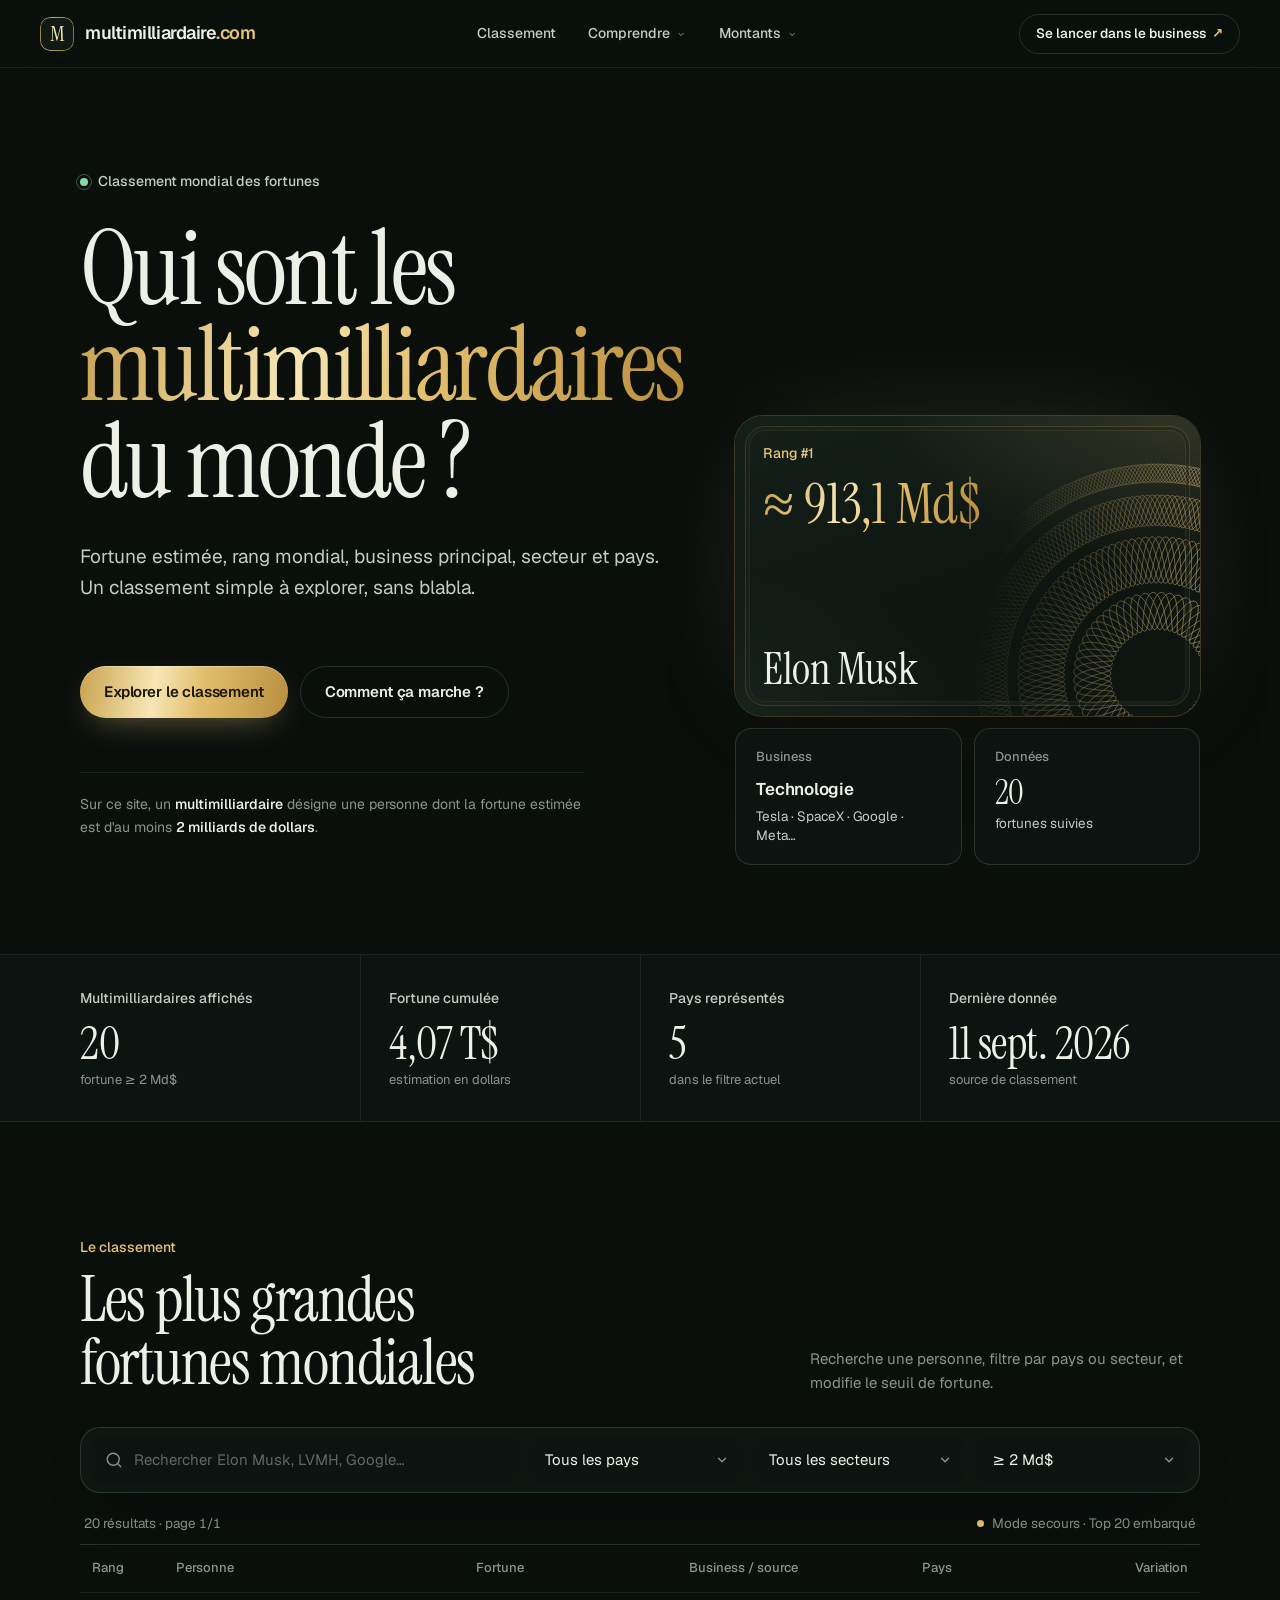
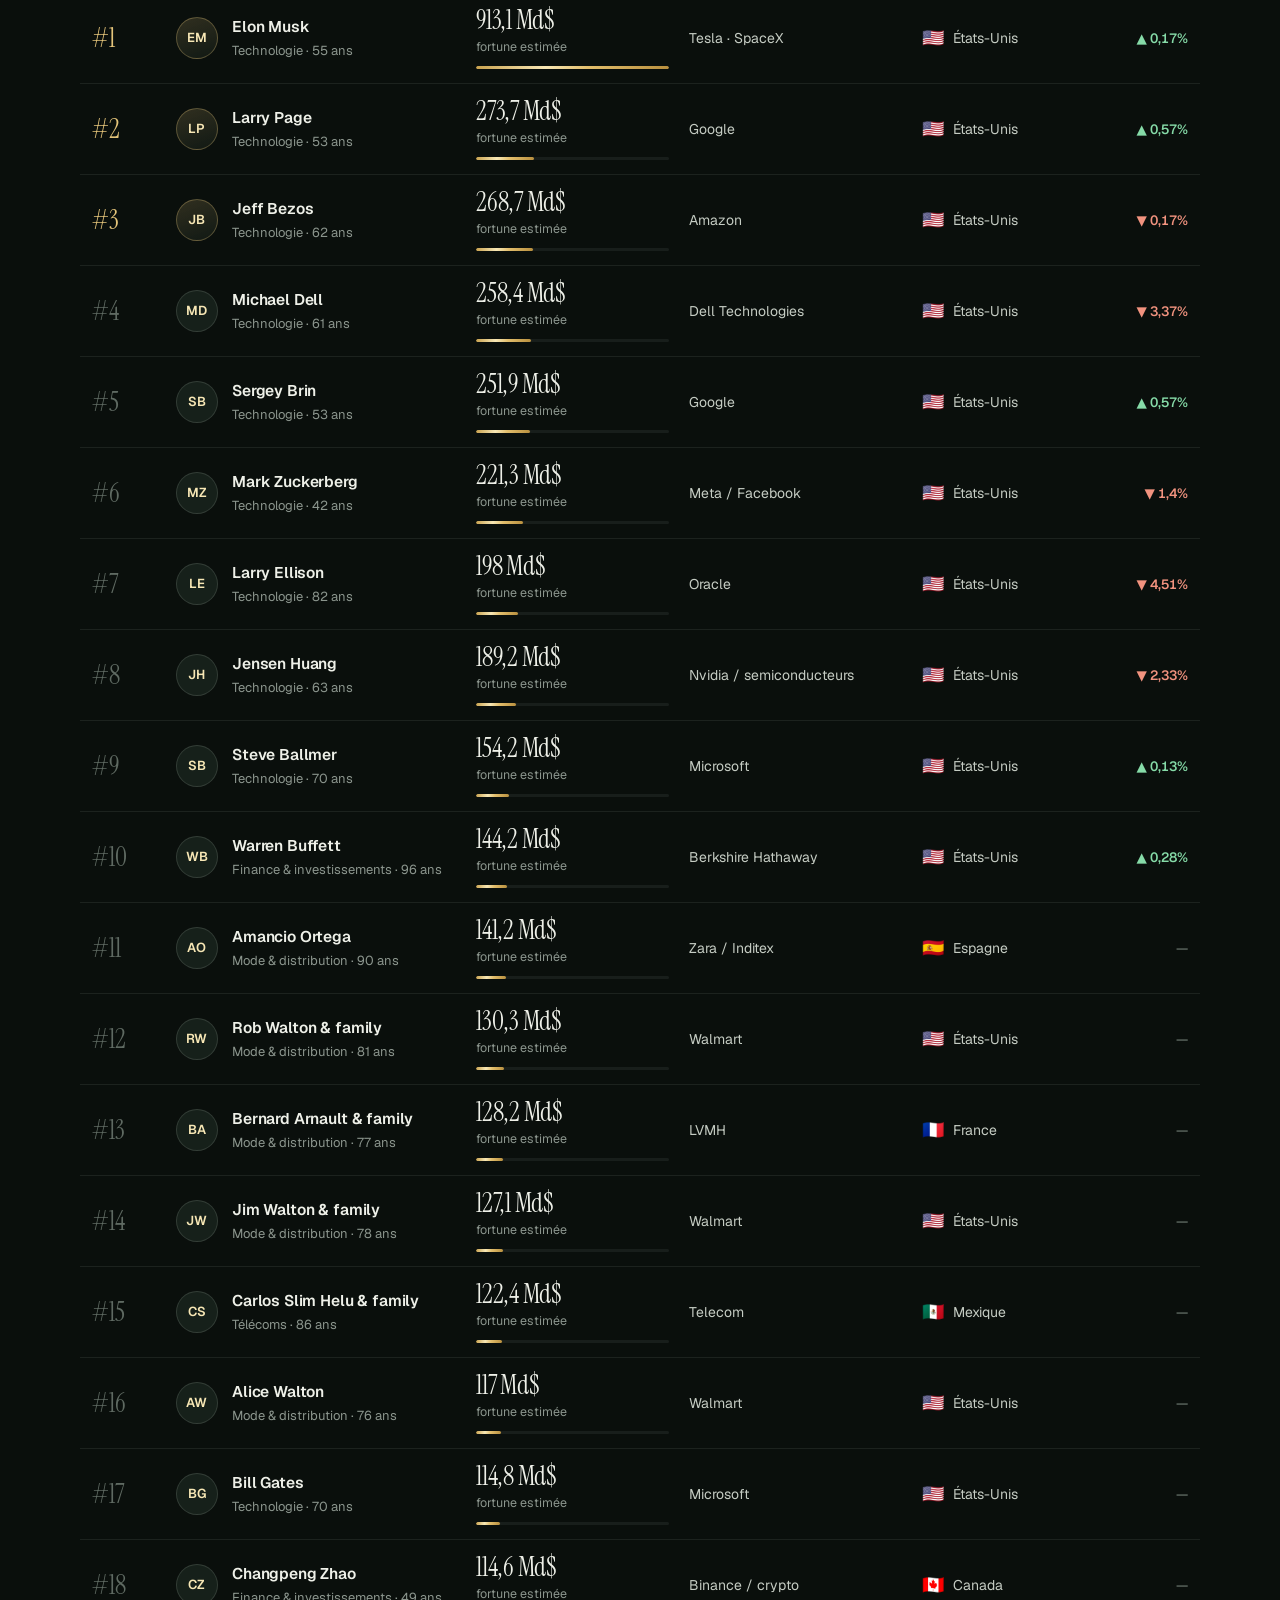
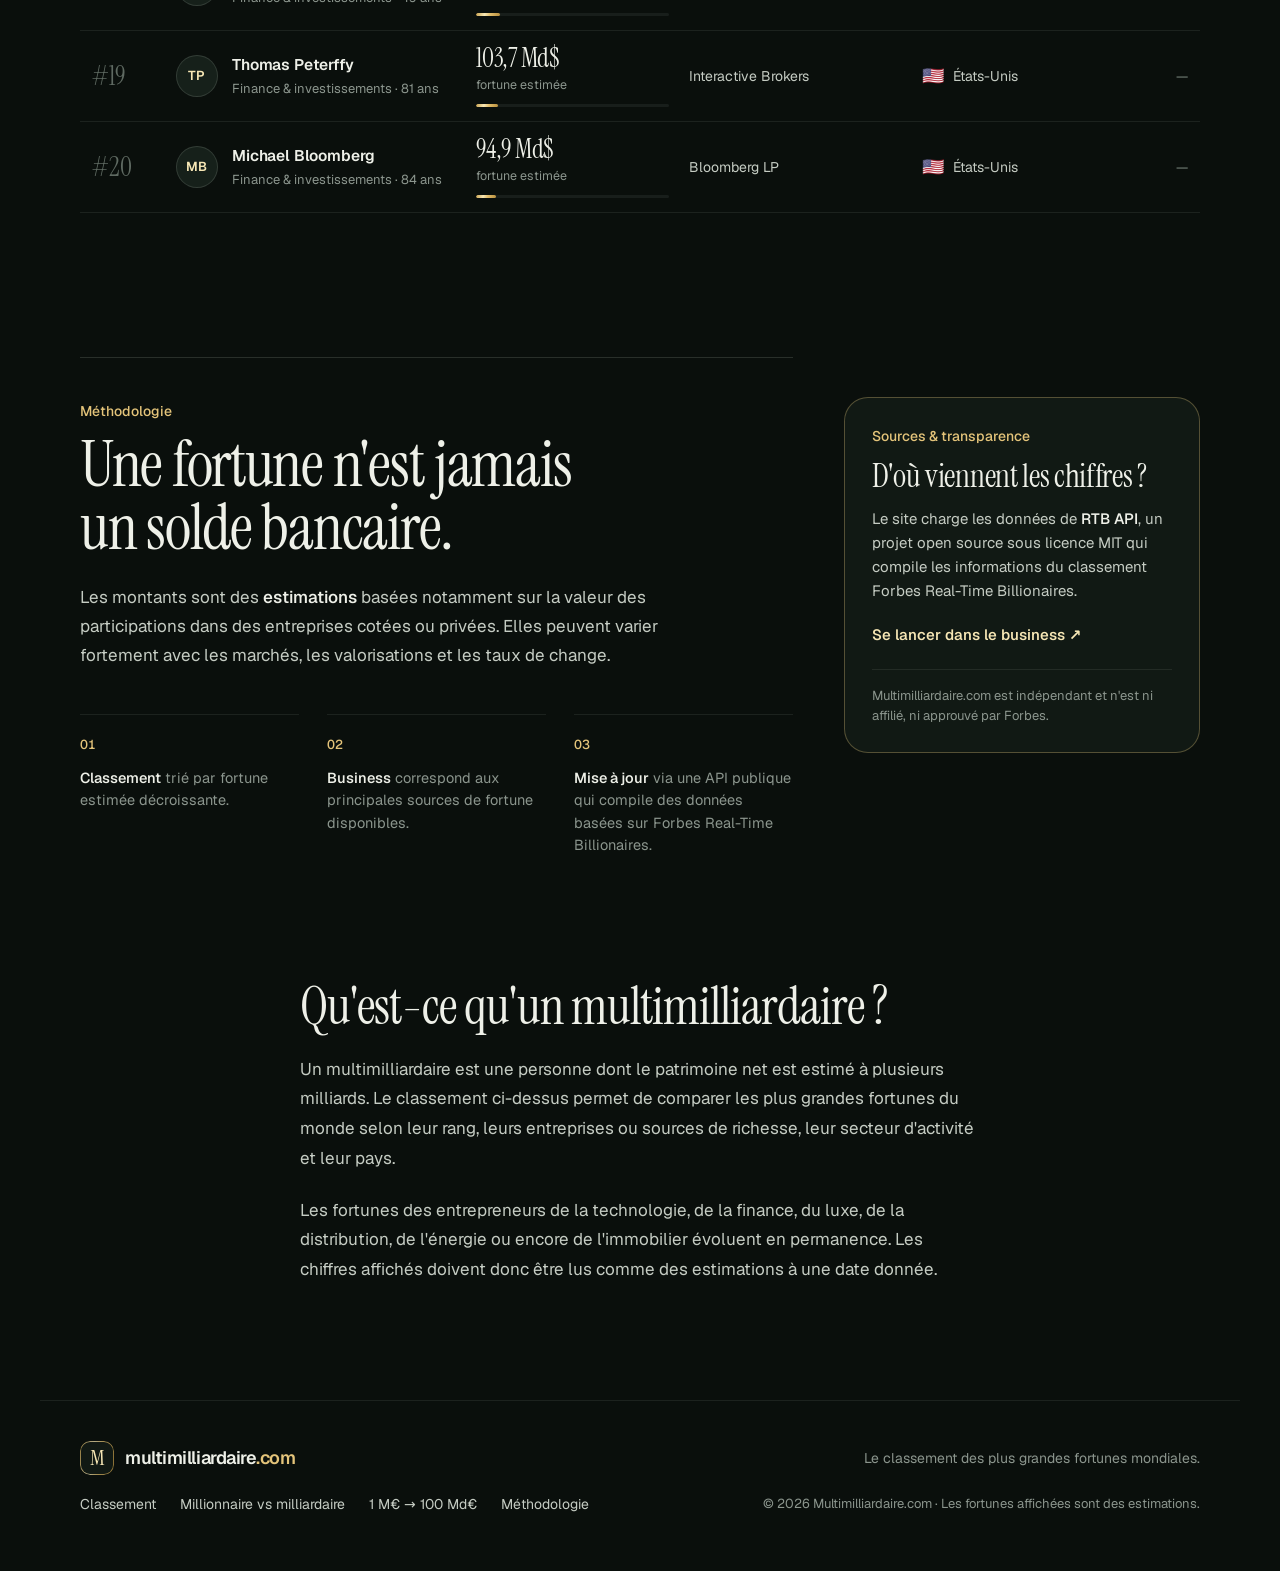
==== commit aae7a276: "Add files via upload" ====
--- a/index.html
+++ b/index.html
@@ -3,20 +3,20 @@
 <head>
   <meta charset="utf-8" />
   <meta name="viewport" content="width=device-width,initial-scale=1,viewport-fit=cover" />
-  <title>Multimilliardaire.com — Classement des plus grandes fortunes du monde</title>
-  <meta name="description" content="Classement des multimilliardaires du monde : fortune estimée, rang, business, secteur, pays et évolution. Données mises à jour depuis une source publique basée sur Forbes Real-Time Billionaires." />
+  <title>Multimilliardaire : définition et classement mondial 2026</title>
+  <meta name="description" content="Un multimilliardaire possède au moins 2 milliards de dollars. Classement des 2 000+ plus grandes fortunes du monde : rang, fortune, business et pays." />
   <meta name="robots" content="index,follow,max-image-preview:large" />
   <link rel="canonical" href="https://multimilliardaire.com/" />
   <meta name="theme-color" content="#090b0a" />
   <meta property="og:type" content="website" />
   <meta property="og:locale" content="fr_FR" />
-  <meta property="og:title" content="Multimilliardaire.com — Qui sont les plus riches du monde ?" />
-  <meta property="og:description" content="Explore le classement mondial des multimilliardaires : fortune, rang, business, pays et secteur." />
+  <meta property="og:title" content="Multimilliardaire : définition et classement mondial 2026" />
+  <meta property="og:description" content="Un multimilliardaire possède au moins 2 milliards de dollars. Classement des 2 000+ plus grandes fortunes du monde : rang, fortune, business et pays." />
   <meta property="og:url" content="https://multimilliardaire.com/" />
   <meta property="og:image" content="https://multimilliardaire.com/og-image.png" />
   <meta name="twitter:card" content="summary_large_image" />
-  <meta name="twitter:title" content="Multimilliardaire.com — Classement mondial" />
-  <meta name="twitter:description" content="Fortune, rang, business et pays des plus grandes fortunes mondiales." />
+  <meta name="twitter:title" content="Multimilliardaire : définition et classement mondial 2026" />
+  <meta name="twitter:description" content="Un multimilliardaire possède au moins 2 milliards de dollars. Classement des 2 000+ plus grandes fortunes du monde : rang, fortune, business et pays." />
   <meta name="twitter:image" content="https://multimilliardaire.com/og-image.png" />
   <link rel="icon" href="/favicon.svg" type="image/svg+xml" />
   <link rel="manifest" href="/site.webmanifest" />
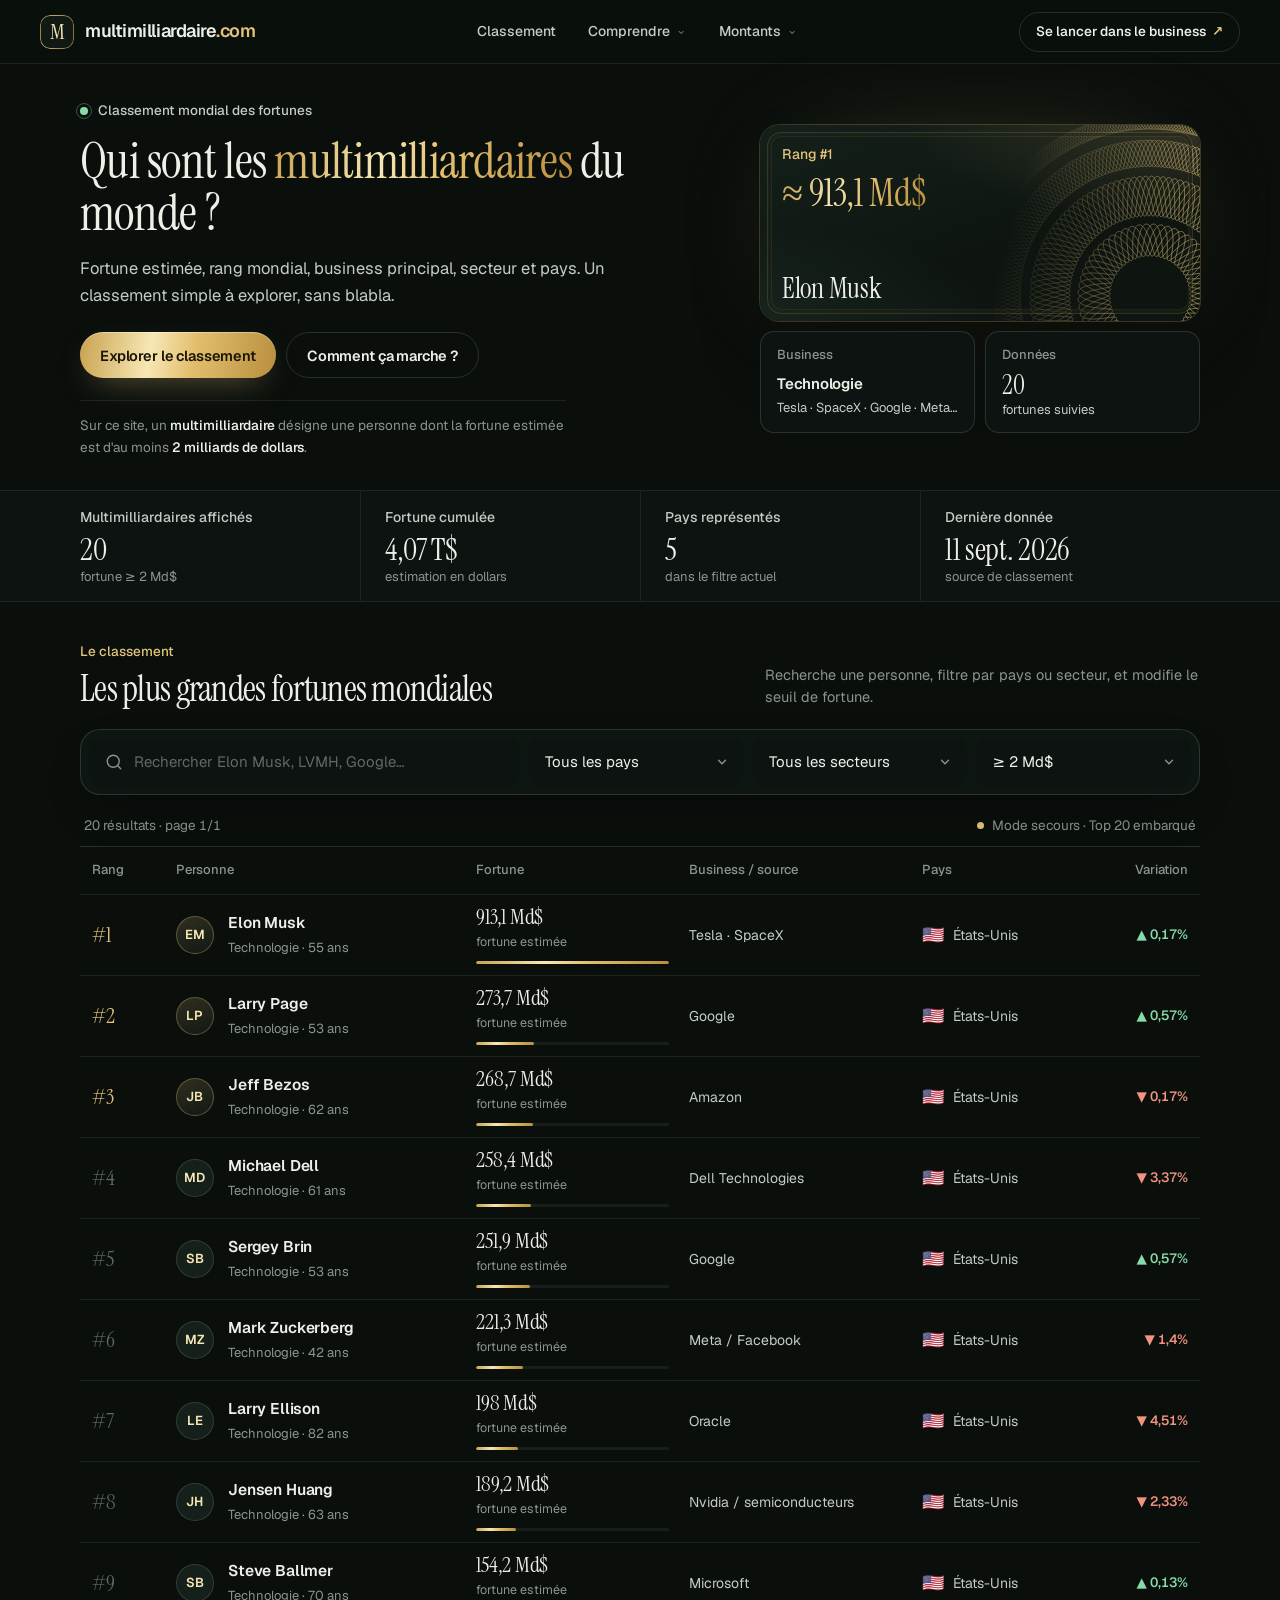
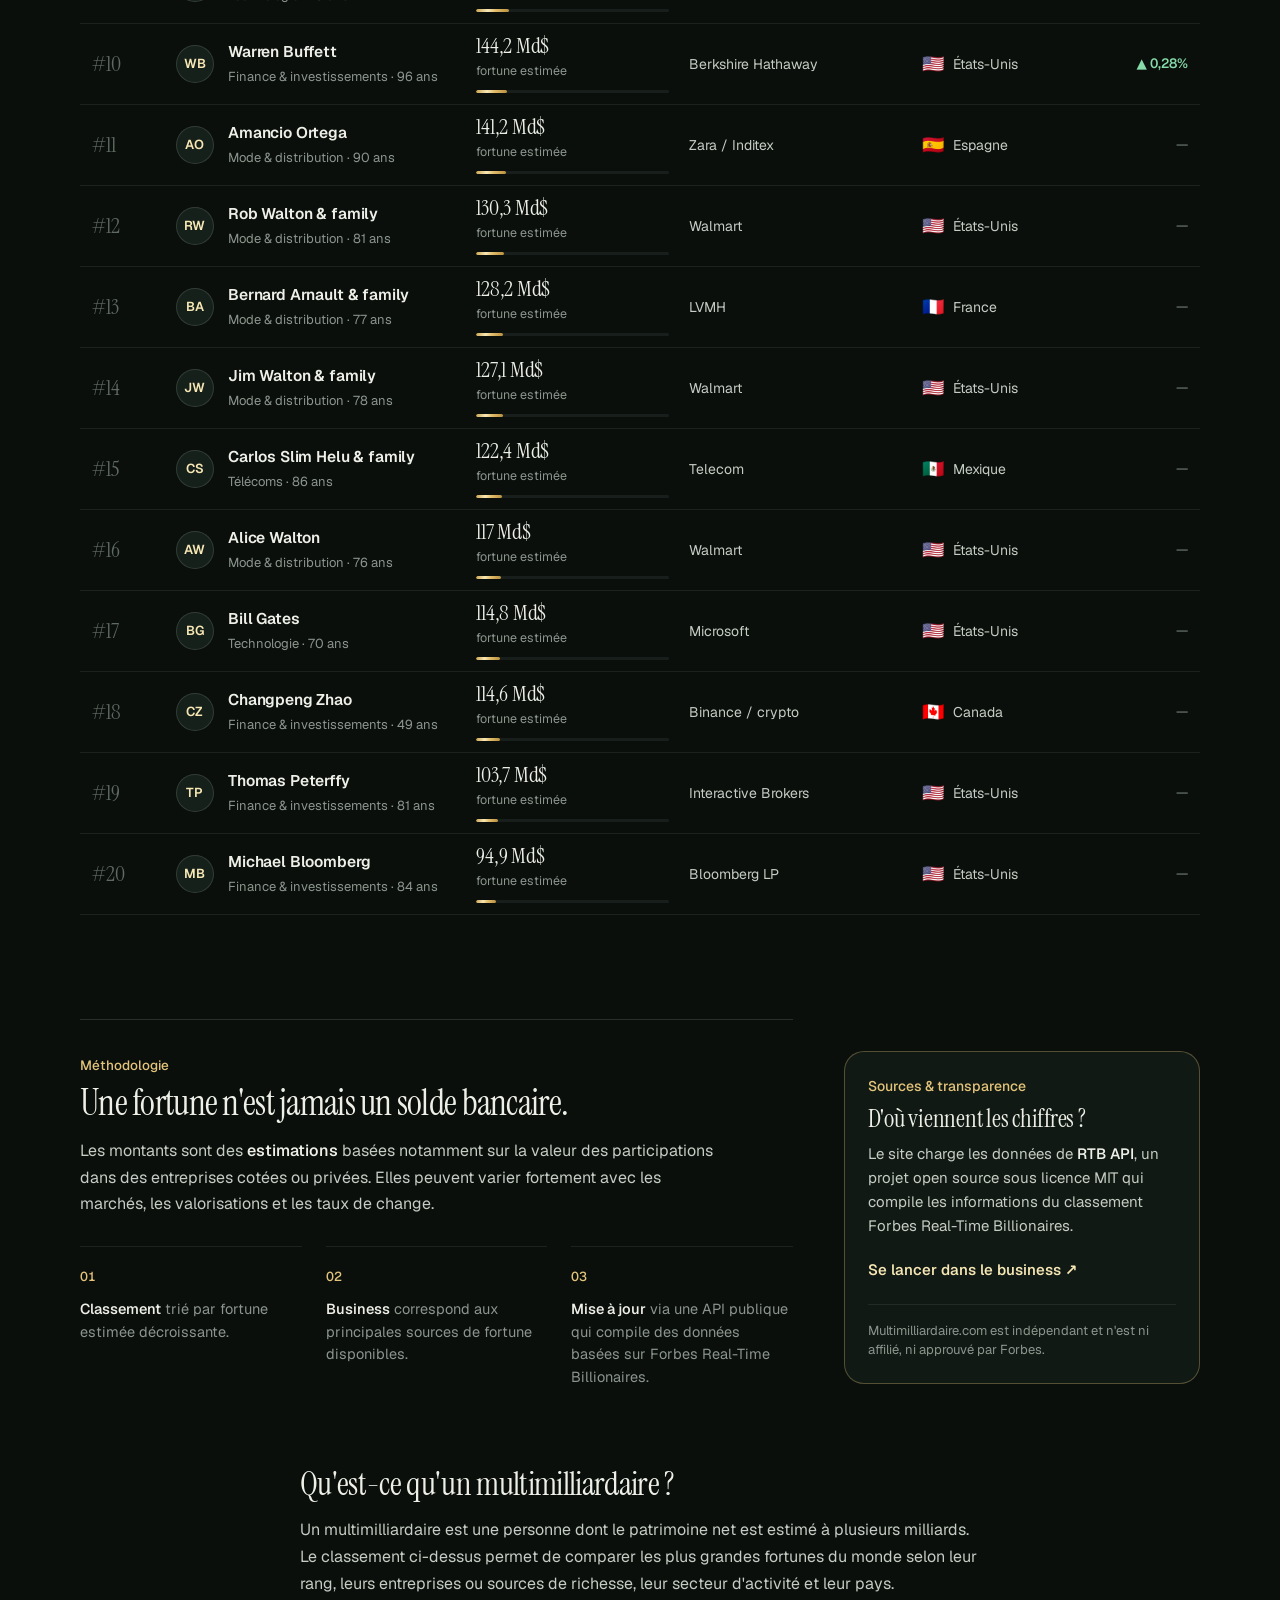
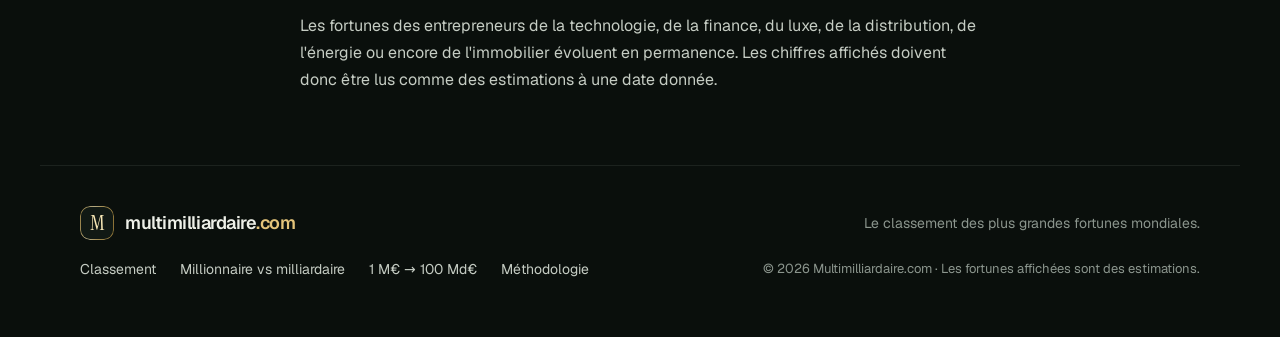
==== commit 26b8f3bf: "Add files via upload" ====
--- a/index.html
+++ b/index.html
@@ -118,7 +118,7 @@
   <main>
     <section class="hero">
       <div class="hero-kicker"><span class="pulse"></span> Classement mondial des fortunes</div>
-      <h1>Qui sont les<br><span>multimilliardaires</span><br>du monde ?</h1>
+      <h1>Qui sont les<br> <span>multimilliardaires</span><br> du monde ?</h1>
       <p class="hero-copy">Fortune estimée, rang mondial, business principal, secteur et pays. Un classement simple à explorer, sans blabla.</p>
       <div class="hero-actions">
         <a class="button primary" href="#classement">Explorer le classement</a>
--- a/style.css
+++ b/style.css
@@ -71,7 +71,7 @@
 
   --max: 1200px;
   --gutter: clamp(16px, 4vw, 40px);
-  --header: 68px;
+  --header: 64px;
   --r-sm: 10px;
   --r-md: 16px;
   --r-lg: 24px;
@@ -310,10 +310,10 @@
   align-items: center;
   justify-content: center;
   gap: 8px;
-  min-height: 52px;
-  padding: 0 24px;
+  min-height: 46px;
+  padding: 0 20px;
   border-radius: 999px;
-  font-size: 15px;
+  font-size: 14.5px;
   font-weight: 600;
   letter-spacing: -.01em;
   transition: transform .2s var(--ease), box-shadow .3s var(--ease), background .2s var(--ease), border-color .2s var(--ease);
@@ -337,18 +337,19 @@
    ========================================================== */
 .hero {
   display: grid;
-  grid-template-columns: minmax(0, 1.12fr) minmax(0, .88fr);
+  grid-template-columns: minmax(0, 1fr) minmax(320px, 440px);
   grid-template-areas:
-    "kicker  kicker"
-    "title   title"
+    "kicker  billet"
+    "title   billet"
     "copy    billet"
     "actions billet"
     "def     billet";
-  column-gap: clamp(32px, 5vw, 72px);
+  grid-template-rows: auto auto auto auto 1fr;
+  column-gap: clamp(32px, 5vw, 64px);
   align-items: start;
   max-width: var(--max);
   margin: 0 auto;
-  padding: clamp(56px, 8vw, 104px) var(--gutter) clamp(56px, 7vw, 96px);
+  padding: 36px var(--gutter) 32px;
   position: relative;
 }
 .hero-kicker {
@@ -357,7 +358,7 @@
   align-items: center;
   gap: 10px;
   color: var(--paper-2);
-  font-size: 14px;
+  font-size: 13.5px;
   font-weight: 500;
 }
 .pulse {
@@ -377,13 +378,17 @@
 }
 .hero h1 {
   grid-area: title;
-  margin: 28px 0 0;
+  max-width: 13em;
+  margin: 14px 0 0;
   font-family: var(--serif);
   font-weight: 400;
-  font-size: clamp(58px, 8.2vw, 118px);
-  line-height: .92;
-  letter-spacing: -.025em;
-}
+  font-size: clamp(34px, 3.9vw, 54px);
+  line-height: 1.04;
+  letter-spacing: -.015em;
+}
+/* Les retours à la ligne du titre servaient au grand format :
+   à taille normale, il se répartit tout seul sur deux lignes. */
+.hero h1 br { display: none; }
 .hero h1 span,
 .guide-hero h1 span {
   background: var(--foil);
@@ -396,20 +401,20 @@
 .hero-copy {
   grid-area: copy;
   max-width: 34em;
-  margin: 32px 0 0;
+  margin: 16px 0 0;
   color: var(--paper-2);
-  font-size: clamp(17px, 1.5vw, 19px);
+  font-size: 16.5px;
   line-height: 1.6;
 }
-.hero-actions { grid-area: actions; display: flex; flex-wrap: wrap; gap: 12px; margin-top: 36px; }
+.hero-actions { grid-area: actions; display: flex; flex-wrap: wrap; gap: 10px; margin-top: 24px; }
 .definition {
   grid-area: def;
   max-width: 36em;
-  margin: 28px 0 0;
-  padding-top: 20px;
+  margin: 22px 0 0;
+  padding-top: 14px;
   border-top: 1px solid var(--line);
   color: var(--muted);
-  font-size: 14px;
+  font-size: 13.5px;
   line-height: 1.6;
 }
 .definition strong { color: var(--paper); font-weight: 550; }
@@ -417,20 +422,18 @@
 /* Le billet : la seule pièce ornée de la page */
 .hero-orbit {
   grid-area: billet;
-  align-self: start;
+  align-self: center;
   display: grid;
   grid-template-columns: 1fr 1fr;
-  gap: 12px;
-  /* Le billet remonte à hauteur de la dernière ligne du titre */
-  margin-top: calc(-1 * clamp(40px, 7.4vw, 108px));
+  gap: 10px;
 }
 .orbit-line { display: none; }
 
 .money-card {
   position: relative;
-  padding: 18px 20px;
+  padding: 13px 16px;
   border: 1px solid var(--line-2);
-  border-radius: var(--r-md);
+  border-radius: 14px;
   background: var(--ink-2);
 }
 .money-card small {
@@ -442,23 +445,23 @@
 }
 .money-card strong {
   display: block;
-  margin-top: 8px;
-  font-size: 17px;
+  margin-top: 6px;
+  font-size: 15px;
   font-weight: 600;
   letter-spacing: -.015em;
 }
-.money-card span { display: block; margin-top: 4px; color: var(--paper-2); font-size: 13.5px; line-height: 1.45; }
-.mc-3 strong { font-family: var(--serif); font-weight: 400; font-size: 34px; line-height: 1; letter-spacing: -.01em; }
+.money-card span { display: block; margin-top: 3px; color: var(--paper-2); font-size: 13px; line-height: 1.4; }
+.mc-3 strong { font-family: var(--serif); font-weight: 400; font-size: 26px; line-height: 1; letter-spacing: -.01em; }
 
 .money-card.mc-1 {
   grid-column: 1 / -1;
   display: grid;
   grid-template-columns: minmax(0, 1fr);
   grid-template-rows: auto auto 1fr auto;
-  min-height: 300px;
-  padding: 26px 28px 24px;
+  min-height: 196px;
+  padding: 18px 22px 18px;
   border: 0;
-  border-radius: 28px;
+  border-radius: 20px;
   overflow: hidden;
   isolation: isolate;
   background:
@@ -474,10 +477,10 @@
 .mc-1::before {
   content: "";
   position: absolute;
-  inset: 10px;
+  inset: 7px;
   z-index: 1;
   border: 1px solid rgba(228, 196, 122, .16);
-  border-radius: 20px;
+  border-radius: 14px;
   box-shadow: inset 0 0 0 3px rgba(10, 15, 12, .4), inset 0 0 0 4px rgba(228, 196, 122, .08);
   pointer-events: none;
 }
@@ -489,7 +492,7 @@
   z-index: 2;
   margin: 0;
   font-family: var(--serif);
-  font-size: clamp(34px, 3.4vw, 46px);
+  font-size: clamp(24px, 2.2vw, 30px);
   font-weight: 400;
   line-height: 1;
   letter-spacing: -.01em;
@@ -499,9 +502,9 @@
   justify-self: start;
   position: relative;
   z-index: 2;
-  margin: 12px 0 0;
+  margin: 8px 0 0;
   font-family: var(--serif);
-  font-size: clamp(44px, 4.4vw, 60px);
+  font-size: clamp(32px, 3vw, 42px);
   line-height: 1;
   background: var(--foil);
   -webkit-background-clip: text;
@@ -520,10 +523,10 @@
 }
 .guilloche path { fill: none; stroke: currentColor; stroke-width: .7; vector-effect: non-scaling-stroke; }
 .mc-1 .guilloche {
-  width: 500px;
-  height: 500px;
-  right: -190px;
-  bottom: -210px;
+  width: 400px;
+  height: 400px;
+  right: -150px;
+  bottom: -175px;
   opacity: .75;
   /* La rosace s'efface vers la gauche : le texte reste lisible */
   -webkit-mask-image: linear-gradient(105deg, transparent 18%, #000 52%);
@@ -548,14 +551,14 @@
   margin: 0 auto;
   padding: 0 var(--gutter);
 }
-.stats-grid article { padding: 32px 28px 30px; border-left: 1px solid var(--line); }
+.stats-grid article { padding: 15px 24px 13px; border-left: 1px solid var(--line); }
 .stats-grid article:first-child { border-left: 0; padding-left: 0; }
 .stats-grid span { display: block; color: var(--paper-2); font-size: 14px; font-weight: 500; }
 .stats-grid strong {
   display: block;
-  margin: 10px 0 4px;
+  margin: 6px 0 2px;
   font-family: var(--serif);
-  font-size: clamp(34px, 3.6vw, 48px);
+  font-size: clamp(26px, 2.4vw, 32px);
   font-weight: 400;
   line-height: 1;
   letter-spacing: -.01em;
@@ -567,28 +570,28 @@
 /* ==========================================================
    Classement
    ========================================================== */
-.ranking { max-width: var(--max); margin: 0 auto; padding: clamp(64px, 9vw, 112px) var(--gutter); }
+.ranking { max-width: var(--max); margin: 0 auto; padding: 36px var(--gutter) 72px; }
 
 .section-heading {
   display: flex;
   justify-content: space-between;
   align-items: flex-end;
   gap: 40px;
-  margin-bottom: 32px;
-}
-.eyebrow { color: var(--gold); font-size: 14px; font-weight: 500; }
+  margin-bottom: 20px;
+}
+.eyebrow { color: var(--gold); font-size: 13.5px; font-weight: 500; }
 .section-heading h2,
 .method h2,
 .seo-copy h2 {
-  margin: 10px 0 0;
+  margin: 6px 0 0;
   font-family: var(--serif);
   font-weight: 400;
-  font-size: clamp(40px, 5vw, 68px);
-  line-height: .98;
+  font-size: clamp(28px, 2.8vw, 38px);
+  line-height: 1.08;
   letter-spacing: -.02em;
   text-wrap: balance;
 }
-.section-heading p { max-width: 26em; margin: 0; color: var(--muted); font-size: 15px; line-height: 1.6; }
+.section-heading p { max-width: 30em; margin: 0; color: var(--muted); font-size: 14.5px; line-height: 1.55; }
 
 /* Barre de recherche et filtres, collée sous l'en-tête */
 .toolbar {
@@ -687,8 +690,8 @@
 
 .rank-row {
   grid-template-rows: auto auto;
-  min-height: 80px;
-  padding: 14px 12px;
+  min-height: 66px;
+  padding: 11px 12px;
   border-bottom: 1px solid var(--line);
   transition: background .18s var(--ease);
 }
@@ -697,7 +700,7 @@
 
 .rank-num {
   font-family: var(--serif);
-  font-size: 26px;
+  font-size: 22px;
   line-height: 1;
   color: var(--faint);
   font-variant-numeric: tabular-nums lining-nums;
@@ -709,8 +712,8 @@
   display: grid;
   place-items: center;
   flex: none;
-  width: 42px;
-  height: 42px;
+  width: 38px;
+  height: 38px;
   border-radius: 50%;
   background: var(--vault-2);
   border: 1px solid var(--line-2);
@@ -742,7 +745,7 @@
 .worth strong {
   display: block;
   font-family: var(--serif);
-  font-size: 26px;
+  font-size: 22px;
   font-weight: 400;
   line-height: 1;
   letter-spacing: -.01em;
@@ -821,12 +824,12 @@
   gap: clamp(24px, 4vw, 56px);
   max-width: var(--max);
   margin: 0 auto;
-  padding: 0 var(--gutter) clamp(72px, 9vw, 120px);
-}
-.method-card { padding-top: 40px; border-top: 1px solid var(--line-2); }
-.method-card > p { max-width: 38em; margin: 24px 0 0; color: var(--paper-2); font-size: 17px; line-height: 1.7; }
+  padding: 0 var(--gutter) 72px;
+}
+.method-card { padding-top: 32px; border-top: 1px solid var(--line-2); }
+.method-card > p { max-width: 40em; margin: 16px 0 0; color: var(--paper-2); font-size: 16px; line-height: 1.65; }
 .method-card > p strong { color: var(--paper); font-weight: 550; }
-.method-points { display: grid; grid-template-columns: repeat(3, minmax(0, 1fr)); gap: 28px; margin-top: 44px; }
+.method-points { display: grid; grid-template-columns: repeat(3, minmax(0, 1fr)); gap: 24px; margin-top: 28px; }
 .method-points div { padding-top: 16px; border-top: 1px solid var(--line); }
 .method-points b { color: var(--gold); font-size: 13px; font-weight: 500; font-variant-numeric: tabular-nums; }
 .method-points span { display: block; margin-top: 10px; color: var(--muted); font-size: 14.5px; line-height: 1.55; }
@@ -834,23 +837,23 @@
 
 .source-card {
   align-self: start;
-  margin-top: 40px;
-  padding: 28px;
-  border-radius: var(--r-lg);
+  margin-top: 32px;
+  padding: 24px;
+  border-radius: 20px;
   background: var(--vault);
   box-shadow: 0 0 0 1px var(--gold-line) inset;
 }
 .source-card > span { display: block; color: var(--gold); font-size: 14px; font-weight: 500; }
-.source-card h3 { margin: 12px 0 14px; font-family: var(--serif); font-size: 32px; font-weight: 400; line-height: 1.05; letter-spacing: -.01em; }
+.source-card h3 { margin: 8px 0 10px; font-family: var(--serif); font-size: 25px; font-weight: 400; line-height: 1.05; letter-spacing: -.01em; }
 .source-card p { margin: 0; color: var(--paper-2); font-size: 15px; line-height: 1.6; }
 .source-card p strong { color: var(--paper); font-weight: 550; }
 .source-card a { display: inline-flex; margin: 20px 0 22px; color: var(--gold-hi); font-size: 15px; font-weight: 550; }
 .source-card a:hover { text-decoration: underline; text-underline-offset: 4px; }
 .source-card small { display: block; padding-top: 16px; border-top: 1px solid var(--line); color: var(--muted); font-size: 13px; line-height: 1.5; }
 
-.seo-copy { max-width: 760px; margin: 0 auto; padding: 0 var(--gutter) clamp(72px, 9vw, 120px); }
-.seo-copy h2 { font-size: clamp(36px, 4.2vw, 52px); }
-.seo-copy p { margin: 22px 0 0; color: var(--paper-2); font-size: 17px; line-height: 1.75; }
+.seo-copy { max-width: 760px; margin: 0 auto; padding: 0 var(--gutter) 72px; }
+.seo-copy h2 { font-size: clamp(26px, 2.6vw, 34px); }
+.seo-copy p { margin: 14px 0 0; color: var(--paper-2); font-size: 16px; line-height: 1.7; }
 
 /* ==========================================================
    Pied de page
@@ -997,7 +1000,7 @@
     grid-template-columns: minmax(0, 1fr);
     grid-template-areas: "kicker" "title" "copy" "actions" "billet" "def";
   }
-  .hero-orbit { margin-top: 40px; }
+  .hero-orbit { margin-top: 28px; max-width: 520px; }
   .method { grid-template-columns: minmax(0, 1fr); }
   .source-card { margin-top: 0; }
   .stats-grid { grid-template-columns: repeat(2, minmax(0, 1fr)); }
@@ -1029,16 +1032,16 @@
     column-gap: 10px;
     row-gap: 0;
     min-height: 0;
-    padding: 16px 4px 16px 2px;
+    padding: 14px 4px 14px 2px;
   }
   .rank-row > * { grid-row: auto; }
-  .rank-num { grid-area: rank; align-self: start; padding-top: 9px; font-size: 21px; }
+  .rank-num { grid-area: rank; align-self: start; padding-top: 8px; font-size: 19px; }
   .person { grid-area: person; gap: 11px; }
   .avatar { width: 38px; height: 38px; font-size: 12px; }
   .person-name { font-size: 15px; }
   .person-sub { font-size: 12.5px; }
   .worth { grid-area: worth; align-self: end; text-align: right; }
-  .worth strong { font-size: 23px; }
+  .worth strong { font-size: 21px; }
   .worth small { display: none; }
   .rank-row > .change { display: block !important; grid-area: change; align-self: start; margin-top: 4px; font-size: 12.5px; }
   .worth-bar { grid-area: bar; margin: 12px 0 10px; }
@@ -1058,34 +1061,34 @@
    Téléphone
    ========================================================== */
 @media (max-width: 700px) {
-  .hero { padding-top: 40px; padding-bottom: 48px; }
+  .hero { padding-top: 26px; padding-bottom: 32px; }
   .hero-kicker { font-size: 13px; }
-  .hero h1 { margin-top: 20px; font-size: clamp(46px, 13.6vw, 64px); line-height: .94; }
-  .hero-copy { margin-top: 22px; font-size: 16.5px; }
-  .hero-actions { flex-direction: column; gap: 10px; margin-top: 28px; }
-  .button { width: 100%; min-height: 54px; }
+  .hero h1 { margin-top: 12px; font-size: clamp(31px, 8.6vw, 38px); line-height: 1.06; }
+  .hero-copy { margin-top: 12px; font-size: 16px; }
+  .hero-actions { flex-direction: column; gap: 8px; margin-top: 20px; }
+  .button { width: 100%; min-height: 48px; }
   .definition { font-size: 13.5px; }
 
-  .hero-orbit { margin-top: 36px; gap: 8px; }
-  .money-card.mc-1 { min-height: 230px; padding: 20px 20px 18px; border-radius: 24px; }
-  .mc-1::before { inset: 8px; border-radius: 17px; }
-  .mc-1 .guilloche { width: 380px; height: 380px; right: -150px; bottom: -170px; }
-  .money-card.mc-1 span { font-size: 44px; }
-  .money-card.mc-1 strong { font-size: 34px; }
-  .money-card { padding: 14px 16px; }
+  .hero-orbit { margin-top: 24px; gap: 8px; }
+  .money-card.mc-1 { min-height: 170px; padding: 16px 18px; border-radius: 18px; }
+  .mc-1::before { inset: 6px; border-radius: 13px; }
+  .mc-1 .guilloche { width: 330px; height: 330px; right: -125px; bottom: -150px; }
+  .money-card.mc-1 span { font-size: 34px; }
+  .money-card.mc-1 strong { font-size: 25px; }
+  .money-card { padding: 12px 14px; }
   .money-card strong { font-size: 15px; }
   .money-card span { font-size: 12.5px; }
-  .mc-3 strong { font-size: 28px; }
-
-  .stats-grid article { padding: 22px 16px 20px; }
-  .stats-grid strong { font-size: 32px; }
+  .mc-3 strong { font-size: 23px; }
+
+  .stats-grid article { padding: 16px 14px 14px; }
+  .stats-grid strong { font-size: 25px; }
   .stats-grid span { font-size: 13px; }
   .stats-grid small { font-size: 12px; }
 
   .ranking { padding-left: 12px; padding-right: 12px; }
   .section-heading { padding: 0 4px; }
-  .section-heading h2 { font-size: clamp(38px, 11vw, 48px); }
-  .section-heading p { font-size: 14.5px; }
+  .section-heading h2 { font-size: clamp(27px, 7.6vw, 32px); }
+  .section-heading p { font-size: 14px; }
 
   .toolbar { position: static; gap: 6px; padding: 6px; border-radius: 18px; box-shadow: none; }
   .toolbar label:nth-child(4) { grid-column: 1 / -1; }
@@ -1097,18 +1100,18 @@
   .pagination { gap: 4px; }
   .pagination button { min-width: 40px; height: 40px; padding: 0 10px; font-size: 13.5px; }
 
-  .method { padding-bottom: 72px; }
-  .method-card { padding-top: 32px; }
-  .method h2 { font-size: clamp(36px, 10.5vw, 46px); }
-  .method-card > p { font-size: 16px; }
+  .method { padding-bottom: 56px; }
+  .method-card { padding-top: 26px; }
+  .method h2 { font-size: clamp(27px, 7.6vw, 32px); }
+  .method-card > p { font-size: 15.5px; }
   .method-points { grid-template-columns: minmax(0, 1fr); gap: 0; margin-top: 28px; }
   .method-points div { display: grid; grid-template-columns: 34px 1fr; padding: 16px 0; }
   .method-points span { margin-top: 0; }
   .source-card { padding: 24px 20px; }
-  .source-card h3 { font-size: 28px; }
-
-  .seo-copy h2 { font-size: clamp(34px, 10vw, 42px); }
-  .seo-copy p { font-size: 16px; }
+  .source-card h3 { font-size: 23px; }
+
+  .seo-copy h2 { font-size: clamp(26px, 7.4vw, 30px); }
+  .seo-copy p { font-size: 15.5px; }
 
   footer { grid-template-columns: minmax(0, 1fr); padding-top: 32px; padding-bottom: 44px; }
   footer p, footer > small { text-align: left; }
@@ -1117,13 +1120,13 @@
 @media (max-width: 380px) {
   .brand { font-size: 15.5px; gap: 8px; }
   .brand-mark { width: 30px; height: 30px; }
-  .hero h1 { font-size: 44px; }
-  .money-card.mc-1 strong { font-size: 30px; }
-  .money-card.mc-1 span { font-size: 38px; }
+  .hero h1 { font-size: 30px; }
+  .money-card.mc-1 strong { font-size: 23px; }
+  .money-card.mc-1 span { font-size: 31px; }
   .toolbar { grid-template-columns: minmax(0, 1fr); }
   .toolbar label:nth-child(4) { grid-column: auto; }
   .mobile-amount-grid { grid-template-columns: repeat(2, minmax(0, 1fr)); }
-  .worth strong { font-size: 21px; }
+  .worth strong { font-size: 19px; }
 }
 
 /* ==========================================================
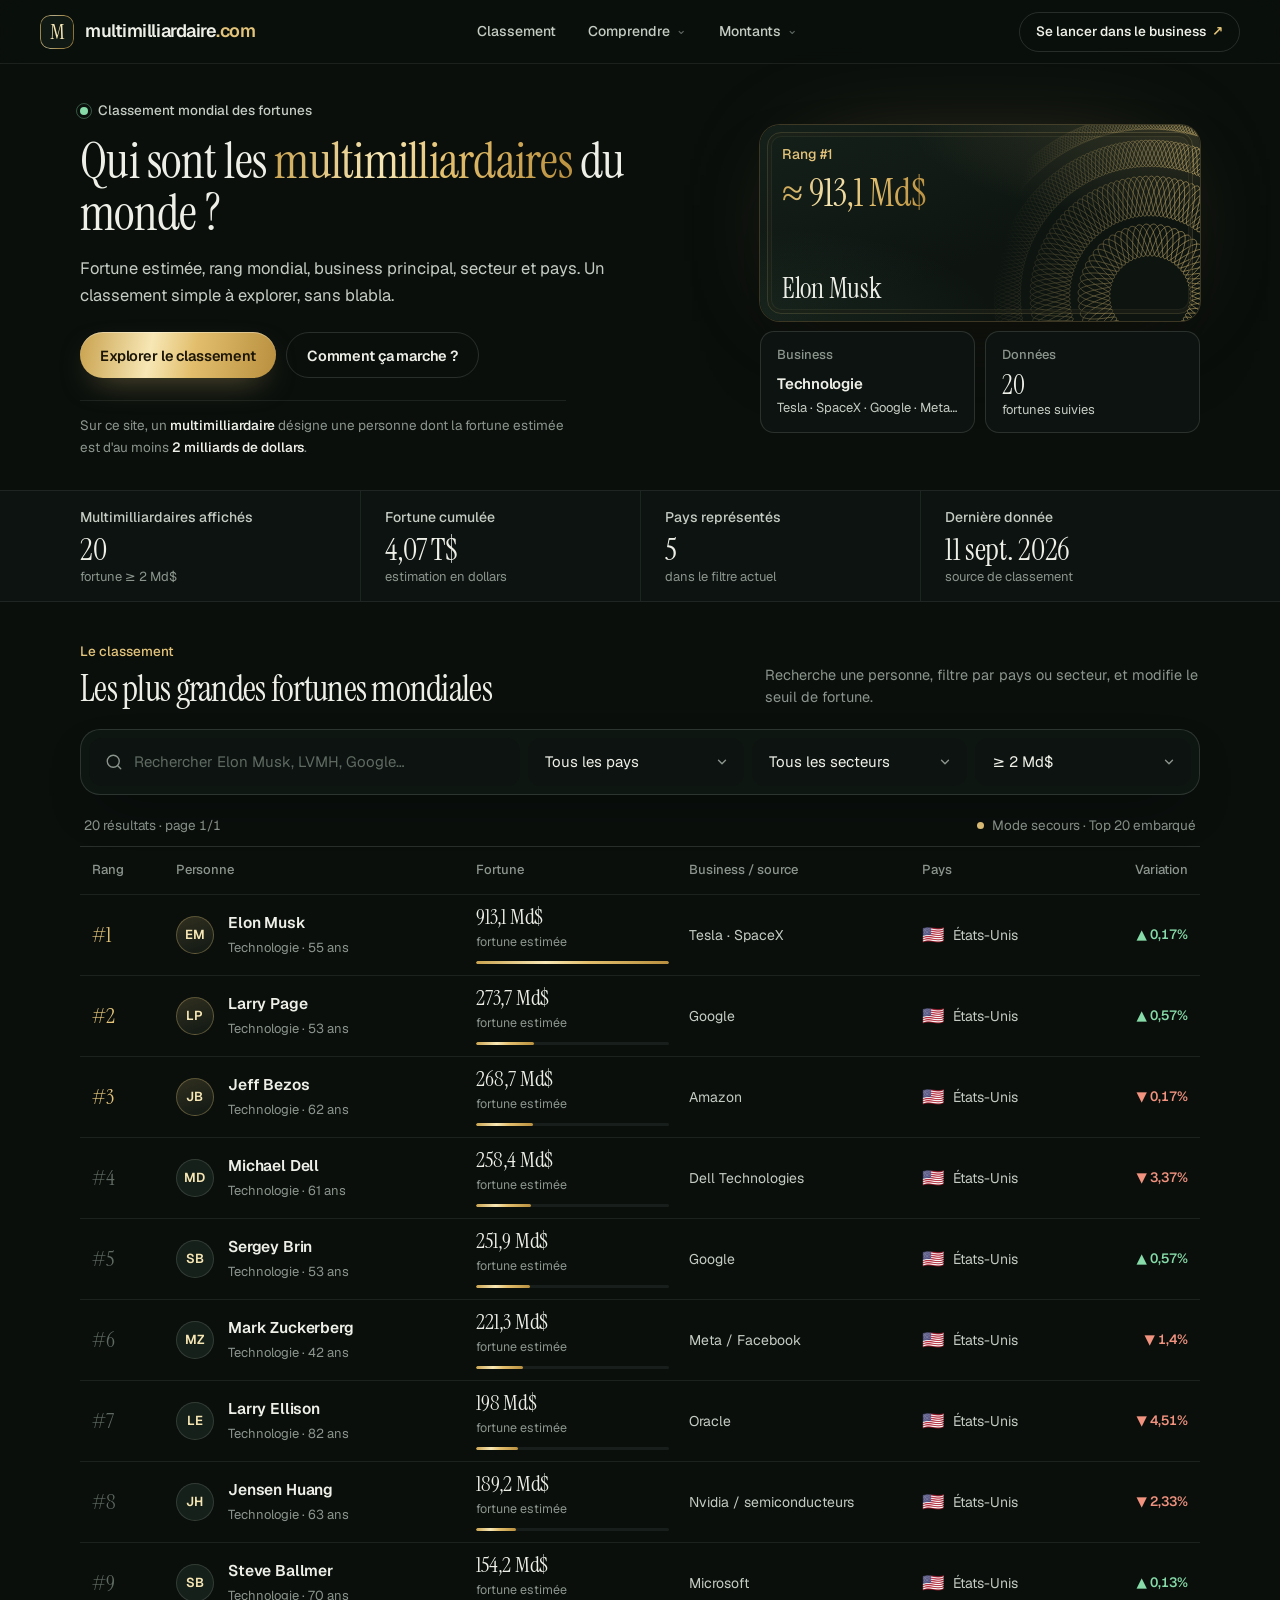
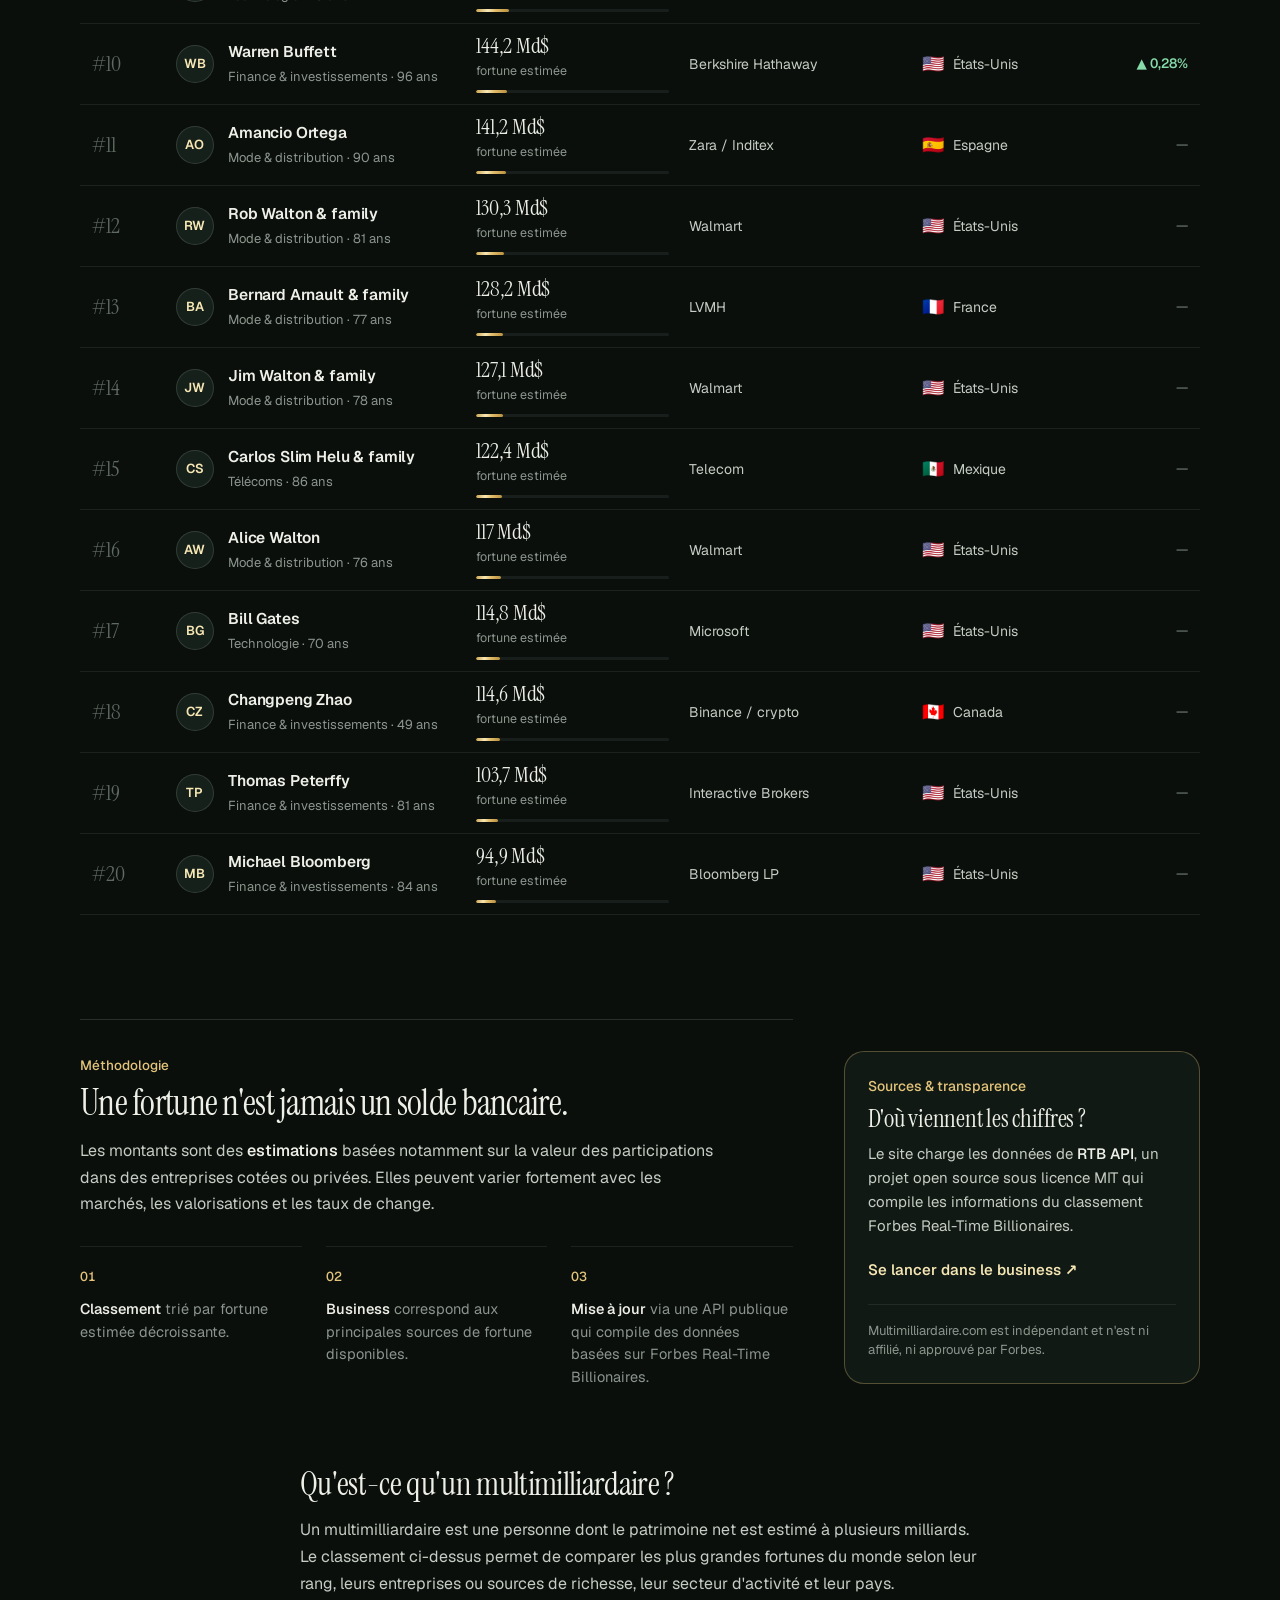
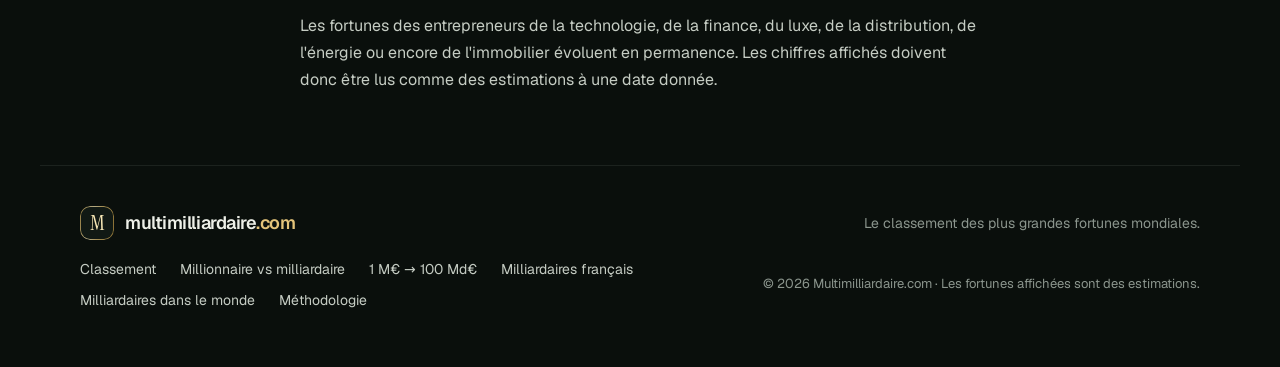
==== commit 4514945a: "Add files via upload" ====
--- a/index.html
+++ b/index.html
@@ -58,6 +58,18 @@
             <strong>Milliardaires en France</strong>
             <small>Grandes fortunes françaises</small>
           </a>
+          <a href="/combien-de-milliardaires-dans-le-monde/">
+            <strong>Milliardaires dans le monde</strong>
+            <small>Combien sont-ils en 2026 ?</small>
+          </a>
+          <a href="/classement-milliardaires-francais/">
+            <strong>Milliardaires français</strong>
+            <small>Le classement des 59 fortunes</small>
+          </a>
+          <a href="/femmes-les-plus-riches-du-monde/">
+            <strong>Femmes les plus riches</strong>
+            <small>Le top 15 mondial</small>
+          </a>
           <a href="/#methodologie">
             <strong>Méthodologie</strong>
             <small>Comment lire les fortunes du classement</small>
@@ -95,6 +107,9 @@
           <span class="mobile-menu-label">Comprendre</span>
           <a href="/difference-millionnaire-milliardaire/">Millionnaire vs milliardaire <b>↗</b></a>
           <a href="/combien-de-milliardaires-en-france/">Milliardaires en France <b>↗</b></a>
+          <a href="/combien-de-milliardaires-dans-le-monde/">Milliardaires dans le monde <b>↗</b></a>
+          <a href="/classement-milliardaires-francais/">Milliardaires français <b>↗</b></a>
+          <a href="/femmes-les-plus-riches-du-monde/">Femmes les plus riches <b>↗</b></a>
           <a href="/#methodologie">Méthodologie <b>↗</b></a>
         </div>
 
@@ -218,7 +233,7 @@
   <footer>
     <a class="brand footer-brand" href="/"><span class="brand-mark">M</span><span>multimilliardaire<span class="brand-dot">.com</span></span></a>
     <p>Le classement des plus grandes fortunes mondiales.</p>
-    <div><a href="#classement">Classement</a><a href="/difference-millionnaire-milliardaire/">Millionnaire vs milliardaire</a><a href="/1-million-euros/">1 M€ → 100 Md€</a><a href="#methodologie">Méthodologie</a></div>
+    <div><a href="#classement">Classement</a><a href="/difference-millionnaire-milliardaire/">Millionnaire vs milliardaire</a><a href="/1-million-euros/">1 M€ → 100 Md€</a><a href="/classement-milliardaires-francais/">Milliardaires français</a><a href="/combien-de-milliardaires-dans-le-monde/">Milliardaires dans le monde</a><a href="#methodologie">Méthodologie</a></div>
     <small>© <span id="year"></span> Multimilliardaire.com · Les fortunes affichées sont des estimations.</small>
   </footer>
 
